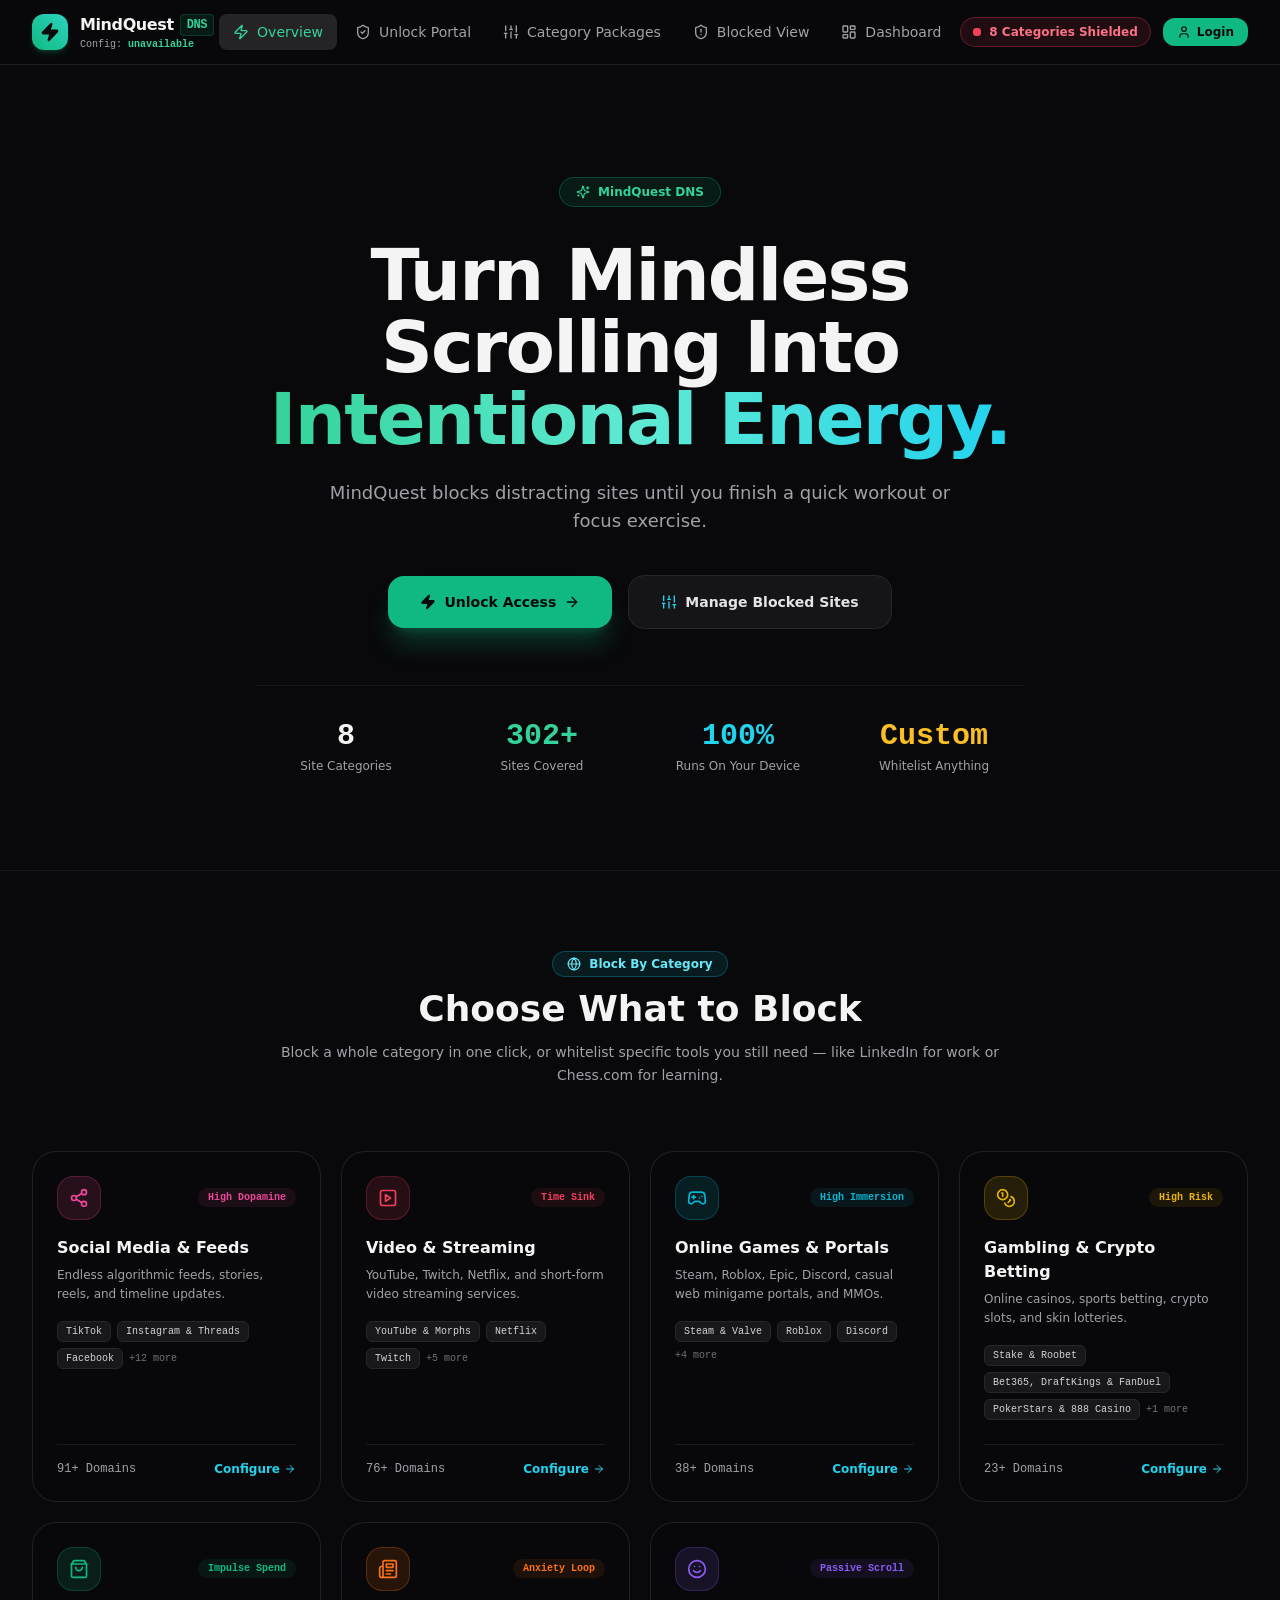
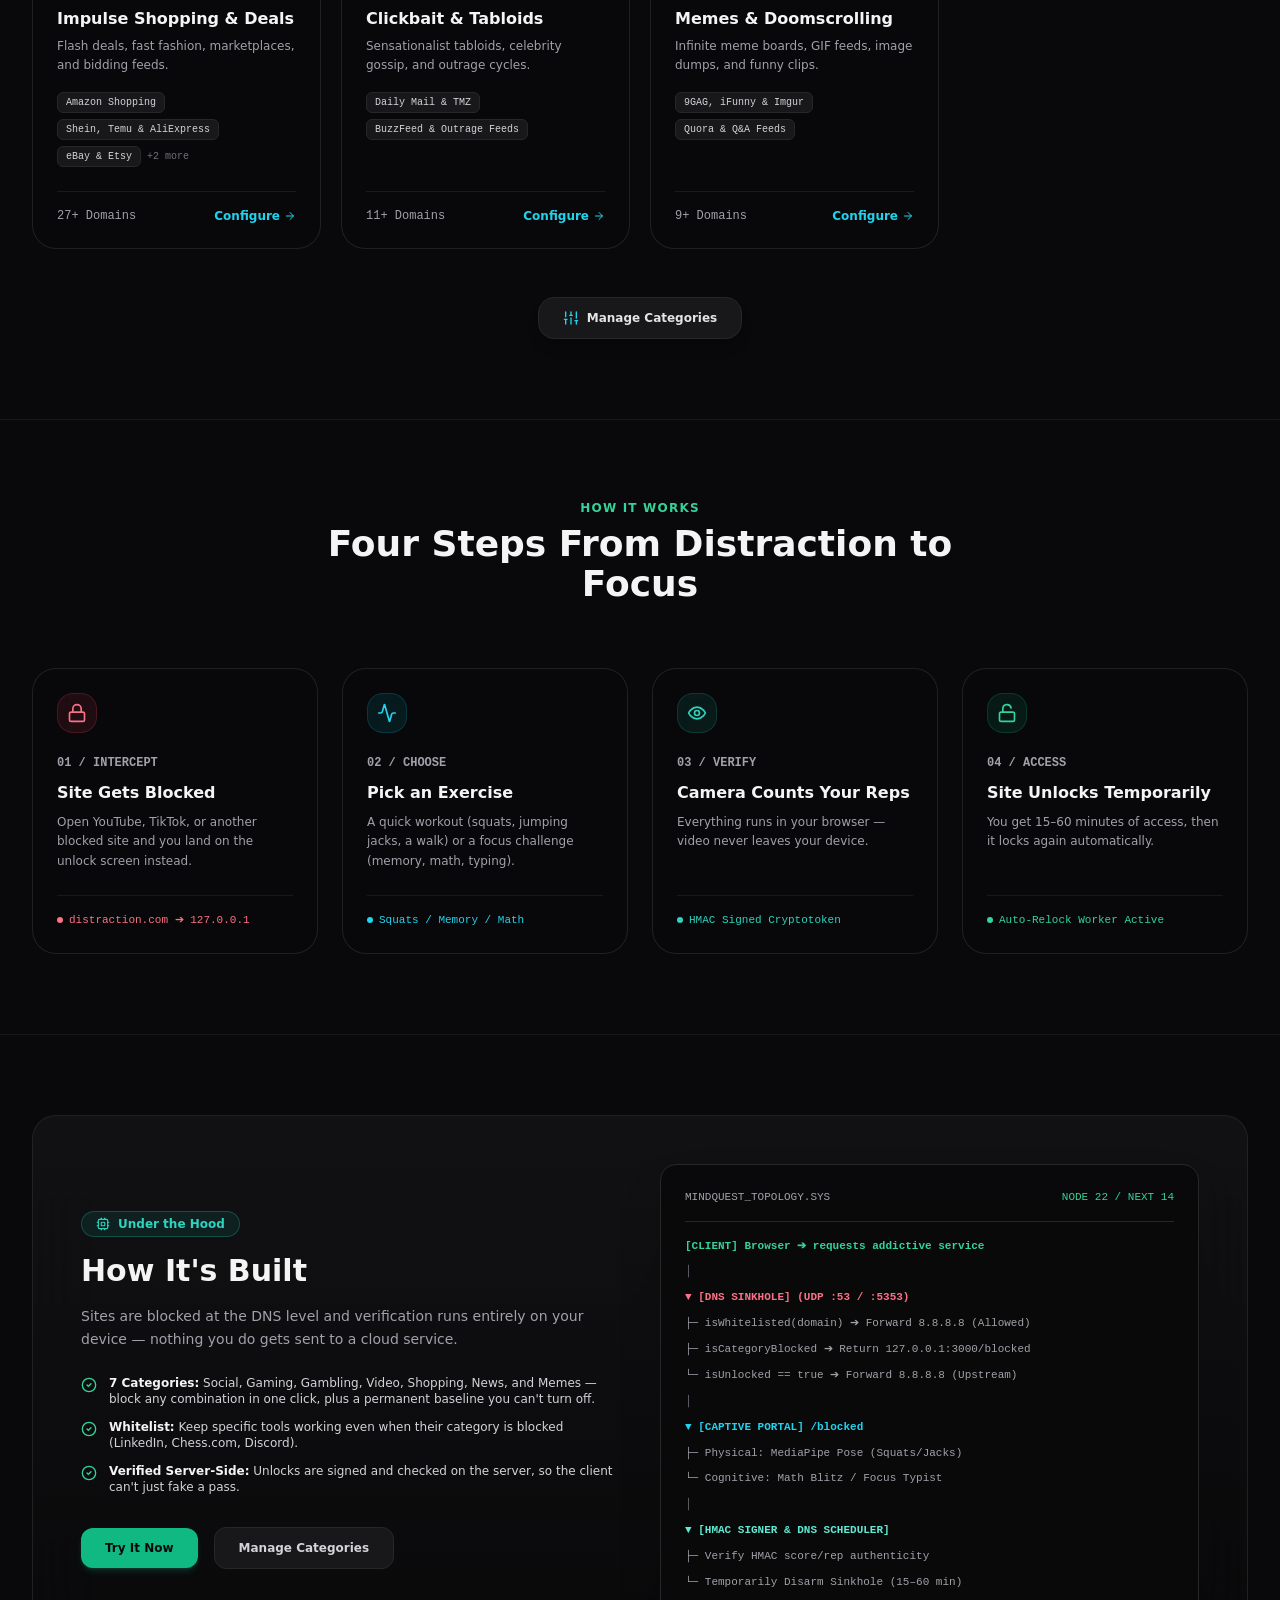
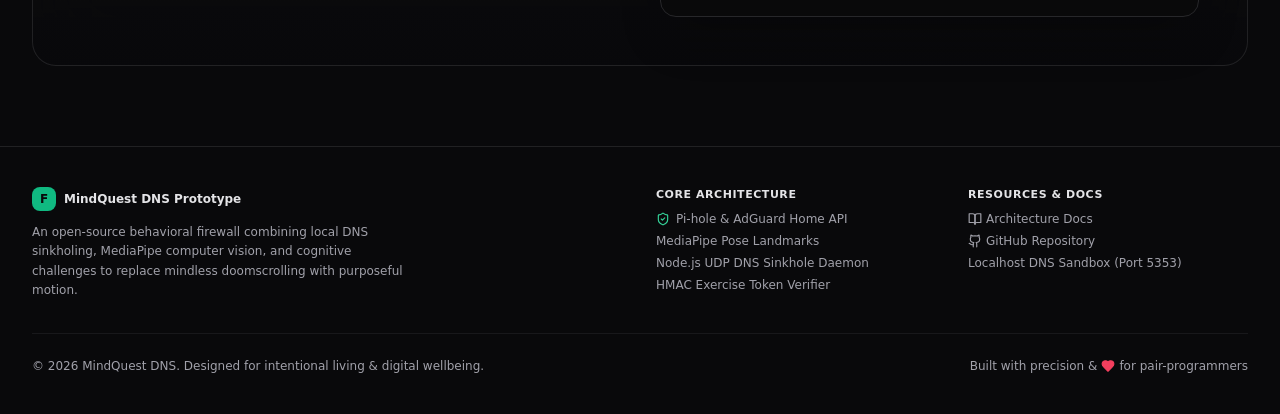
==== index.html @ 4e545f95 "deploy: MindQuest static build 2026-09-01 19:16:57" ====
<!DOCTYPE html><html lang="en" class="dark scroll-smooth"><head><meta charSet="utf-8"/><meta name="viewport" content="width=device-width, initial-scale=1"/><link rel="stylesheet" href="/_next/static/css/47c12d9a41e1b372.css" data-precedence="next"/><link rel="preload" as="script" fetchPriority="low" href="/_next/static/chunks/webpack-e56f75a3149cd61b.js"/><script src="/_next/static/chunks/1dd3208c-6155b745386f0eca.js" async=""></script><script src="/_next/static/chunks/528-435fb001559acd07.js" async=""></script><script src="/_next/static/chunks/main-app-38f334839ee4ba2e.js" async=""></script><script src="/_next/static/chunks/294-2b0c8789b35fbd41.js" async=""></script><script src="/_next/static/chunks/146-bb058f2ce81885c7.js" async=""></script><script src="/_next/static/chunks/552-168cd251e0784d29.js" async=""></script><script src="/_next/static/chunks/app/page-12e5142dc9171369.js" async=""></script><script src="/_next/static/chunks/75504863-639f7f88a91be5a2.js" async=""></script><script src="/_next/static/chunks/114-dd0805846a198a66.js" async=""></script><script src="/_next/static/chunks/38-eacfa67fd9234953.js" async=""></script><script src="/_next/static/chunks/app/layout-2e1004d3fe70b2e8.js" async=""></script><title>MindQuest DNS — NextDNS-Style Exercise-Gated Distraction Control</title><meta name="description" content="Eliminate compulsive social media habits with NextDNS-style cloud app blocking and real-time exercise verification."/><meta name="keywords" content="dns filtering,nextdns,mediapipe,habit change,digital wellbeing,youtube blocker,app blocking"/><script src="/_next/static/chunks/polyfills-42372ed130431b0a.js" noModule=""></script></head><body class="min-h-screen bg-zinc-950 text-zinc-100 flex flex-col justify-between selection:bg-emerald-500/30 selection:text-emerald-300"><header class="sticky top-0 z-50 w-full border-b border-zinc-800/80 bg-zinc-950/80 backdrop-blur-xl"><div class="container mx-auto flex h-16 max-w-7xl items-center justify-between px-4 sm:px-6 lg:px-8"><a class="flex items-center gap-3 group" href="/"><div class="flex h-9 w-9 items-center justify-center rounded-xl bg-gradient-to-tr from-emerald-500 to-teal-400 text-zinc-950 shadow-md shadow-emerald-500/20 group-hover:scale-105 transition-transform"><svg xmlns="http://www.w3.org/2000/svg" width="24" height="24" viewBox="0 0 24 24" fill="none" stroke="currentColor" stroke-width="2" stroke-linecap="round" stroke-linejoin="round" class="lucide lucide-zap h-5 w-5 fill-current"><path d="M4 14a1 1 0 0 1-.78-1.63l9.9-10.2a.5.5 0 0 1 .86.46l-1.92 6.02A1 1 0 0 0 13 10h7a1 1 0 0 1 .78 1.63l-9.9 10.2a.5.5 0 0 1-.86-.46l1.92-6.02A1 1 0 0 0 11 14z"></path></svg></div><div class="flex flex-col"><span class="text-base font-bold tracking-tight text-zinc-100 flex items-center gap-1.5">MindQuest <span class="text-xs px-1.5 py-0.5 rounded bg-emerald-500/10 text-emerald-400 border border-emerald-500/20 font-mono">DNS</span></span><span class="text-[10px] text-zinc-400 font-mono">Config: <strong class="text-emerald-400 font-bold">unavailable</strong></span></div></a><nav class="hidden md:flex items-center gap-1"><a class="flex items-center gap-2 rounded-lg px-3.5 py-2 text-sm font-medium transition-colors bg-zinc-800/90 text-emerald-400 shadow-sm" href="/"><svg xmlns="http://www.w3.org/2000/svg" width="24" height="24" viewBox="0 0 24 24" fill="none" stroke="currentColor" stroke-width="2" stroke-linecap="round" stroke-linejoin="round" class="lucide lucide-zap h-4 w-4"><path d="M4 14a1 1 0 0 1-.78-1.63l9.9-10.2a.5.5 0 0 1 .86.46l-1.92 6.02A1 1 0 0 0 13 10h7a1 1 0 0 1 .78 1.63l-9.9 10.2a.5.5 0 0 1-.86-.46l1.92-6.02A1 1 0 0 0 11 14z"></path></svg>Overview</a><a class="flex items-center gap-2 rounded-lg px-3.5 py-2 text-sm font-medium transition-colors text-zinc-400 hover:bg-zinc-900 hover:text-zinc-100" href="/unlock/"><svg xmlns="http://www.w3.org/2000/svg" width="24" height="24" viewBox="0 0 24 24" fill="none" stroke="currentColor" stroke-width="2" stroke-linecap="round" stroke-linejoin="round" class="lucide lucide-shield-check h-4 w-4"><path d="M20 13c0 5-3.5 7.5-7.66 8.95a1 1 0 0 1-.67-.01C7.5 20.5 4 18 4 13V6a1 1 0 0 1 1-1c2 0 4.5-1.2 6.24-2.72a1.17 1.17 0 0 1 1.52 0C14.51 3.81 17 5 19 5a1 1 0 0 1 1 1z"></path><path d="m9 12 2 2 4-4"></path></svg>Unlock Portal</a><a class="flex items-center gap-2 rounded-lg px-3.5 py-2 text-sm font-medium transition-colors text-zinc-400 hover:bg-zinc-900 hover:text-zinc-100" href="/settings/"><svg xmlns="http://www.w3.org/2000/svg" width="24" height="24" viewBox="0 0 24 24" fill="none" stroke="currentColor" stroke-width="2" stroke-linecap="round" stroke-linejoin="round" class="lucide lucide-sliders-vertical h-4 w-4"><line x1="4" x2="4" y1="21" y2="14"></line><line x1="4" x2="4" y1="10" y2="3"></line><line x1="12" x2="12" y1="21" y2="12"></line><line x1="12" x2="12" y1="8" y2="3"></line><line x1="20" x2="20" y1="21" y2="16"></line><line x1="20" x2="20" y1="12" y2="3"></line><line x1="2" x2="6" y1="14" y2="14"></line><line x1="10" x2="14" y1="8" y2="8"></line><line x1="18" x2="22" y1="16" y2="16"></line></svg>Category Packages</a><a class="flex items-center gap-2 rounded-lg px-3.5 py-2 text-sm font-medium transition-colors text-zinc-400 hover:bg-zinc-900 hover:text-zinc-100" href="/blocked/"><svg xmlns="http://www.w3.org/2000/svg" width="24" height="24" viewBox="0 0 24 24" fill="none" stroke="currentColor" stroke-width="2" stroke-linecap="round" stroke-linejoin="round" class="lucide lucide-shield-alert h-4 w-4"><path d="M20 13c0 5-3.5 7.5-7.66 8.95a1 1 0 0 1-.67-.01C7.5 20.5 4 18 4 13V6a1 1 0 0 1 1-1c2 0 4.5-1.2 6.24-2.72a1.17 1.17 0 0 1 1.52 0C14.51 3.81 17 5 19 5a1 1 0 0 1 1 1z"></path><path d="M12 8v4"></path><path d="M12 16h.01"></path></svg>Blocked View</a><a class="flex items-center gap-2 rounded-lg px-3.5 py-2 text-sm font-medium transition-colors text-zinc-400 hover:bg-zinc-900 hover:text-zinc-100" href="/dashboard/"><svg xmlns="http://www.w3.org/2000/svg" width="24" height="24" viewBox="0 0 24 24" fill="none" stroke="currentColor" stroke-width="2" stroke-linecap="round" stroke-linejoin="round" class="lucide lucide-layout-dashboard h-4 w-4"><rect width="7" height="9" x="3" y="3" rx="1"></rect><rect width="7" height="5" x="14" y="3" rx="1"></rect><rect width="7" height="9" x="14" y="12" rx="1"></rect><rect width="7" height="5" x="3" y="16" rx="1"></rect></svg>Dashboard</a></nav><div class="flex items-center gap-3"><div class="flex items-center gap-2 rounded-full border border-rose-500/30 bg-rose-500/10 px-3 py-1.5 text-xs font-semibold text-rose-400 shadow-sm"><span class="relative flex h-2 w-2"><span class="animate-ping absolute inline-flex h-full w-full rounded-full bg-rose-400 opacity-75"></span><span class="relative inline-flex rounded-full h-2 w-2 bg-rose-500"></span></span><span class="hidden sm:inline">8 Categories Shielded</span></div><div class="relative"><a class="flex items-center gap-1.5 rounded-xl bg-emerald-500 text-zinc-950 px-3.5 py-1.5 text-xs font-bold hover:bg-emerald-400 transition-colors" href="/login/"><svg xmlns="http://www.w3.org/2000/svg" width="24" height="24" viewBox="0 0 24 24" fill="none" stroke="currentColor" stroke-width="2" stroke-linecap="round" stroke-linejoin="round" class="lucide lucide-user h-3.5 w-3.5"><path d="M19 21v-2a4 4 0 0 0-4-4H9a4 4 0 0 0-4 4v2"></path><circle cx="12" cy="7" r="4"></circle></svg><span>Login</span></a></div></div></div></header><main class="flex-1"><div class="relative overflow-hidden bg-zinc-950"><div class="pointer-events-none absolute -top-40 left-1/2 -z-10 h-[600px] w-[900px] -translate-x-1/2 rounded-full bg-gradient-to-tr from-emerald-500/15 via-teal-500/10 to-transparent blur-[140px]"></div><div class="pointer-events-none absolute top-[600px] right-0 -z-10 h-[500px] w-[500px] rounded-full bg-cyan-500/10 blur-[130px]"></div><section class="relative px-4 pt-20 pb-16 sm:px-6 sm:pt-28 sm:pb-24 lg:px-8 max-w-7xl mx-auto"><div class="text-center max-w-3xl mx-auto"><div class="inline-flex items-center gap-2 rounded-full border border-emerald-500/30 bg-emerald-500/10 px-4 py-1.5 text-xs font-semibold text-emerald-400 backdrop-blur-md mb-8"><svg xmlns="http://www.w3.org/2000/svg" width="24" height="24" viewBox="0 0 24 24" fill="none" stroke="currentColor" stroke-width="2" stroke-linecap="round" stroke-linejoin="round" class="lucide lucide-sparkles h-3.5 w-3.5"><path d="M9.937 15.5A2 2 0 0 0 8.5 14.063l-6.135-1.582a.5.5 0 0 1 0-.962L8.5 9.936A2 2 0 0 0 9.937 8.5l1.582-6.135a.5.5 0 0 1 .963 0L14.063 8.5A2 2 0 0 0 15.5 9.937l6.135 1.581a.5.5 0 0 1 0 .964L15.5 14.063a2 2 0 0 0-1.437 1.437l-1.582 6.135a.5.5 0 0 1-.963 0z"></path><path d="M20 3v4"></path><path d="M22 5h-4"></path><path d="M4 17v2"></path><path d="M5 18H3"></path></svg><span>MindQuest DNS</span></div><h1 class="text-4xl sm:text-6xl lg:text-7xl font-extrabold tracking-tight text-zinc-100 leading-[1.1]">Turn Mindless Scrolling Into<!-- --> <span class="bg-gradient-to-r from-emerald-400 via-teal-300 to-cyan-400 bg-clip-text text-transparent">Intentional Energy.</span></h1><p class="mt-6 text-base sm:text-lg text-zinc-400 leading-relaxed max-w-2xl mx-auto">MindQuest blocks distracting sites until you finish a quick workout or focus exercise.</p><div class="mt-10 flex flex-col sm:flex-row items-center justify-center gap-4"><a class="w-full sm:w-auto inline-flex items-center justify-center gap-2 rounded-2xl bg-emerald-500 px-8 py-4 text-sm font-bold text-zinc-950 shadow-xl shadow-emerald-500/25 hover:bg-emerald-400 hover:scale-[1.02] active:scale-[0.98] transition-all" href="/unlock/"><svg xmlns="http://www.w3.org/2000/svg" width="24" height="24" viewBox="0 0 24 24" fill="none" stroke="currentColor" stroke-width="2" stroke-linecap="round" stroke-linejoin="round" class="lucide lucide-zap h-4 w-4 fill-current"><path d="M4 14a1 1 0 0 1-.78-1.63l9.9-10.2a.5.5 0 0 1 .86.46l-1.92 6.02A1 1 0 0 0 13 10h7a1 1 0 0 1 .78 1.63l-9.9 10.2a.5.5 0 0 1-.86-.46l1.92-6.02A1 1 0 0 0 11 14z"></path></svg><span>Unlock Access</span><svg xmlns="http://www.w3.org/2000/svg" width="24" height="24" viewBox="0 0 24 24" fill="none" stroke="currentColor" stroke-width="2" stroke-linecap="round" stroke-linejoin="round" class="lucide lucide-arrow-right h-4 w-4"><path d="M5 12h14"></path><path d="m12 5 7 7-7 7"></path></svg></a><a class="w-full sm:w-auto inline-flex items-center justify-center gap-2 rounded-2xl border border-zinc-800 bg-zinc-900/80 px-8 py-4 text-sm font-semibold text-zinc-200 hover:bg-zinc-800 hover:border-zinc-700 transition-all" href="/settings/"><svg xmlns="http://www.w3.org/2000/svg" width="24" height="24" viewBox="0 0 24 24" fill="none" stroke="currentColor" stroke-width="2" stroke-linecap="round" stroke-linejoin="round" class="lucide lucide-sliders-vertical h-4 w-4 text-cyan-400"><line x1="4" x2="4" y1="21" y2="14"></line><line x1="4" x2="4" y1="10" y2="3"></line><line x1="12" x2="12" y1="21" y2="12"></line><line x1="12" x2="12" y1="8" y2="3"></line><line x1="20" x2="20" y1="21" y2="16"></line><line x1="20" x2="20" y1="12" y2="3"></line><line x1="2" x2="6" y1="14" y2="14"></line><line x1="10" x2="14" y1="8" y2="8"></line><line x1="18" x2="22" y1="16" y2="16"></line></svg><span>Manage Blocked Sites</span></a></div><div class="mt-14 pt-8 border-t border-zinc-900 grid grid-cols-2 sm:grid-cols-4 gap-4 text-center"><div><p class="text-2xl sm:text-3xl font-black text-zinc-100 font-mono">8</p><p class="text-xs text-zinc-400 mt-1">Site Categories</p></div><div><p class="text-2xl sm:text-3xl font-black text-emerald-400 font-mono">302<!-- -->+</p><p class="text-xs text-zinc-400 mt-1">Sites Covered</p></div><div><p class="text-2xl sm:text-3xl font-black text-cyan-400 font-mono">100%</p><p class="text-xs text-zinc-400 mt-1">Runs On Your Device</p></div><div><p class="text-2xl sm:text-3xl font-black text-amber-400 font-mono">Custom</p><p class="text-xs text-zinc-400 mt-1">Whitelist Anything</p></div></div></div></section><section class="py-20 px-4 sm:px-6 lg:px-8 max-w-7xl mx-auto border-t border-zinc-900"><div class="text-center max-w-3xl mx-auto mb-16"><div class="inline-flex items-center gap-2 rounded-full border border-cyan-500/30 bg-cyan-500/10 px-3.5 py-1 text-xs font-semibold text-cyan-300 mb-3"><svg xmlns="http://www.w3.org/2000/svg" width="24" height="24" viewBox="0 0 24 24" fill="none" stroke="currentColor" stroke-width="2" stroke-linecap="round" stroke-linejoin="round" class="lucide lucide-globe h-3.5 w-3.5"><circle cx="12" cy="12" r="10"></circle><path d="M12 2a14.5 14.5 0 0 0 0 20 14.5 14.5 0 0 0 0-20"></path><path d="M2 12h20"></path></svg><span>Block By Category</span></div><h2 class="text-3xl sm:text-4xl font-extrabold text-zinc-100">Choose What to Block</h2><p class="mt-3 text-sm text-zinc-400 leading-relaxed">Block a whole category in one click, or whitelist specific tools you still need — like LinkedIn for work or Chess.com for learning.</p></div><div class="grid grid-cols-1 sm:grid-cols-2 lg:grid-cols-4 gap-5"><div class="rounded-3xl border border-zinc-800/80 bg-zinc-950/70 backdrop-blur-xl p-6 flex flex-col justify-between hover:border-zinc-700 transition-all group"><div><div class="flex items-center justify-between mb-4"><div class="flex h-11 w-11 items-center justify-center rounded-2xl border transition-transform group-hover:scale-105" style="background-color:#ec489920;color:#ec4899;border-color:#ec489940"><svg xmlns="http://www.w3.org/2000/svg" width="24" height="24" viewBox="0 0 24 24" fill="none" stroke="currentColor" stroke-width="2" stroke-linecap="round" stroke-linejoin="round" class="lucide lucide-share2 h-5 w-5"><circle cx="18" cy="5" r="3"></circle><circle cx="6" cy="12" r="3"></circle><circle cx="18" cy="19" r="3"></circle><line x1="8.59" x2="15.42" y1="13.51" y2="17.49"></line><line x1="15.41" x2="8.59" y1="6.51" y2="10.49"></line></svg></div><span class="text-[10px] px-2.5 py-0.5 rounded-full font-mono font-bold" style="background-color:#ec489915;color:#ec4899">High Dopamine</span></div><h3 class="font-bold text-base text-zinc-100">Social Media &amp; Feeds</h3><p class="text-xs text-zinc-400 mt-1.5 leading-relaxed line-clamp-2">Endless algorithmic feeds, stories, reels, and timeline updates.</p><div class="mt-4 flex flex-wrap gap-1.5"><span class="text-[10px] font-mono px-2 py-0.5 rounded-md bg-zinc-900 text-zinc-300 border border-zinc-800">TikTok</span><span class="text-[10px] font-mono px-2 py-0.5 rounded-md bg-zinc-900 text-zinc-300 border border-zinc-800">Instagram &amp; Threads</span><span class="text-[10px] font-mono px-2 py-0.5 rounded-md bg-zinc-900 text-zinc-300 border border-zinc-800">Facebook</span><span class="text-[10px] font-mono text-zinc-500 self-center">+<!-- -->12<!-- --> more</span></div></div><div class="mt-6 pt-4 border-t border-zinc-800/60 flex items-center justify-between text-xs text-zinc-400 font-mono"><span>91<!-- -->+ Domains</span><a class="text-cyan-400 hover:text-cyan-300 font-bold flex items-center gap-1 font-sans" href="/settings/"><span>Configure</span><svg xmlns="http://www.w3.org/2000/svg" width="24" height="24" viewBox="0 0 24 24" fill="none" stroke="currentColor" stroke-width="2" stroke-linecap="round" stroke-linejoin="round" class="lucide lucide-arrow-right h-3 w-3"><path d="M5 12h14"></path><path d="m12 5 7 7-7 7"></path></svg></a></div></div><div class="rounded-3xl border border-zinc-800/80 bg-zinc-950/70 backdrop-blur-xl p-6 flex flex-col justify-between hover:border-zinc-700 transition-all group"><div><div class="flex items-center justify-between mb-4"><div class="flex h-11 w-11 items-center justify-center rounded-2xl border transition-transform group-hover:scale-105" style="background-color:#f43f5e20;color:#f43f5e;border-color:#f43f5e40"><svg xmlns="http://www.w3.org/2000/svg" width="24" height="24" viewBox="0 0 24 24" fill="none" stroke="currentColor" stroke-width="2" stroke-linecap="round" stroke-linejoin="round" class="lucide lucide-square-play h-5 w-5"><rect width="18" height="18" x="3" y="3" rx="2"></rect><path d="m9 8 6 4-6 4Z"></path></svg></div><span class="text-[10px] px-2.5 py-0.5 rounded-full font-mono font-bold" style="background-color:#f43f5e15;color:#f43f5e">Time Sink</span></div><h3 class="font-bold text-base text-zinc-100">Video &amp; Streaming</h3><p class="text-xs text-zinc-400 mt-1.5 leading-relaxed line-clamp-2">YouTube, Twitch, Netflix, and short-form video streaming services.</p><div class="mt-4 flex flex-wrap gap-1.5"><span class="text-[10px] font-mono px-2 py-0.5 rounded-md bg-zinc-900 text-zinc-300 border border-zinc-800">YouTube &amp; Morphs</span><span class="text-[10px] font-mono px-2 py-0.5 rounded-md bg-zinc-900 text-zinc-300 border border-zinc-800">Netflix</span><span class="text-[10px] font-mono px-2 py-0.5 rounded-md bg-zinc-900 text-zinc-300 border border-zinc-800">Twitch</span><span class="text-[10px] font-mono text-zinc-500 self-center">+<!-- -->5<!-- --> more</span></div></div><div class="mt-6 pt-4 border-t border-zinc-800/60 flex items-center justify-between text-xs text-zinc-400 font-mono"><span>76<!-- -->+ Domains</span><a class="text-cyan-400 hover:text-cyan-300 font-bold flex items-center gap-1 font-sans" href="/settings/"><span>Configure</span><svg xmlns="http://www.w3.org/2000/svg" width="24" height="24" viewBox="0 0 24 24" fill="none" stroke="currentColor" stroke-width="2" stroke-linecap="round" stroke-linejoin="round" class="lucide lucide-arrow-right h-3 w-3"><path d="M5 12h14"></path><path d="m12 5 7 7-7 7"></path></svg></a></div></div><div class="rounded-3xl border border-zinc-800/80 bg-zinc-950/70 backdrop-blur-xl p-6 flex flex-col justify-between hover:border-zinc-700 transition-all group"><div><div class="flex items-center justify-between mb-4"><div class="flex h-11 w-11 items-center justify-center rounded-2xl border transition-transform group-hover:scale-105" style="background-color:#06b6d420;color:#06b6d4;border-color:#06b6d440"><svg xmlns="http://www.w3.org/2000/svg" width="24" height="24" viewBox="0 0 24 24" fill="none" stroke="currentColor" stroke-width="2" stroke-linecap="round" stroke-linejoin="round" class="lucide lucide-gamepad2 h-5 w-5"><line x1="6" x2="10" y1="11" y2="11"></line><line x1="8" x2="8" y1="9" y2="13"></line><line x1="15" x2="15.01" y1="12" y2="12"></line><line x1="18" x2="18.01" y1="10" y2="10"></line><path d="M17.32 5H6.68a4 4 0 0 0-3.978 3.59c-.006.052-.01.101-.017.152C2.604 9.416 2 14.456 2 16a3 3 0 0 0 3 3c1 0 1.5-.5 2-1l1.414-1.414A2 2 0 0 1 9.828 16h4.344a2 2 0 0 1 1.414.586L17 18c.5.5 1 1 2 1a3 3 0 0 0 3-3c0-1.545-.604-6.584-.685-7.258-.007-.05-.011-.1-.017-.151A4 4 0 0 0 17.32 5z"></path></svg></div><span class="text-[10px] px-2.5 py-0.5 rounded-full font-mono font-bold" style="background-color:#06b6d415;color:#06b6d4">High Immersion</span></div><h3 class="font-bold text-base text-zinc-100">Online Games &amp; Portals</h3><p class="text-xs text-zinc-400 mt-1.5 leading-relaxed line-clamp-2">Steam, Roblox, Epic, Discord, casual web minigame portals, and MMOs.</p><div class="mt-4 flex flex-wrap gap-1.5"><span class="text-[10px] font-mono px-2 py-0.5 rounded-md bg-zinc-900 text-zinc-300 border border-zinc-800">Steam &amp; Valve</span><span class="text-[10px] font-mono px-2 py-0.5 rounded-md bg-zinc-900 text-zinc-300 border border-zinc-800">Roblox</span><span class="text-[10px] font-mono px-2 py-0.5 rounded-md bg-zinc-900 text-zinc-300 border border-zinc-800">Discord</span><span class="text-[10px] font-mono text-zinc-500 self-center">+<!-- -->4<!-- --> more</span></div></div><div class="mt-6 pt-4 border-t border-zinc-800/60 flex items-center justify-between text-xs text-zinc-400 font-mono"><span>38<!-- -->+ Domains</span><a class="text-cyan-400 hover:text-cyan-300 font-bold flex items-center gap-1 font-sans" href="/settings/"><span>Configure</span><svg xmlns="http://www.w3.org/2000/svg" width="24" height="24" viewBox="0 0 24 24" fill="none" stroke="currentColor" stroke-width="2" stroke-linecap="round" stroke-linejoin="round" class="lucide lucide-arrow-right h-3 w-3"><path d="M5 12h14"></path><path d="m12 5 7 7-7 7"></path></svg></a></div></div><div class="rounded-3xl border border-zinc-800/80 bg-zinc-950/70 backdrop-blur-xl p-6 flex flex-col justify-between hover:border-zinc-700 transition-all group"><div><div class="flex items-center justify-between mb-4"><div class="flex h-11 w-11 items-center justify-center rounded-2xl border transition-transform group-hover:scale-105" style="background-color:#eab30820;color:#eab308;border-color:#eab30840"><svg xmlns="http://www.w3.org/2000/svg" width="24" height="24" viewBox="0 0 24 24" fill="none" stroke="currentColor" stroke-width="2" stroke-linecap="round" stroke-linejoin="round" class="lucide lucide-coins h-5 w-5"><circle cx="8" cy="8" r="6"></circle><path d="M18.09 10.37A6 6 0 1 1 10.34 18"></path><path d="M7 6h1v4"></path><path d="m16.71 13.88.7.71-2.82 2.82"></path></svg></div><span class="text-[10px] px-2.5 py-0.5 rounded-full font-mono font-bold" style="background-color:#eab30815;color:#eab308">High Risk</span></div><h3 class="font-bold text-base text-zinc-100">Gambling &amp; Crypto Betting</h3><p class="text-xs text-zinc-400 mt-1.5 leading-relaxed line-clamp-2">Online casinos, sports betting, crypto slots, and skin lotteries.</p><div class="mt-4 flex flex-wrap gap-1.5"><span class="text-[10px] font-mono px-2 py-0.5 rounded-md bg-zinc-900 text-zinc-300 border border-zinc-800">Stake &amp; Roobet</span><span class="text-[10px] font-mono px-2 py-0.5 rounded-md bg-zinc-900 text-zinc-300 border border-zinc-800">Bet365, DraftKings &amp; FanDuel</span><span class="text-[10px] font-mono px-2 py-0.5 rounded-md bg-zinc-900 text-zinc-300 border border-zinc-800">PokerStars &amp; 888 Casino</span><span class="text-[10px] font-mono text-zinc-500 self-center">+<!-- -->1<!-- --> more</span></div></div><div class="mt-6 pt-4 border-t border-zinc-800/60 flex items-center justify-between text-xs text-zinc-400 font-mono"><span>23<!-- -->+ Domains</span><a class="text-cyan-400 hover:text-cyan-300 font-bold flex items-center gap-1 font-sans" href="/settings/"><span>Configure</span><svg xmlns="http://www.w3.org/2000/svg" width="24" height="24" viewBox="0 0 24 24" fill="none" stroke="currentColor" stroke-width="2" stroke-linecap="round" stroke-linejoin="round" class="lucide lucide-arrow-right h-3 w-3"><path d="M5 12h14"></path><path d="m12 5 7 7-7 7"></path></svg></a></div></div><div class="rounded-3xl border border-zinc-800/80 bg-zinc-950/70 backdrop-blur-xl p-6 flex flex-col justify-between hover:border-zinc-700 transition-all group"><div><div class="flex items-center justify-between mb-4"><div class="flex h-11 w-11 items-center justify-center rounded-2xl border transition-transform group-hover:scale-105" style="background-color:#10b98120;color:#10b981;border-color:#10b98140"><svg xmlns="http://www.w3.org/2000/svg" width="24" height="24" viewBox="0 0 24 24" fill="none" stroke="currentColor" stroke-width="2" stroke-linecap="round" stroke-linejoin="round" class="lucide lucide-shopping-bag h-5 w-5"><path d="M6 2 3 6v14a2 2 0 0 0 2 2h14a2 2 0 0 0 2-2V6l-3-4Z"></path><path d="M3 6h18"></path><path d="M16 10a4 4 0 0 1-8 0"></path></svg></div><span class="text-[10px] px-2.5 py-0.5 rounded-full font-mono font-bold" style="background-color:#10b98115;color:#10b981">Impulse Spend</span></div><h3 class="font-bold text-base text-zinc-100">Impulse Shopping &amp; Deals</h3><p class="text-xs text-zinc-400 mt-1.5 leading-relaxed line-clamp-2">Flash deals, fast fashion, marketplaces, and bidding feeds.</p><div class="mt-4 flex flex-wrap gap-1.5"><span class="text-[10px] font-mono px-2 py-0.5 rounded-md bg-zinc-900 text-zinc-300 border border-zinc-800">Amazon Shopping</span><span class="text-[10px] font-mono px-2 py-0.5 rounded-md bg-zinc-900 text-zinc-300 border border-zinc-800">Shein, Temu &amp; AliExpress</span><span class="text-[10px] font-mono px-2 py-0.5 rounded-md bg-zinc-900 text-zinc-300 border border-zinc-800">eBay &amp; Etsy</span><span class="text-[10px] font-mono text-zinc-500 self-center">+<!-- -->2<!-- --> more</span></div></div><div class="mt-6 pt-4 border-t border-zinc-800/60 flex items-center justify-between text-xs text-zinc-400 font-mono"><span>27<!-- -->+ Domains</span><a class="text-cyan-400 hover:text-cyan-300 font-bold flex items-center gap-1 font-sans" href="/settings/"><span>Configure</span><svg xmlns="http://www.w3.org/2000/svg" width="24" height="24" viewBox="0 0 24 24" fill="none" stroke="currentColor" stroke-width="2" stroke-linecap="round" stroke-linejoin="round" class="lucide lucide-arrow-right h-3 w-3"><path d="M5 12h14"></path><path d="m12 5 7 7-7 7"></path></svg></a></div></div><div class="rounded-3xl border border-zinc-800/80 bg-zinc-950/70 backdrop-blur-xl p-6 flex flex-col justify-between hover:border-zinc-700 transition-all group"><div><div class="flex items-center justify-between mb-4"><div class="flex h-11 w-11 items-center justify-center rounded-2xl border transition-transform group-hover:scale-105" style="background-color:#f9731620;color:#f97316;border-color:#f9731640"><svg xmlns="http://www.w3.org/2000/svg" width="24" height="24" viewBox="0 0 24 24" fill="none" stroke="currentColor" stroke-width="2" stroke-linecap="round" stroke-linejoin="round" class="lucide lucide-newspaper h-5 w-5"><path d="M4 22h16a2 2 0 0 0 2-2V4a2 2 0 0 0-2-2H8a2 2 0 0 0-2 2v16a2 2 0 0 1-2 2Zm0 0a2 2 0 0 1-2-2v-9c0-1.1.9-2 2-2h2"></path><path d="M18 14h-8"></path><path d="M15 18h-5"></path><path d="M10 6h8v4h-8V6Z"></path></svg></div><span class="text-[10px] px-2.5 py-0.5 rounded-full font-mono font-bold" style="background-color:#f9731615;color:#f97316">Anxiety Loop</span></div><h3 class="font-bold text-base text-zinc-100">Clickbait &amp; Tabloids</h3><p class="text-xs text-zinc-400 mt-1.5 leading-relaxed line-clamp-2">Sensationalist tabloids, celebrity gossip, and outrage cycles.</p><div class="mt-4 flex flex-wrap gap-1.5"><span class="text-[10px] font-mono px-2 py-0.5 rounded-md bg-zinc-900 text-zinc-300 border border-zinc-800">Daily Mail &amp; TMZ</span><span class="text-[10px] font-mono px-2 py-0.5 rounded-md bg-zinc-900 text-zinc-300 border border-zinc-800">BuzzFeed &amp; Outrage Feeds</span></div></div><div class="mt-6 pt-4 border-t border-zinc-800/60 flex items-center justify-between text-xs text-zinc-400 font-mono"><span>11<!-- -->+ Domains</span><a class="text-cyan-400 hover:text-cyan-300 font-bold flex items-center gap-1 font-sans" href="/settings/"><span>Configure</span><svg xmlns="http://www.w3.org/2000/svg" width="24" height="24" viewBox="0 0 24 24" fill="none" stroke="currentColor" stroke-width="2" stroke-linecap="round" stroke-linejoin="round" class="lucide lucide-arrow-right h-3 w-3"><path d="M5 12h14"></path><path d="m12 5 7 7-7 7"></path></svg></a></div></div><div class="rounded-3xl border border-zinc-800/80 bg-zinc-950/70 backdrop-blur-xl p-6 flex flex-col justify-between hover:border-zinc-700 transition-all group"><div><div class="flex items-center justify-between mb-4"><div class="flex h-11 w-11 items-center justify-center rounded-2xl border transition-transform group-hover:scale-105" style="background-color:#8b5cf620;color:#8b5cf6;border-color:#8b5cf640"><svg xmlns="http://www.w3.org/2000/svg" width="24" height="24" viewBox="0 0 24 24" fill="none" stroke="currentColor" stroke-width="2" stroke-linecap="round" stroke-linejoin="round" class="lucide lucide-smile h-5 w-5"><circle cx="12" cy="12" r="10"></circle><path d="M8 14s1.5 2 4 2 4-2 4-2"></path><line x1="9" x2="9.01" y1="9" y2="9"></line><line x1="15" x2="15.01" y1="9" y2="9"></line></svg></div><span class="text-[10px] px-2.5 py-0.5 rounded-full font-mono font-bold" style="background-color:#8b5cf615;color:#8b5cf6">Passive Scroll</span></div><h3 class="font-bold text-base text-zinc-100">Memes &amp; Doomscrolling</h3><p class="text-xs text-zinc-400 mt-1.5 leading-relaxed line-clamp-2">Infinite meme boards, GIF feeds, image dumps, and funny clips.</p><div class="mt-4 flex flex-wrap gap-1.5"><span class="text-[10px] font-mono px-2 py-0.5 rounded-md bg-zinc-900 text-zinc-300 border border-zinc-800">9GAG, iFunny &amp; Imgur</span><span class="text-[10px] font-mono px-2 py-0.5 rounded-md bg-zinc-900 text-zinc-300 border border-zinc-800">Quora &amp; Q&amp;A Feeds</span></div></div><div class="mt-6 pt-4 border-t border-zinc-800/60 flex items-center justify-between text-xs text-zinc-400 font-mono"><span>9<!-- -->+ Domains</span><a class="text-cyan-400 hover:text-cyan-300 font-bold flex items-center gap-1 font-sans" href="/settings/"><span>Configure</span><svg xmlns="http://www.w3.org/2000/svg" width="24" height="24" viewBox="0 0 24 24" fill="none" stroke="currentColor" stroke-width="2" stroke-linecap="round" stroke-linejoin="round" class="lucide lucide-arrow-right h-3 w-3"><path d="M5 12h14"></path><path d="m12 5 7 7-7 7"></path></svg></a></div></div></div><div class="mt-12 text-center"><a class="inline-flex items-center gap-2 px-6 py-3 rounded-2xl bg-zinc-900 hover:bg-zinc-800 border border-zinc-800 text-xs font-bold text-zinc-200 transition-colors shadow-lg" href="/settings/"><svg xmlns="http://www.w3.org/2000/svg" width="24" height="24" viewBox="0 0 24 24" fill="none" stroke="currentColor" stroke-width="2" stroke-linecap="round" stroke-linejoin="round" class="lucide lucide-sliders-vertical h-4 w-4 text-cyan-400"><line x1="4" x2="4" y1="21" y2="14"></line><line x1="4" x2="4" y1="10" y2="3"></line><line x1="12" x2="12" y1="21" y2="12"></line><line x1="12" x2="12" y1="8" y2="3"></line><line x1="20" x2="20" y1="21" y2="16"></line><line x1="20" x2="20" y1="12" y2="3"></line><line x1="2" x2="6" y1="14" y2="14"></line><line x1="10" x2="14" y1="8" y2="8"></line><line x1="18" x2="22" y1="16" y2="16"></line></svg><span>Manage Categories</span></a></div></section><section class="py-20 px-4 sm:px-6 lg:px-8 max-w-7xl mx-auto border-t border-zinc-900"><div class="text-center max-w-2xl mx-auto mb-16"><h2 class="text-xs font-bold uppercase tracking-widest text-emerald-400">How It Works</h2><p class="mt-2 text-3xl sm:text-4xl font-extrabold text-zinc-100">Four Steps From Distraction to Focus</p></div><div class="grid grid-cols-1 md:grid-cols-4 gap-6"><div class="rounded-3xl border border-zinc-800/80 bg-zinc-950/60 p-6 backdrop-blur-xl relative flex flex-col justify-between"><div><div class="h-10 w-10 rounded-2xl bg-rose-500/10 text-rose-400 border border-rose-500/20 flex items-center justify-center mb-4"><svg xmlns="http://www.w3.org/2000/svg" width="24" height="24" viewBox="0 0 24 24" fill="none" stroke="currentColor" stroke-width="2" stroke-linecap="round" stroke-linejoin="round" class="lucide lucide-lock h-5 w-5"><rect width="18" height="11" x="3" y="11" rx="2" ry="2"></rect><path d="M7 11V7a5 5 0 0 1 10 0v4"></path></svg></div><span class="text-xs font-mono text-zinc-400 font-semibold">01 / INTERCEPT</span><h3 class="mt-2 text-base font-bold text-zinc-100">Site Gets Blocked</h3><p class="mt-2 text-xs text-zinc-400 leading-relaxed">Open YouTube, TikTok, or another blocked site and you land on the unlock screen instead.</p></div><div class="mt-6 pt-4 border-t border-zinc-900 flex items-center gap-1.5 text-[11px] text-rose-400 font-mono"><span class="h-1.5 w-1.5 rounded-full bg-rose-400"></span><span>distraction.com ➔ 127.0.0.1</span></div></div><div class="rounded-3xl border border-zinc-800/80 bg-zinc-950/60 p-6 backdrop-blur-xl relative flex flex-col justify-between"><div><div class="h-10 w-10 rounded-2xl bg-cyan-500/10 text-cyan-400 border border-cyan-500/20 flex items-center justify-center mb-4"><svg xmlns="http://www.w3.org/2000/svg" width="24" height="24" viewBox="0 0 24 24" fill="none" stroke="currentColor" stroke-width="2" stroke-linecap="round" stroke-linejoin="round" class="lucide lucide-activity h-5 w-5"><path d="M22 12h-2.48a2 2 0 0 0-1.93 1.46l-2.35 8.36a.25.25 0 0 1-.48 0L9.24 2.18a.25.25 0 0 0-.48 0l-2.35 8.36A2 2 0 0 1 4.49 12H2"></path></svg></div><span class="text-xs font-mono text-zinc-400 font-semibold">02 / CHOOSE</span><h3 class="mt-2 text-base font-bold text-zinc-100">Pick an Exercise</h3><p class="mt-2 text-xs text-zinc-400 leading-relaxed">A quick workout (squats, jumping jacks, a walk) or a focus challenge (memory, math, typing).</p></div><div class="mt-6 pt-4 border-t border-zinc-900 flex items-center gap-1.5 text-[11px] text-cyan-400 font-mono"><span class="h-1.5 w-1.5 rounded-full bg-cyan-400"></span><span>Squats / Memory / Math</span></div></div><div class="rounded-3xl border border-zinc-800/80 bg-zinc-950/60 p-6 backdrop-blur-xl relative flex flex-col justify-between"><div><div class="h-10 w-10 rounded-2xl bg-teal-500/10 text-teal-400 border border-teal-500/20 flex items-center justify-center mb-4"><svg xmlns="http://www.w3.org/2000/svg" width="24" height="24" viewBox="0 0 24 24" fill="none" stroke="currentColor" stroke-width="2" stroke-linecap="round" stroke-linejoin="round" class="lucide lucide-eye h-5 w-5"><path d="M2 12s3-7 10-7 10 7 10 7-3 7-10 7-10-7-10-7Z"></path><circle cx="12" cy="12" r="3"></circle></svg></div><span class="text-xs font-mono text-zinc-400 font-semibold">03 / VERIFY</span><h3 class="mt-2 text-base font-bold text-zinc-100">Camera Counts Your Reps</h3><p class="mt-2 text-xs text-zinc-400 leading-relaxed">Everything runs in your browser — video never leaves your device.</p></div><div class="mt-6 pt-4 border-t border-zinc-900 flex items-center gap-1.5 text-[11px] text-teal-400 font-mono"><span class="h-1.5 w-1.5 rounded-full bg-teal-400"></span><span>HMAC Signed Cryptotoken</span></div></div><div class="rounded-3xl border border-zinc-800/80 bg-zinc-950/60 p-6 backdrop-blur-xl relative flex flex-col justify-between"><div><div class="h-10 w-10 rounded-2xl bg-emerald-500/10 text-emerald-400 border border-emerald-500/20 flex items-center justify-center mb-4"><svg xmlns="http://www.w3.org/2000/svg" width="24" height="24" viewBox="0 0 24 24" fill="none" stroke="currentColor" stroke-width="2" stroke-linecap="round" stroke-linejoin="round" class="lucide lucide-lock-open h-5 w-5"><rect width="18" height="11" x="3" y="11" rx="2" ry="2"></rect><path d="M7 11V7a5 5 0 0 1 9.9-1"></path></svg></div><span class="text-xs font-mono text-zinc-400 font-semibold">04 / ACCESS</span><h3 class="mt-2 text-base font-bold text-zinc-100">Site Unlocks Temporarily</h3><p class="mt-2 text-xs text-zinc-400 leading-relaxed">You get 15–60 minutes of access, then it locks again automatically.</p></div><div class="mt-6 pt-4 border-t border-zinc-900 flex items-center gap-1.5 text-[11px] text-emerald-400 font-mono"><span class="h-1.5 w-1.5 rounded-full bg-emerald-400"></span><span>Auto-Relock Worker Active</span></div></div></div></section><section id="architecture" class="py-20 px-4 sm:px-6 lg:px-8 max-w-7xl mx-auto border-t border-zinc-900"><div class="rounded-3xl border border-zinc-800/80 bg-gradient-to-b from-zinc-900/60 to-zinc-950/80 p-8 sm:p-12 backdrop-blur-2xl"><div class="grid grid-cols-1 lg:grid-cols-2 gap-10 items-center"><div><div class="inline-flex items-center gap-2 rounded-full border border-teal-500/30 bg-teal-500/10 px-3.5 py-1 text-xs font-semibold text-teal-400 mb-4"><svg xmlns="http://www.w3.org/2000/svg" width="24" height="24" viewBox="0 0 24 24" fill="none" stroke="currentColor" stroke-width="2" stroke-linecap="round" stroke-linejoin="round" class="lucide lucide-cpu h-3.5 w-3.5"><rect width="16" height="16" x="4" y="4" rx="2"></rect><rect width="6" height="6" x="9" y="9" rx="1"></rect><path d="M15 2v2"></path><path d="M15 20v2"></path><path d="M2 15h2"></path><path d="M2 9h2"></path><path d="M20 15h2"></path><path d="M20 9h2"></path><path d="M9 2v2"></path><path d="M9 20v2"></path></svg><span>Under the Hood</span></div><h2 class="text-2xl sm:text-3xl font-bold text-zinc-100">How It&#x27;s Built</h2><p class="mt-4 text-sm text-zinc-400 leading-relaxed">Sites are blocked at the DNS level and verification runs entirely on your device — nothing you do gets sent to a cloud service.</p><div class="mt-6 space-y-3"><div class="flex items-start gap-3"><svg xmlns="http://www.w3.org/2000/svg" width="24" height="24" viewBox="0 0 24 24" fill="none" stroke="currentColor" stroke-width="2" stroke-linecap="round" stroke-linejoin="round" class="lucide lucide-circle-check h-4 w-4 text-emerald-400 mt-0.5 shrink-0"><circle cx="12" cy="12" r="10"></circle><path d="m9 12 2 2 4-4"></path></svg><p class="text-xs text-zinc-300"><strong class="text-zinc-100">7 Categories:</strong> Social, Gaming, Gambling, Video, Shopping, News, and Memes — block any combination in one click, plus a permanent baseline you can&#x27;t turn off.</p></div><div class="flex items-start gap-3"><svg xmlns="http://www.w3.org/2000/svg" width="24" height="24" viewBox="0 0 24 24" fill="none" stroke="currentColor" stroke-width="2" stroke-linecap="round" stroke-linejoin="round" class="lucide lucide-circle-check h-4 w-4 text-emerald-400 mt-0.5 shrink-0"><circle cx="12" cy="12" r="10"></circle><path d="m9 12 2 2 4-4"></path></svg><p class="text-xs text-zinc-300"><strong class="text-zinc-100">Whitelist:</strong> Keep specific tools working even when their category is blocked (LinkedIn, Chess.com, Discord).</p></div><div class="flex items-start gap-3"><svg xmlns="http://www.w3.org/2000/svg" width="24" height="24" viewBox="0 0 24 24" fill="none" stroke="currentColor" stroke-width="2" stroke-linecap="round" stroke-linejoin="round" class="lucide lucide-circle-check h-4 w-4 text-emerald-400 mt-0.5 shrink-0"><circle cx="12" cy="12" r="10"></circle><path d="m9 12 2 2 4-4"></path></svg><p class="text-xs text-zinc-300"><strong class="text-zinc-100">Verified Server-Side:</strong> Unlocks are signed and checked on the server, so the client can&#x27;t just fake a pass.</p></div></div><div class="mt-8 flex items-center gap-4"><a class="rounded-xl bg-emerald-500 px-6 py-3 text-xs font-bold text-zinc-950 hover:bg-emerald-400 transition-all shadow-md shadow-emerald-500/20" href="/unlock/">Try It Now</a><a class="rounded-xl border border-zinc-800 bg-zinc-900 px-6 py-3 text-xs font-semibold text-zinc-300 hover:bg-zinc-800 transition-all" href="/settings/">Manage Categories</a></div></div><div class="rounded-2xl border border-zinc-800 bg-zinc-950/90 p-6 font-mono text-xs text-zinc-300 shadow-2xl"><div class="flex items-center justify-between pb-4 border-b border-zinc-800 text-[11px] text-zinc-400"><span>MINDQUEST_TOPOLOGY.SYS</span><span class="text-emerald-400">NODE 22 / NEXT 14</span></div><div class="mt-4 space-y-2 text-[11px] leading-relaxed text-zinc-400"><p class="text-emerald-400 font-bold">[CLIENT] Browser ➔ requests addictive service</p><p class="text-zinc-500"> │</p><p class="text-rose-400 font-bold"> ▼ [DNS SINKHOLE] (UDP :53 / :5353)</p><p class="text-zinc-400">   ├─ isWhitelisted(domain) ➔ Forward 8.8.8.8 (Allowed)</p><p class="text-zinc-400">   ├─ isCategoryBlocked     ➔ Return 127.0.0.1:3000/blocked</p><p class="text-zinc-400">   └─ isUnlocked == true    ➔ Forward 8.8.8.8 (Upstream)</p><p class="text-zinc-500"> │</p><p class="text-cyan-400 font-bold"> ▼ [CAPTIVE PORTAL] /blocked</p><p class="text-zinc-400">   ├─ Physical: MediaPipe Pose (Squats/Jacks)</p><p class="text-zinc-400">   └─ Cognitive: Math Blitz / Focus Typist</p><p class="text-zinc-500"> │</p><p class="text-teal-300 font-bold"> ▼ [HMAC SIGNER &amp; DNS SCHEDULER]</p><p class="text-zinc-400">   ├─ Verify HMAC score/rep authenticity</p><p class="text-zinc-400">   └─ Temporarily Disarm Sinkhole (15–60 min)</p></div></div></div></div></section></div></main><footer class="border-t border-zinc-800/80 bg-zinc-950 py-10 text-xs text-zinc-400"><div class="container mx-auto max-w-7xl px-4 sm:px-6 lg:px-8"><div class="grid grid-cols-1 md:grid-cols-4 gap-8 pb-8 border-b border-zinc-900"><div class="space-y-3 md:col-span-2"><div class="flex items-center gap-2"><div class="h-6 w-6 rounded-lg bg-emerald-500 flex items-center justify-center text-zinc-950 font-black text-xs">F</div><span class="font-semibold text-zinc-200">MindQuest DNS Prototype</span></div><p class="text-zinc-400 leading-relaxed max-w-sm">An open-source behavioral firewall combining local DNS sinkholing, MediaPipe computer vision, and cognitive challenges to replace mindless doomscrolling with purposeful motion.</p></div><div class="space-y-2"><h4 class="font-semibold text-zinc-200 uppercase tracking-wider text-[11px]">Core Architecture</h4><ul class="space-y-1.5 text-zinc-400"><li class="flex items-center gap-1.5"><svg xmlns="http://www.w3.org/2000/svg" width="24" height="24" viewBox="0 0 24 24" fill="none" stroke="currentColor" stroke-width="2" stroke-linecap="round" stroke-linejoin="round" class="lucide lucide-shield-check h-3.5 w-3.5 text-emerald-400"><path d="M20 13c0 5-3.5 7.5-7.66 8.95a1 1 0 0 1-.67-.01C7.5 20.5 4 18 4 13V6a1 1 0 0 1 1-1c2 0 4.5-1.2 6.24-2.72a1.17 1.17 0 0 1 1.52 0C14.51 3.81 17 5 19 5a1 1 0 0 1 1 1z"></path><path d="m9 12 2 2 4-4"></path></svg><span>Pi-hole &amp; AdGuard Home API</span></li><li>MediaPipe Pose Landmarks</li><li>Node.js UDP DNS Sinkhole Daemon</li><li>HMAC Exercise Token Verifier</li></ul></div><div class="space-y-2"><h4 class="font-semibold text-zinc-200 uppercase tracking-wider text-[11px]">Resources &amp; Docs</h4><ul class="space-y-1.5 text-zinc-400"><li><a href="#architecture" class="hover:text-zinc-200 transition-colors flex items-center gap-1"><svg xmlns="http://www.w3.org/2000/svg" width="24" height="24" viewBox="0 0 24 24" fill="none" stroke="currentColor" stroke-width="2" stroke-linecap="round" stroke-linejoin="round" class="lucide lucide-book-open h-3.5 w-3.5"><path d="M2 3h6a4 4 0 0 1 4 4v14a3 3 0 0 0-3-3H2z"></path><path d="M22 3h-6a4 4 0 0 0-4 4v14a3 3 0 0 1 3-3h7z"></path></svg><span>Architecture Docs</span></a></li><li><a href="https://github.com" target="_blank" rel="noreferrer" class="hover:text-zinc-200 transition-colors flex items-center gap-1"><svg xmlns="http://www.w3.org/2000/svg" width="24" height="24" viewBox="0 0 24 24" fill="none" stroke="currentColor" stroke-width="2" stroke-linecap="round" stroke-linejoin="round" class="lucide lucide-github h-3.5 w-3.5"><path d="M15 22v-4a4.8 4.8 0 0 0-1-3.5c3 0 6-2 6-5.5.08-1.25-.27-2.48-1-3.5.28-1.15.28-2.35 0-3.5 0 0-1 0-3 1.5-2.64-.5-5.36-.5-8 0C6 2 5 2 5 2c-.3 1.15-.3 2.35 0 3.5A5.403 5.403 0 0 0 4 9c0 3.5 3 5.5 6 5.5-.39.49-.68 1.05-.85 1.65-.17.6-.22 1.23-.15 1.85v4"></path><path d="M9 18c-4.51 2-5-2-7-2"></path></svg><span>GitHub Repository</span></a></li><li>Localhost DNS Sandbox (Port 5353)</li></ul></div></div><div class="pt-6 flex flex-col sm:flex-row items-center justify-between gap-4"><p>© <!-- -->2026<!-- --> MindQuest DNS. Designed for intentional living &amp; digital wellbeing.</p><div class="flex items-center gap-1 text-zinc-400"><span>Built with precision &amp;</span><svg xmlns="http://www.w3.org/2000/svg" width="24" height="24" viewBox="0 0 24 24" fill="none" stroke="currentColor" stroke-width="2" stroke-linecap="round" stroke-linejoin="round" class="lucide lucide-heart h-3.5 w-3.5 text-rose-500 fill-rose-500"><path d="M19 14c1.49-1.46 3-3.21 3-5.5A5.5 5.5 0 0 0 16.5 3c-1.76 0-3 .5-4.5 2-1.5-1.5-2.74-2-4.5-2A5.5 5.5 0 0 0 2 8.5c0 2.3 1.5 4.05 3 5.5l7 7Z"></path></svg><span>for pair-programmers</span></div></div></div></footer><script src="/_next/static/chunks/webpack-e56f75a3149cd61b.js" async=""></script><script>(self.__next_f=self.__next_f||[]).push([0]);self.__next_f.push([2,null])</script><script>self.__next_f.push([1,"1:HL[\"/_next/static/css/47c12d9a41e1b372.css\",\"style\"]\n"])</script><script>self.__next_f.push([1,"2:I[1815,[],\"\"]\n4:I[5428,[],\"ClientPageRoot\"]\n5:I[9408,[\"294\",\"static/chunks/294-2b0c8789b35fbd41.js\",\"146\",\"static/chunks/146-bb058f2ce81885c7.js\",\"552\",\"static/chunks/552-168cd251e0784d29.js\",\"931\",\"static/chunks/app/page-12e5142dc9171369.js\"],\"default\",1]\n6:I[2038,[\"93\",\"static/chunks/75504863-639f7f88a91be5a2.js\",\"114\",\"static/chunks/114-dd0805846a198a66.js\",\"294\",\"static/chunks/294-2b0c8789b35fbd41.js\",\"146\",\"static/chunks/146-bb058f2ce81885c7.js\",\"552\",\"static/chunks/552-168cd251e0784d29.js\",\"38\",\"static/chunks/38-eacfa67fd9234953.js\",\"185\",\"static/chunks/app/layout-2e1004d3fe70b2e8.js\"],\"AuthProvider\"]\n7:I[1019,[\"93\",\"static/chunks/75504863-639f7f88a91be5a2.js\",\"114\",\"static/chunks/114-dd0805846a198a66.js\",\"294\",\"static/chunks/294-2b0c8789b35fbd41.js\",\"146\",\"static/chunks/146-bb058f2ce81885c7.js\",\"552\",\"static/chunks/552-168cd251e0784d29.js\",\"38\",\"static/chunks/38-eacfa67fd9234953.js\",\"185\",\"static/chunks/app/layout-2e1004d3fe70b2e8.js\"],\"Navbar\"]\n8:I[7740,[\"93\",\"static/chunks/75504863-639f7f88a91be5a2.js\",\"114\",\"static/chunks/114-dd0805846a198a66.js\",\"294\",\"static/chunks/294-2b0c8789b35fbd41.js\",\"146\",\"static/chunks/146-bb058f2ce81885c7.js\",\"552\",\"static/chunks/552-168cd251e0784d29.js\",\"38\",\"static/chunks/38-eacfa67fd9234953.js\",\"185\",\"static/chunks/app/layout-2e1004d3fe70b2e8.js\"],\"ApiOverrideBanner\"]\n9:I[7005,[\"93\",\"static/chunks/75504863-639f7f88a91be5a2.js\",\"114\",\"static/chunks/114-dd0805846a198a66.js\",\"294\",\"static/chunks/294-2b0c8789b35fbd41.js\",\"146\",\"static/chunks/146-bb058f2ce81885c7.js\",\"552\",\"static/chunks/552-168cd251e0784d29.js\",\"38\",\"static/chunks/38-eacfa67fd9234953.js\",\"185\",\"static/chunks/app/layout-2e1004d3fe70b2e8.js\"],\"ImportBanner\"]\na:I[5092,[],\"\"]\nb:I[2023,[],\"\"]\nd:I[1584,[],\"\"]\ne:[]\n"])</script><script>self.__next_f.push([1,"0:[\"$\",\"$L2\",null,{\"buildId\":\"HluomWg8x8C5Fciwukox6\",\"assetPrefix\":\"\",\"urlParts\":[\"\",\"\"],\"initialTree\":[\"\",{\"children\":[\"__PAGE__\",{}]},\"$undefined\",\"$undefined\",true],\"initialSeedData\":[\"\",{\"children\":[\"__PAGE__\",{},[[\"$L3\",[\"$\",\"$L4\",null,{\"props\":{\"params\":{},\"searchParams\":{}},\"Component\":\"$5\"}],null],null],null]},[[[[\"$\",\"link\",\"0\",{\"rel\":\"stylesheet\",\"href\":\"/_next/static/css/47c12d9a41e1b372.css\",\"precedence\":\"next\",\"crossOrigin\":\"$undefined\"}]],[\"$\",\"html\",null,{\"lang\":\"en\",\"className\":\"dark scroll-smooth\",\"children\":[\"$\",\"body\",null,{\"className\":\"min-h-screen bg-zinc-950 text-zinc-100 flex flex-col justify-between selection:bg-emerald-500/30 selection:text-emerald-300\",\"children\":[\"$\",\"$L6\",null,{\"children\":[[\"$\",\"$L7\",null,{}],[\"$\",\"$L8\",null,{}],[\"$\",\"$L9\",null,{}],[\"$\",\"main\",null,{\"className\":\"flex-1\",\"children\":[\"$\",\"$La\",null,{\"parallelRouterKey\":\"children\",\"segmentPath\":[\"children\"],\"error\":\"$undefined\",\"errorStyles\":\"$undefined\",\"errorScripts\":\"$undefined\",\"template\":[\"$\",\"$Lb\",null,{}],\"templateStyles\":\"$undefined\",\"templateScripts\":\"$undefined\",\"notFound\":[[\"$\",\"title\",null,{\"children\":\"404: This page could not be found.\"}],[\"$\",\"div\",null,{\"style\":{\"fontFamily\":\"system-ui,\\\"Segoe UI\\\",Roboto,Helvetica,Arial,sans-serif,\\\"Apple Color Emoji\\\",\\\"Segoe UI Emoji\\\"\",\"height\":\"100vh\",\"textAlign\":\"center\",\"display\":\"flex\",\"flexDirection\":\"column\",\"alignItems\":\"center\",\"justifyContent\":\"center\"},\"children\":[\"$\",\"div\",null,{\"children\":[[\"$\",\"style\",null,{\"dangerouslySetInnerHTML\":{\"__html\":\"body{color:#000;background:#fff;margin:0}.next-error-h1{border-right:1px solid rgba(0,0,0,.3)}@media (prefers-color-scheme:dark){body{color:#fff;background:#000}.next-error-h1{border-right:1px solid rgba(255,255,255,.3)}}\"}}],[\"$\",\"h1\",null,{\"className\":\"next-error-h1\",\"style\":{\"display\":\"inline-block\",\"margin\":\"0 20px 0 0\",\"padding\":\"0 23px 0 0\",\"fontSize\":24,\"fontWeight\":500,\"verticalAlign\":\"top\",\"lineHeight\":\"49px\"},\"children\":\"404\"}],[\"$\",\"div\",null,{\"style\":{\"display\":\"inline-block\"},\"children\":[\"$\",\"h2\",null,{\"style\":{\"fontSize\":14,\"fontWeight\":400,\"lineHeight\":\"49px\",\"margin\":0},\"children\":\"This page could not be found.\"}]}]]}]}]],\"notFoundStyles\":[]}]}],[\"$\",\"footer\",null,{\"className\":\"border-t border-zinc-800/80 bg-zinc-950 py-10 text-xs text-zinc-400\",\"children\":[\"$\",\"div\",null,{\"className\":\"container mx-auto max-w-7xl px-4 sm:px-6 lg:px-8\",\"children\":[[\"$\",\"div\",null,{\"className\":\"grid grid-cols-1 md:grid-cols-4 gap-8 pb-8 border-b border-zinc-900\",\"children\":[[\"$\",\"div\",null,{\"className\":\"space-y-3 md:col-span-2\",\"children\":[[\"$\",\"div\",null,{\"className\":\"flex items-center gap-2\",\"children\":[[\"$\",\"div\",null,{\"className\":\"h-6 w-6 rounded-lg bg-emerald-500 flex items-center justify-center text-zinc-950 font-black text-xs\",\"children\":\"F\"}],[\"$\",\"span\",null,{\"className\":\"font-semibold text-zinc-200\",\"children\":\"MindQuest DNS Prototype\"}]]}],[\"$\",\"p\",null,{\"className\":\"text-zinc-400 leading-relaxed max-w-sm\",\"children\":\"An open-source behavioral firewall combining local DNS sinkholing, MediaPipe computer vision, and cognitive challenges to replace mindless doomscrolling with purposeful motion.\"}]]}],[\"$\",\"div\",null,{\"className\":\"space-y-2\",\"children\":[[\"$\",\"h4\",null,{\"className\":\"font-semibold text-zinc-200 uppercase tracking-wider text-[11px]\",\"children\":\"Core Architecture\"}],[\"$\",\"ul\",null,{\"className\":\"space-y-1.5 text-zinc-400\",\"children\":[[\"$\",\"li\",null,{\"className\":\"flex items-center gap-1.5\",\"children\":[[\"$\",\"svg\",null,{\"xmlns\":\"http://www.w3.org/2000/svg\",\"width\":24,\"height\":24,\"viewBox\":\"0 0 24 24\",\"fill\":\"none\",\"stroke\":\"currentColor\",\"strokeWidth\":2,\"strokeLinecap\":\"round\",\"strokeLinejoin\":\"round\",\"className\":\"lucide lucide-shield-check h-3.5 w-3.5 text-emerald-400\",\"children\":[[\"$\",\"path\",\"oel41y\",{\"d\":\"M20 13c0 5-3.5 7.5-7.66 8.95a1 1 0 0 1-.67-.01C7.5 20.5 4 18 4 13V6a1 1 0 0 1 1-1c2 0 4.5-1.2 6.24-2.72a1.17 1.17 0 0 1 1.52 0C14.51 3.81 17 5 19 5a1 1 0 0 1 1 1z\"}],[\"$\",\"path\",\"dzmm74\",{\"d\":\"m9 12 2 2 4-4\"}],\"$undefined\"]}],[\"$\",\"span\",null,{\"children\":\"Pi-hole \u0026 AdGuard Home API\"}]]}],[\"$\",\"li\",null,{\"children\":\"MediaPipe Pose Landmarks\"}],[\"$\",\"li\",null,{\"children\":\"Node.js UDP DNS Sinkhole Daemon\"}],[\"$\",\"li\",null,{\"children\":\"HMAC Exercise Token Verifier\"}]]}]]}],[\"$\",\"div\",null,{\"className\":\"space-y-2\",\"children\":[[\"$\",\"h4\",null,{\"className\":\"font-semibold text-zinc-200 uppercase tracking-wider text-[11px]\",\"children\":\"Resources \u0026 Docs\"}],[\"$\",\"ul\",null,{\"className\":\"space-y-1.5 text-zinc-400\",\"children\":[[\"$\",\"li\",null,{\"children\":[\"$\",\"a\",null,{\"href\":\"#architecture\",\"className\":\"hover:text-zinc-200 transition-colors flex items-center gap-1\",\"children\":[[\"$\",\"svg\",null,{\"xmlns\":\"http://www.w3.org/2000/svg\",\"width\":24,\"height\":24,\"viewBox\":\"0 0 24 24\",\"fill\":\"none\",\"stroke\":\"currentColor\",\"strokeWidth\":2,\"strokeLinecap\":\"round\",\"strokeLinejoin\":\"round\",\"className\":\"lucide lucide-book-open h-3.5 w-3.5\",\"children\":[[\"$\",\"path\",\"vv98re\",{\"d\":\"M2 3h6a4 4 0 0 1 4 4v14a3 3 0 0 0-3-3H2z\"}],[\"$\",\"path\",\"1cyq3y\",{\"d\":\"M22 3h-6a4 4 0 0 0-4 4v14a3 3 0 0 1 3-3h7z\"}],\"$undefined\"]}],[\"$\",\"span\",null,{\"children\":\"Architecture Docs\"}]]}]}],[\"$\",\"li\",null,{\"children\":[\"$\",\"a\",null,{\"href\":\"https://github.com\",\"target\":\"_blank\",\"rel\":\"noreferrer\",\"className\":\"hover:text-zinc-200 transition-colors flex items-center gap-1\",\"children\":[[\"$\",\"svg\",null,{\"xmlns\":\"http://www.w3.org/2000/svg\",\"width\":24,\"height\":24,\"viewBox\":\"0 0 24 24\",\"fill\":\"none\",\"stroke\":\"currentColor\",\"strokeWidth\":2,\"strokeLinecap\":\"round\",\"strokeLinejoin\":\"round\",\"className\":\"lucide lucide-github h-3.5 w-3.5\",\"children\":[[\"$\",\"path\",\"tonef\",{\"d\":\"M15 22v-4a4.8 4.8 0 0 0-1-3.5c3 0 6-2 6-5.5.08-1.25-.27-2.48-1-3.5.28-1.15.28-2.35 0-3.5 0 0-1 0-3 1.5-2.64-.5-5.36-.5-8 0C6 2 5 2 5 2c-.3 1.15-.3 2.35 0 3.5A5.403 5.403 0 0 0 4 9c0 3.5 3 5.5 6 5.5-.39.49-.68 1.05-.85 1.65-.17.6-.22 1.23-.15 1.85v4\"}],[\"$\",\"path\",\"9comsn\",{\"d\":\"M9 18c-4.51 2-5-2-7-2\"}],\"$undefined\"]}],[\"$\",\"span\",null,{\"children\":\"GitHub Repository\"}]]}]}],[\"$\",\"li\",null,{\"children\":\"Localhost DNS Sandbox (Port 5353)\"}]]}]]}]]}],[\"$\",\"div\",null,{\"className\":\"pt-6 flex flex-col sm:flex-row items-center justify-between gap-4\",\"children\":[[\"$\",\"p\",null,{\"children\":[\"© \",2026,\" MindQuest DNS. Designed for intentional living \u0026 digital wellbeing.\"]}],[\"$\",\"div\",null,{\"className\":\"flex items-center gap-1 text-zinc-400\",\"children\":[[\"$\",\"span\",null,{\"children\":\"Built with precision \u0026\"}],[\"$\",\"svg\",null,{\"xmlns\":\"http://www.w3.org/2000/svg\",\"width\":24,\"height\":24,\"viewBox\":\"0 0 24 24\",\"fill\":\"none\",\"stroke\":\"currentColor\",\"strokeWidth\":2,\"strokeLinecap\":\"round\",\"strokeLinejoin\":\"round\",\"className\":\"lucide lucide-heart h-3.5 w-3.5 text-rose-500 fill-rose-500\",\"children\":[[\"$\",\"path\",\"c3ymky\",{\"d\":\"M19 14c1.49-1.46 3-3.21 3-5.5A5.5 5.5 0 0 0 16.5 3c-1.76 0-3 .5-4.5 2-1.5-1.5-2.74-2-4.5-2A5.5 5.5 0 0 0 2 8.5c0 2.3 1.5 4.05 3 5.5l7 7Z\"}],\"$undefined\"]}],[\"$\",\"span\",null,{\"children\":\"for pair-programmers\"}]]}]]}]]}]}]]}]}]}]],null],null],\"couldBeIntercepted\":false,\"initialHead\":[null,\"$Lc\"],\"globalErrorComponent\":\"$d\",\"missingSlots\":\"$We\"}]\n"])</script><script>self.__next_f.push([1,"c:[[\"$\",\"meta\",\"0\",{\"name\":\"viewport\",\"content\":\"width=device-width, initial-scale=1\"}],[\"$\",\"meta\",\"1\",{\"charSet\":\"utf-8\"}],[\"$\",\"title\",\"2\",{\"children\":\"MindQuest DNS — NextDNS-Style Exercise-Gated Distraction Control\"}],[\"$\",\"meta\",\"3\",{\"name\":\"description\",\"content\":\"Eliminate compulsive social media habits with NextDNS-style cloud app blocking and real-time exercise verification.\"}],[\"$\",\"meta\",\"4\",{\"name\":\"keywords\",\"content\":\"dns filtering,nextdns,mediapipe,habit change,digital wellbeing,youtube blocker,app blocking\"}]]\n3:null\n"])</script></body></html>
---- _next/static/css/47c12d9a41e1b372.css ----
*,:after,:before{--tw-border-spacing-x:0;--tw-border-spacing-y:0;--tw-translate-x:0;--tw-translate-y:0;--tw-rotate:0;--tw-skew-x:0;--tw-skew-y:0;--tw-scale-x:1;--tw-scale-y:1;--tw-pan-x: ;--tw-pan-y: ;--tw-pinch-zoom: ;--tw-scroll-snap-strictness:proximity;--tw-gradient-from-position: ;--tw-gradient-via-position: ;--tw-gradient-to-position: ;--tw-ordinal: ;--tw-slashed-zero: ;--tw-numeric-figure: ;--tw-numeric-spacing: ;--tw-numeric-fraction: ;--tw-ring-inset: ;--tw-ring-offset-width:0px;--tw-ring-offset-color:#fff;--tw-ring-color:rgba(59,130,246,.5);--tw-ring-offset-shadow:0 0 #0000;--tw-ring-shadow:0 0 #0000;--tw-shadow:0 0 #0000;--tw-shadow-colored:0 0 #0000;--tw-blur: ;--tw-brightness: ;--tw-contrast: ;--tw-grayscale: ;--tw-hue-rotate: ;--tw-invert: ;--tw-saturate: ;--tw-sepia: ;--tw-drop-shadow: ;--tw-backdrop-blur: ;--tw-backdrop-brightness: ;--tw-backdrop-contrast: ;--tw-backdrop-grayscale: ;--tw-backdrop-hue-rotate: ;--tw-backdrop-invert: ;--tw-backdrop-opacity: ;--tw-backdrop-saturate: ;--tw-backdrop-sepia: ;--tw-contain-size: ;--tw-contain-layout: ;--tw-contain-paint: ;--tw-contain-style: }::backdrop{--tw-border-spacing-x:0;--tw-border-spacing-y:0;--tw-translate-x:0;--tw-translate-y:0;--tw-rotate:0;--tw-skew-x:0;--tw-skew-y:0;--tw-scale-x:1;--tw-scale-y:1;--tw-pan-x: ;--tw-pan-y: ;--tw-pinch-zoom: ;--tw-scroll-snap-strictness:proximity;--tw-gradient-from-position: ;--tw-gradient-via-position: ;--tw-gradient-to-position: ;--tw-ordinal: ;--tw-slashed-zero: ;--tw-numeric-figure: ;--tw-numeric-spacing: ;--tw-numeric-fraction: ;--tw-ring-inset: ;--tw-ring-offset-width:0px;--tw-ring-offset-color:#fff;--tw-ring-color:rgba(59,130,246,.5);--tw-ring-offset-shadow:0 0 #0000;--tw-ring-shadow:0 0 #0000;--tw-shadow:0 0 #0000;--tw-shadow-colored:0 0 #0000;--tw-blur: ;--tw-brightness: ;--tw-contrast: ;--tw-grayscale: ;--tw-hue-rotate: ;--tw-invert: ;--tw-saturate: ;--tw-sepia: ;--tw-drop-shadow: ;--tw-backdrop-blur: ;--tw-backdrop-brightness: ;--tw-backdrop-contrast: ;--tw-backdrop-grayscale: ;--tw-backdrop-hue-rotate: ;--tw-backdrop-invert: ;--tw-backdrop-opacity: ;--tw-backdrop-saturate: ;--tw-backdrop-sepia: ;--tw-contain-size: ;--tw-contain-layout: ;--tw-contain-paint: ;--tw-contain-style: }/*
! tailwindcss v3.4.19 | MIT License | https://tailwindcss.com
*/*,:after,:before{box-sizing:border-box;border:0 solid #e5e7eb}:after,:before{--tw-content:""}:host,html{line-height:1.5;-webkit-text-size-adjust:100%;-moz-tab-size:4;-o-tab-size:4;tab-size:4;font-family:Inter,system-ui,-apple-system,sans-serif;font-feature-settings:normal;font-variation-settings:normal;-webkit-tap-highlight-color:transparent}body{margin:0;line-height:inherit}hr{height:0;color:inherit;border-top-width:1px}abbr:where([title]){-webkit-text-decoration:underline dotted;text-decoration:underline dotted}h1,h2,h3,h4,h5,h6{font-size:inherit;font-weight:inherit}a{color:inherit;text-decoration:inherit}b,strong{font-weight:bolder}code,kbd,pre,samp{font-family:JetBrains Mono,Fira Code,monospace;font-feature-settings:normal;font-variation-settings:normal;font-size:1em}small{font-size:80%}sub,sup{font-size:75%;line-height:0;position:relative;vertical-align:baseline}sub{bottom:-.25em}sup{top:-.5em}table{text-indent:0;border-color:inherit;border-collapse:collapse}button,input,optgroup,select,textarea{font-family:inherit;font-feature-settings:inherit;font-variation-settings:inherit;font-size:100%;font-weight:inherit;line-height:inherit;letter-spacing:inherit;color:inherit;margin:0;padding:0}button,select{text-transform:none}button,input:where([type=button]),input:where([type=reset]),input:where([type=submit]){-webkit-appearance:button;background-color:transparent;background-image:none}:-moz-focusring{outline:auto}:-moz-ui-invalid{box-shadow:none}progress{vertical-align:baseline}::-webkit-inner-spin-button,::-webkit-outer-spin-button{height:auto}[type=search]{-webkit-appearance:textfield;outline-offset:-2px}::-webkit-search-decoration{-webkit-appearance:none}::-webkit-file-upload-button{-webkit-appearance:button;font:inherit}summary{display:list-item}blockquote,dd,dl,figure,h1,h2,h3,h4,h5,h6,hr,p,pre{margin:0}fieldset{margin:0}fieldset,legend{padding:0}menu,ol,ul{list-style:none;margin:0;padding:0}dialog{padding:0}textarea{resize:vertical}input::-moz-placeholder,textarea::-moz-placeholder{opacity:1;color:#9ca3af}input::placeholder,textarea::placeholder{opacity:1;color:#9ca3af}[role=button],button{cursor:pointer}:disabled{cursor:default}audio,canvas,embed,iframe,img,object,svg,video{display:block;vertical-align:middle}img,video{max-width:100%;height:auto}[hidden]:where(:not([hidden=until-found])){display:none}:root{--background:240 10% 3.9%;--foreground:0 0% 98%}body{--tw-bg-opacity:1;background-color:rgb(9 9 11/var(--tw-bg-opacity,1));--tw-text-opacity:1;color:rgb(244 244 245/var(--tw-text-opacity,1));-webkit-font-smoothing:antialiased;-moz-osx-font-smoothing:grayscale}body ::-moz-selection{background-color:rgba(16,185,129,.3);--tw-text-opacity:1;color:rgb(167 243 208/var(--tw-text-opacity,1))}body ::selection{background-color:rgba(16,185,129,.3);--tw-text-opacity:1;color:rgb(167 243 208/var(--tw-text-opacity,1))}body::-moz-selection{background-color:rgba(16,185,129,.3);--tw-text-opacity:1;color:rgb(167 243 208/var(--tw-text-opacity,1))}body::selection{background-color:rgba(16,185,129,.3);--tw-text-opacity:1;color:rgb(167 243 208/var(--tw-text-opacity,1))}body{font-feature-settings:"cv02","cv03","cv04","cv11"}.container{width:100%}@media (min-width:640px){.container{max-width:640px}}@media (min-width:768px){.container{max-width:768px}}@media (min-width:1024px){.container{max-width:1024px}}@media (min-width:1280px){.container{max-width:1280px}}@media (min-width:1536px){.container{max-width:1536px}}.pointer-events-none{pointer-events:none}.visible{visibility:visible}.invisible{visibility:hidden}.static{position:static}.fixed{position:fixed}.absolute{position:absolute}.relative{position:relative}.sticky{position:sticky}.inset-0{inset:0}.-top-16{top:-4rem}.-top-40{top:-10rem}.bottom-4{bottom:1rem}.bottom-6{bottom:1.5rem}.left-1\/2{left:50%}.left-3\.5{left:.875rem}.left-4{left:1rem}.right-0{right:0}.right-4{right:1rem}.right-6{right:1.5rem}.top-0{top:0}.top-1\/2{top:50%}.top-16{top:4rem}.top-3{top:.75rem}.top-4{top:1rem}.top-\[600px\]{top:600px}.-z-10{z-index:-10}.z-50{z-index:50}.mx-3{margin-left:.75rem;margin-right:.75rem}.mx-4{margin-left:1rem;margin-right:1rem}.mx-auto{margin-left:auto;margin-right:auto}.my-2{margin-top:.5rem;margin-bottom:.5rem}.mb-1{margin-bottom:.25rem}.mb-1\.5{margin-bottom:.375rem}.mb-10{margin-bottom:2.5rem}.mb-16{margin-bottom:4rem}.mb-2{margin-bottom:.5rem}.mb-3{margin-bottom:.75rem}.mb-4{margin-bottom:1rem}.mb-6{margin-bottom:1.5rem}.mb-8{margin-bottom:2rem}.ml-1{margin-left:.25rem}.mr-1{margin-right:.25rem}.mt-0\.5{margin-top:.125rem}.mt-1{margin-top:.25rem}.mt-1\.5{margin-top:.375rem}.mt-10{margin-top:2.5rem}.mt-12{margin-top:3rem}.mt-14{margin-top:3.5rem}.mt-2{margin-top:.5rem}.mt-3{margin-top:.75rem}.mt-4{margin-top:1rem}.mt-5{margin-top:1.25rem}.mt-6{margin-top:1.5rem}.mt-8{margin-top:2rem}.line-clamp-1{-webkit-line-clamp:1}.line-clamp-1,.line-clamp-2{overflow:hidden;display:-webkit-box;-webkit-box-orient:vertical}.line-clamp-2{-webkit-line-clamp:2}.block{display:block}.inline{display:inline}.flex{display:flex}.inline-flex{display:inline-flex}.table{display:table}.grid{display:grid}.hidden{display:none}.aspect-video{aspect-ratio:16/9}.h-1\.5{height:.375rem}.h-10{height:2.5rem}.h-11{height:2.75rem}.h-12{height:3rem}.h-14{height:3.5rem}.h-16{height:4rem}.h-2{height:.5rem}.h-2\.5{height:.625rem}.h-20{height:5rem}.h-3{height:.75rem}.h-3\.5{height:.875rem}.h-36{height:9rem}.h-4{height:1rem}.h-40{height:10rem}.h-48{height:12rem}.h-5{height:1.25rem}.h-6{height:1.5rem}.h-64{height:16rem}.h-7{height:1.75rem}.h-8{height:2rem}.h-9{height:2.25rem}.h-\[500px\]{height:500px}.h-\[600px\]{height:600px}.h-full{height:100%}.max-h-\[85vh\]{max-height:85vh}.min-h-\[3rem\]{min-height:3rem}.min-h-\[calc\(100vh-4rem\)\]{min-height:calc(100vh - 4rem)}.min-h-screen{min-height:100vh}.w-1\.5{width:.375rem}.w-10{width:2.5rem}.w-11{width:2.75rem}.w-12{width:3rem}.w-14{width:3.5rem}.w-16{width:4rem}.w-2{width:.5rem}.w-2\.5{width:.625rem}.w-20{width:5rem}.w-3{width:.75rem}.w-3\.5{width:.875rem}.w-4{width:1rem}.w-40{width:10rem}.w-48{width:12rem}.w-5{width:1.25rem}.w-6{width:1.5rem}.w-64{width:16rem}.w-7{width:1.75rem}.w-8{width:2rem}.w-9{width:2.25rem}.w-\[500px\]{width:500px}.w-\[900px\]{width:900px}.w-full{width:100%}.min-w-0{min-width:0}.max-w-2xl{max-width:42rem}.max-w-3xl{max-width:48rem}.max-w-4xl{max-width:56rem}.max-w-5xl{max-width:64rem}.max-w-6xl{max-width:72rem}.max-w-7xl{max-width:80rem}.max-w-\[14px\]{max-width:14px}.max-w-\[220px\]{max-width:220px}.max-w-lg{max-width:32rem}.max-w-md{max-width:28rem}.max-w-sm{max-width:24rem}.max-w-xl{max-width:36rem}.max-w-xs{max-width:20rem}.flex-1{flex:1 1 0%}.flex-shrink{flex-shrink:1}.shrink-0{flex-shrink:0}.flex-grow{flex-grow:1}.-translate-x-1\/2{--tw-translate-x:-50%}.-translate-x-1\/2,.-translate-y-1\/2{transform:translate(var(--tw-translate-x),var(--tw-translate-y)) rotate(var(--tw-rotate)) skewX(var(--tw-skew-x)) skewY(var(--tw-skew-y)) scaleX(var(--tw-scale-x)) scaleY(var(--tw-scale-y))}.-translate-y-1\/2{--tw-translate-y:-50%}.-rotate-90{--tw-rotate:-90deg}.-rotate-90,.scale-95{transform:translate(var(--tw-translate-x),var(--tw-translate-y)) rotate(var(--tw-rotate)) skewX(var(--tw-skew-x)) skewY(var(--tw-skew-y)) scaleX(var(--tw-scale-x)) scaleY(var(--tw-scale-y))}.scale-95{--tw-scale-x:.95;--tw-scale-y:.95}.-scale-x-100{--tw-scale-x:-1}.-scale-x-100,.transform{transform:translate(var(--tw-translate-x),var(--tw-translate-y)) rotate(var(--tw-rotate)) skewX(var(--tw-skew-x)) skewY(var(--tw-skew-y)) scaleX(var(--tw-scale-x)) scaleY(var(--tw-scale-y))}@keyframes bounce{0%,to{transform:translateY(-25%);animation-timing-function:cubic-bezier(.8,0,1,1)}50%{transform:none;animation-timing-function:cubic-bezier(0,0,.2,1)}}.animate-bounce{animation:bounce 1s infinite}@keyframes ping{75%,to{transform:scale(2);opacity:0}}.animate-ping{animation:ping 1s cubic-bezier(0,0,.2,1) infinite}@keyframes pulse{50%{opacity:.5}}.animate-pulse{animation:pulse 2s cubic-bezier(.4,0,.6,1) infinite}@keyframes spin{to{transform:rotate(1turn)}}.animate-spin{animation:spin 1s linear infinite}.cursor-pointer{cursor:pointer}.select-none{-webkit-user-select:none;-moz-user-select:none;user-select:none}.list-inside{list-style-position:inside}.list-decimal{list-style-type:decimal}.list-disc{list-style-type:disc}.grid-cols-1{grid-template-columns:repeat(1,minmax(0,1fr))}.grid-cols-2{grid-template-columns:repeat(2,minmax(0,1fr))}.grid-cols-3{grid-template-columns:repeat(3,minmax(0,1fr))}.grid-cols-4{grid-template-columns:repeat(4,minmax(0,1fr))}.grid-cols-7{grid-template-columns:repeat(7,minmax(0,1fr))}.flex-col{flex-direction:column}.flex-wrap{flex-wrap:wrap}.items-start{align-items:flex-start}.items-end{align-items:flex-end}.items-center{align-items:center}.items-baseline{align-items:baseline}.justify-end{justify-content:flex-end}.justify-center{justify-content:center}.justify-between{justify-content:space-between}.gap-1{gap:.25rem}.gap-1\.5{gap:.375rem}.gap-10{gap:2.5rem}.gap-2{gap:.5rem}.gap-2\.5{gap:.625rem}.gap-3{gap:.75rem}.gap-3\.5{gap:.875rem}.gap-4{gap:1rem}.gap-5{gap:1.25rem}.gap-6{gap:1.5rem}.gap-8{gap:2rem}.gap-px{gap:1px}.gap-x-8{-moz-column-gap:2rem;column-gap:2rem}.gap-y-4{row-gap:1rem}.space-y-1>:not([hidden])~:not([hidden]){--tw-space-y-reverse:0;margin-top:calc(.25rem * calc(1 - var(--tw-space-y-reverse)));margin-bottom:calc(.25rem * var(--tw-space-y-reverse))}.space-y-1\.5>:not([hidden])~:not([hidden]){--tw-space-y-reverse:0;margin-top:calc(.375rem * calc(1 - var(--tw-space-y-reverse)));margin-bottom:calc(.375rem * var(--tw-space-y-reverse))}.space-y-2>:not([hidden])~:not([hidden]){--tw-space-y-reverse:0;margin-top:calc(.5rem * calc(1 - var(--tw-space-y-reverse)));margin-bottom:calc(.5rem * var(--tw-space-y-reverse))}.space-y-2\.5>:not([hidden])~:not([hidden]){--tw-space-y-reverse:0;margin-top:calc(.625rem * calc(1 - var(--tw-space-y-reverse)));margin-bottom:calc(.625rem * var(--tw-space-y-reverse))}.space-y-3>:not([hidden])~:not([hidden]){--tw-space-y-reverse:0;margin-top:calc(.75rem * calc(1 - var(--tw-space-y-reverse)));margin-bottom:calc(.75rem * var(--tw-space-y-reverse))}.space-y-4>:not([hidden])~:not([hidden]){--tw-space-y-reverse:0;margin-top:calc(1rem * calc(1 - var(--tw-space-y-reverse)));margin-bottom:calc(1rem * var(--tw-space-y-reverse))}.space-y-5>:not([hidden])~:not([hidden]){--tw-space-y-reverse:0;margin-top:calc(1.25rem * calc(1 - var(--tw-space-y-reverse)));margin-bottom:calc(1.25rem * var(--tw-space-y-reverse))}.space-y-6>:not([hidden])~:not([hidden]){--tw-space-y-reverse:0;margin-top:calc(1.5rem * calc(1 - var(--tw-space-y-reverse)));margin-bottom:calc(1.5rem * var(--tw-space-y-reverse))}.space-y-8>:not([hidden])~:not([hidden]){--tw-space-y-reverse:0;margin-top:calc(2rem * calc(1 - var(--tw-space-y-reverse)));margin-bottom:calc(2rem * var(--tw-space-y-reverse))}.divide-y>:not([hidden])~:not([hidden]){--tw-divide-y-reverse:0;border-top-width:calc(1px * calc(1 - var(--tw-divide-y-reverse)));border-bottom-width:calc(1px * var(--tw-divide-y-reverse))}.divide-zinc-900>:not([hidden])~:not([hidden]){--tw-divide-opacity:1;border-color:rgb(24 24 27/var(--tw-divide-opacity,1))}.self-end{align-self:flex-end}.self-center{align-self:center}.self-stretch{align-self:stretch}.overflow-hidden{overflow:hidden}.overflow-x-auto{overflow-x:auto}.overflow-y-auto{overflow-y:auto}.scroll-smooth{scroll-behavior:smooth}.truncate{overflow:hidden;text-overflow:ellipsis}.truncate,.whitespace-nowrap{white-space:nowrap}.rounded{border-radius:.25rem}.rounded-2xl{border-radius:1rem}.rounded-3xl{border-radius:1.5rem}.rounded-full{border-radius:9999px}.rounded-lg{border-radius:.5rem}.rounded-md{border-radius:.375rem}.rounded-xl{border-radius:.75rem}.rounded-t-md{border-top-left-radius:.375rem;border-top-right-radius:.375rem}.border{border-width:1px}.border-2{border-width:2px}.border-b{border-bottom-width:1px}.border-b-2{border-bottom-width:2px}.border-t{border-top-width:1px}.border-dashed{border-style:dashed}.border-amber-400{--tw-border-opacity:1;border-color:rgb(251 191 36/var(--tw-border-opacity,1))}.border-amber-500\/20{border-color:rgba(245,158,11,.2)}.border-amber-500\/30{border-color:rgba(245,158,11,.3)}.border-amber-500\/40{border-color:rgba(245,158,11,.4)}.border-blue-500\/20{border-color:rgba(59,130,246,.2)}.border-cyan-300{--tw-border-opacity:1;border-color:rgb(103 232 249/var(--tw-border-opacity,1))}.border-cyan-500\/20{border-color:rgba(6,182,212,.2)}.border-cyan-500\/30{border-color:rgba(6,182,212,.3)}.border-cyan-500\/40{border-color:rgba(6,182,212,.4)}.border-emerald-400\/80{border-color:rgba(52,211,153,.8)}.border-emerald-500{--tw-border-opacity:1;border-color:rgb(16 185 129/var(--tw-border-opacity,1))}.border-emerald-500\/20{border-color:rgba(16,185,129,.2)}.border-emerald-500\/30{border-color:rgba(16,185,129,.3)}.border-emerald-500\/40{border-color:rgba(16,185,129,.4)}.border-emerald-500\/50{border-color:rgba(16,185,129,.5)}.border-emerald-500\/60{border-color:rgba(16,185,129,.6)}.border-emerald-500\/80{border-color:rgba(16,185,129,.8)}.border-rose-500\/20{border-color:rgba(244,63,94,.2)}.border-rose-500\/30{border-color:rgba(244,63,94,.3)}.border-rose-500\/40{border-color:rgba(244,63,94,.4)}.border-rose-500\/60{border-color:rgba(244,63,94,.6)}.border-teal-400{--tw-border-opacity:1;border-color:rgb(45 212 191/var(--tw-border-opacity,1))}.border-teal-500\/20{border-color:rgba(20,184,166,.2)}.border-teal-500\/30{border-color:rgba(20,184,166,.3)}.border-teal-500\/40{border-color:rgba(20,184,166,.4)}.border-zinc-700{--tw-border-opacity:1;border-color:rgb(63 63 70/var(--tw-border-opacity,1))}.border-zinc-700\/60{border-color:rgba(63,63,70,.6)}.border-zinc-700\/80{border-color:rgba(63,63,70,.8)}.border-zinc-800{--tw-border-opacity:1;border-color:rgb(39 39 42/var(--tw-border-opacity,1))}.border-zinc-800\/60{border-color:rgba(39,39,42,.6)}.border-zinc-800\/70{border-color:rgba(39,39,42,.7)}.border-zinc-800\/80{border-color:rgba(39,39,42,.8)}.border-zinc-800\/90{border-color:rgba(39,39,42,.9)}.border-zinc-900{--tw-border-opacity:1;border-color:rgb(24 24 27/var(--tw-border-opacity,1))}.bg-amber-400{--tw-bg-opacity:1;background-color:rgb(251 191 36/var(--tw-bg-opacity,1))}.bg-amber-500{--tw-bg-opacity:1;background-color:rgb(245 158 11/var(--tw-bg-opacity,1))}.bg-amber-500\/10{background-color:rgba(245,158,11,.1)}.bg-amber-500\/20{background-color:rgba(245,158,11,.2)}.bg-amber-950\/15{background-color:rgba(69,26,3,.15)}.bg-amber-950\/20{background-color:rgba(69,26,3,.2)}.bg-blue-500{--tw-bg-opacity:1;background-color:rgb(59 130 246/var(--tw-bg-opacity,1))}.bg-blue-500\/10{background-color:rgba(59,130,246,.1)}.bg-cyan-400{--tw-bg-opacity:1;background-color:rgb(34 211 238/var(--tw-bg-opacity,1))}.bg-cyan-500{--tw-bg-opacity:1;background-color:rgb(6 182 212/var(--tw-bg-opacity,1))}.bg-cyan-500\/10{background-color:rgba(6,182,212,.1)}.bg-cyan-500\/15{background-color:rgba(6,182,212,.15)}.bg-cyan-500\/20{background-color:rgba(6,182,212,.2)}.bg-emerald-400{--tw-bg-opacity:1;background-color:rgb(52 211 153/var(--tw-bg-opacity,1))}.bg-emerald-500{--tw-bg-opacity:1;background-color:rgb(16 185 129/var(--tw-bg-opacity,1))}.bg-emerald-500\/10{background-color:rgba(16,185,129,.1)}.bg-emerald-500\/20{background-color:rgba(16,185,129,.2)}.bg-emerald-500\/30{background-color:rgba(16,185,129,.3)}.bg-emerald-500\/5{background-color:rgba(16,185,129,.05)}.bg-emerald-500\/50{background-color:rgba(16,185,129,.5)}.bg-rose-400{--tw-bg-opacity:1;background-color:rgb(251 113 133/var(--tw-bg-opacity,1))}.bg-rose-500{--tw-bg-opacity:1;background-color:rgb(244 63 94/var(--tw-bg-opacity,1))}.bg-rose-500\/10{background-color:rgba(244,63,94,.1)}.bg-rose-500\/20{background-color:rgba(244,63,94,.2)}.bg-rose-500\/40{background-color:rgba(244,63,94,.4)}.bg-rose-500\/80{background-color:rgba(244,63,94,.8)}.bg-rose-950\/10{background-color:rgba(76,5,25,.1)}.bg-rose-950\/15{background-color:rgba(76,5,25,.15)}.bg-teal-400{--tw-bg-opacity:1;background-color:rgb(45 212 191/var(--tw-bg-opacity,1))}.bg-teal-500{--tw-bg-opacity:1;background-color:rgb(20 184 166/var(--tw-bg-opacity,1))}.bg-teal-500\/10{background-color:rgba(20,184,166,.1)}.bg-teal-500\/20{background-color:rgba(20,184,166,.2)}.bg-zinc-100{--tw-bg-opacity:1;background-color:rgb(244 244 245/var(--tw-bg-opacity,1))}.bg-zinc-800{--tw-bg-opacity:1;background-color:rgb(39 39 42/var(--tw-bg-opacity,1))}.bg-zinc-800\/60{background-color:rgba(39,39,42,.6)}.bg-zinc-800\/80{background-color:rgba(39,39,42,.8)}.bg-zinc-800\/90{background-color:rgba(39,39,42,.9)}.bg-zinc-900{--tw-bg-opacity:1;background-color:rgb(24 24 27/var(--tw-bg-opacity,1))}.bg-zinc-900\/30{background-color:rgba(24,24,27,.3)}.bg-zinc-900\/40{background-color:rgba(24,24,27,.4)}.bg-zinc-900\/50{background-color:rgba(24,24,27,.5)}.bg-zinc-900\/60{background-color:rgba(24,24,27,.6)}.bg-zinc-900\/70{background-color:rgba(24,24,27,.7)}.bg-zinc-900\/80{background-color:rgba(24,24,27,.8)}.bg-zinc-900\/90{background-color:rgba(24,24,27,.9)}.bg-zinc-950{--tw-bg-opacity:1;background-color:rgb(9 9 11/var(--tw-bg-opacity,1))}.bg-zinc-950\/60{background-color:rgba(9,9,11,.6)}.bg-zinc-950\/70{background-color:rgba(9,9,11,.7)}.bg-zinc-950\/80{background-color:rgba(9,9,11,.8)}.bg-zinc-950\/85{background-color:rgba(9,9,11,.85)}.bg-zinc-950\/90{background-color:rgba(9,9,11,.9)}.bg-zinc-950\/95{background-color:rgba(9,9,11,.95)}.bg-gradient-to-b{background-image:linear-gradient(to bottom,var(--tw-gradient-stops))}.bg-gradient-to-r{background-image:linear-gradient(to right,var(--tw-gradient-stops))}.bg-gradient-to-tr{background-image:linear-gradient(to top right,var(--tw-gradient-stops))}.from-amber-500{--tw-gradient-from:#f59e0b var(--tw-gradient-from-position);--tw-gradient-to:rgba(245,158,11,0) var(--tw-gradient-to-position);--tw-gradient-stops:var(--tw-gradient-from),var(--tw-gradient-to)}.from-cyan-500{--tw-gradient-from:#06b6d4 var(--tw-gradient-from-position);--tw-gradient-to:rgba(6,182,212,0) var(--tw-gradient-to-position);--tw-gradient-stops:var(--tw-gradient-from),var(--tw-gradient-to)}.from-cyan-950\/20{--tw-gradient-from:rgba(8,51,68,.2) var(--tw-gradient-from-position);--tw-gradient-to:rgba(8,51,68,0) var(--tw-gradient-to-position);--tw-gradient-stops:var(--tw-gradient-from),var(--tw-gradient-to)}.from-emerald-400{--tw-gradient-from:#34d399 var(--tw-gradient-from-position);--tw-gradient-to:rgba(52,211,153,0) var(--tw-gradient-to-position);--tw-gradient-stops:var(--tw-gradient-from),var(--tw-gradient-to)}.from-emerald-500{--tw-gradient-from:#10b981 var(--tw-gradient-from-position);--tw-gradient-to:rgba(16,185,129,0) var(--tw-gradient-to-position);--tw-gradient-stops:var(--tw-gradient-from),var(--tw-gradient-to)}.from-emerald-500\/15{--tw-gradient-from:rgba(16,185,129,.15) var(--tw-gradient-from-position);--tw-gradient-to:rgba(16,185,129,0) var(--tw-gradient-to-position);--tw-gradient-stops:var(--tw-gradient-from),var(--tw-gradient-to)}.from-emerald-950\/40{--tw-gradient-from:rgba(2,44,34,.4) var(--tw-gradient-from-position);--tw-gradient-to:rgba(2,44,34,0) var(--tw-gradient-to-position);--tw-gradient-stops:var(--tw-gradient-from),var(--tw-gradient-to)}.from-rose-950\/20{--tw-gradient-from:rgba(76,5,25,.2) var(--tw-gradient-from-position);--tw-gradient-to:rgba(76,5,25,0) var(--tw-gradient-to-position);--tw-gradient-stops:var(--tw-gradient-from),var(--tw-gradient-to)}.from-rose-950\/40{--tw-gradient-from:rgba(76,5,25,.4) var(--tw-gradient-from-position);--tw-gradient-to:rgba(76,5,25,0) var(--tw-gradient-to-position);--tw-gradient-stops:var(--tw-gradient-from),var(--tw-gradient-to)}.from-rose-950\/60{--tw-gradient-from:rgba(76,5,25,.6) var(--tw-gradient-from-position);--tw-gradient-to:rgba(76,5,25,0) var(--tw-gradient-to-position);--tw-gradient-stops:var(--tw-gradient-from),var(--tw-gradient-to)}.from-teal-500{--tw-gradient-from:#14b8a6 var(--tw-gradient-from-position);--tw-gradient-to:rgba(20,184,166,0) var(--tw-gradient-to-position);--tw-gradient-stops:var(--tw-gradient-from),var(--tw-gradient-to)}.from-zinc-900\/60{--tw-gradient-from:rgba(24,24,27,.6) var(--tw-gradient-from-position);--tw-gradient-to:rgba(24,24,27,0) var(--tw-gradient-to-position);--tw-gradient-stops:var(--tw-gradient-from),var(--tw-gradient-to)}.from-zinc-900\/80{--tw-gradient-from:rgba(24,24,27,.8) var(--tw-gradient-from-position);--tw-gradient-to:rgba(24,24,27,0) var(--tw-gradient-to-position);--tw-gradient-stops:var(--tw-gradient-from),var(--tw-gradient-to)}.via-teal-300{--tw-gradient-to:rgba(94,234,212,0) var(--tw-gradient-to-position);--tw-gradient-stops:var(--tw-gradient-from),#5eead4 var(--tw-gradient-via-position),var(--tw-gradient-to)}.via-teal-400{--tw-gradient-to:rgba(45,212,191,0) var(--tw-gradient-to-position);--tw-gradient-stops:var(--tw-gradient-from),#2dd4bf var(--tw-gradient-via-position),var(--tw-gradient-to)}.via-teal-500\/10{--tw-gradient-to:rgba(20,184,166,0) var(--tw-gradient-to-position);--tw-gradient-stops:var(--tw-gradient-from),rgba(20,184,166,.1) var(--tw-gradient-via-position),var(--tw-gradient-to)}.via-zinc-950\/80{--tw-gradient-to:rgba(9,9,11,0) var(--tw-gradient-to-position);--tw-gradient-stops:var(--tw-gradient-from),rgba(9,9,11,.8) var(--tw-gradient-via-position),var(--tw-gradient-to)}.via-zinc-950\/90{--tw-gradient-to:rgba(9,9,11,0) var(--tw-gradient-to-position);--tw-gradient-stops:var(--tw-gradient-from),rgba(9,9,11,.9) var(--tw-gradient-via-position),var(--tw-gradient-to)}.to-cyan-400{--tw-gradient-to:#22d3ee var(--tw-gradient-to-position)}.to-cyan-500{--tw-gradient-to:#06b6d4 var(--tw-gradient-to-position)}.to-emerald-400{--tw-gradient-to:#34d399 var(--tw-gradient-to-position)}.to-teal-400{--tw-gradient-to:#2dd4bf var(--tw-gradient-to-position)}.to-transparent{--tw-gradient-to:transparent var(--tw-gradient-to-position)}.to-zinc-950{--tw-gradient-to:#09090b var(--tw-gradient-to-position)}.to-zinc-950\/80{--tw-gradient-to:rgba(9,9,11,.8) var(--tw-gradient-to-position)}.bg-clip-text{-webkit-background-clip:text;background-clip:text}.fill-amber-400{fill:#fbbf24}.fill-current{fill:currentColor}.fill-rose-500{fill:#f43f5e}.stroke-\[3\]{stroke-width:3}.object-cover{-o-object-fit:cover;object-fit:cover}.p-0{padding:0}.p-1{padding:.25rem}.p-1\.5{padding:.375rem}.p-10{padding:2.5rem}.p-2{padding:.5rem}.p-2\.5{padding:.625rem}.p-3{padding:.75rem}.p-3\.5{padding:.875rem}.p-4{padding:1rem}.p-5{padding:1.25rem}.p-6{padding:1.5rem}.p-8{padding:2rem}.px-1\.5{padding-left:.375rem;padding-right:.375rem}.px-2{padding-left:.5rem;padding-right:.5rem}.px-2\.5{padding-left:.625rem;padding-right:.625rem}.px-3{padding-left:.75rem;padding-right:.75rem}.px-3\.5{padding-left:.875rem;padding-right:.875rem}.px-4{padding-left:1rem;padding-right:1rem}.px-5{padding-left:1.25rem;padding-right:1.25rem}.px-6{padding-left:1.5rem;padding-right:1.5rem}.px-8{padding-left:2rem;padding-right:2rem}.py-0\.5{padding-top:.125rem;padding-bottom:.125rem}.py-1{padding-top:.25rem;padding-bottom:.25rem}.py-1\.5{padding-top:.375rem;padding-bottom:.375rem}.py-10{padding-top:2.5rem;padding-bottom:2.5rem}.py-12{padding-top:3rem;padding-bottom:3rem}.py-16{padding-top:4rem;padding-bottom:4rem}.py-2{padding-top:.5rem;padding-bottom:.5rem}.py-2\.5{padding-top:.625rem;padding-bottom:.625rem}.py-20{padding-top:5rem;padding-bottom:5rem}.py-3{padding-top:.75rem;padding-bottom:.75rem}.py-3\.5{padding-top:.875rem;padding-bottom:.875rem}.py-4{padding-top:1rem;padding-bottom:1rem}.py-5{padding-top:1.25rem;padding-bottom:1.25rem}.py-8{padding-top:2rem;padding-bottom:2rem}.pb-16{padding-bottom:4rem}.pb-3{padding-bottom:.75rem}.pb-4{padding-bottom:1rem}.pb-5{padding-bottom:1.25rem}.pb-8{padding-bottom:2rem}.pl-10{padding-left:2.5rem}.pl-9{padding-left:2.25rem}.pr-4{padding-right:1rem}.pt-0{padding-top:0}.pt-1{padding-top:.25rem}.pt-2{padding-top:.5rem}.pt-20{padding-top:5rem}.pt-3{padding-top:.75rem}.pt-4{padding-top:1rem}.pt-6{padding-top:1.5rem}.pt-8{padding-top:2rem}.text-left{text-align:left}.text-center{text-align:center}.text-right{text-align:right}.font-mono{font-family:JetBrains Mono,Fira Code,monospace}.font-sans{font-family:Inter,system-ui,-apple-system,sans-serif}.text-2xl{font-size:1.5rem;line-height:2rem}.text-3xl{font-size:1.875rem;line-height:2.25rem}.text-4xl{font-size:2.25rem;line-height:2.5rem}.text-5xl{font-size:3rem;line-height:1}.text-\[10px\]{font-size:10px}.text-\[11px\]{font-size:11px}.text-\[12px\]{font-size:12px}.text-\[13px\]{font-size:13px}.text-base{font-size:1rem;line-height:1.5rem}.text-lg{font-size:1.125rem;line-height:1.75rem}.text-sm{font-size:.875rem;line-height:1.25rem}.text-xl{font-size:1.25rem;line-height:1.75rem}.text-xs{font-size:.75rem;line-height:1rem}.font-black{font-weight:900}.font-bold{font-weight:700}.font-extrabold{font-weight:800}.font-medium{font-weight:500}.font-normal{font-weight:400}.font-semibold{font-weight:600}.uppercase{text-transform:uppercase}.capitalize{text-transform:capitalize}.leading-\[1\.1\]{line-height:1.1}.leading-none{line-height:1}.leading-relaxed{line-height:1.625}.tracking-tight{letter-spacing:-.025em}.tracking-wide{letter-spacing:.025em}.tracking-wider{letter-spacing:.05em}.tracking-widest{letter-spacing:.1em}.text-amber-200{--tw-text-opacity:1;color:rgb(253 230 138/var(--tw-text-opacity,1))}.text-amber-300{--tw-text-opacity:1;color:rgb(252 211 77/var(--tw-text-opacity,1))}.text-amber-400{--tw-text-opacity:1;color:rgb(251 191 36/var(--tw-text-opacity,1))}.text-amber-400\/80{color:rgba(251,191,36,.8)}.text-blue-400{--tw-text-opacity:1;color:rgb(96 165 250/var(--tw-text-opacity,1))}.text-cyan-300{--tw-text-opacity:1;color:rgb(103 232 249/var(--tw-text-opacity,1))}.text-cyan-400{--tw-text-opacity:1;color:rgb(34 211 238/var(--tw-text-opacity,1))}.text-emerald-200{--tw-text-opacity:1;color:rgb(167 243 208/var(--tw-text-opacity,1))}.text-emerald-300{--tw-text-opacity:1;color:rgb(110 231 183/var(--tw-text-opacity,1))}.text-emerald-400{--tw-text-opacity:1;color:rgb(52 211 153/var(--tw-text-opacity,1))}.text-emerald-400\/90{color:rgba(52,211,153,.9)}.text-rose-200{--tw-text-opacity:1;color:rgb(254 205 211/var(--tw-text-opacity,1))}.text-rose-300{--tw-text-opacity:1;color:rgb(253 164 175/var(--tw-text-opacity,1))}.text-rose-300\/80{color:rgba(253,164,175,.8)}.text-rose-400{--tw-text-opacity:1;color:rgb(251 113 133/var(--tw-text-opacity,1))}.text-rose-500{--tw-text-opacity:1;color:rgb(244 63 94/var(--tw-text-opacity,1))}.text-teal-300{--tw-text-opacity:1;color:rgb(94 234 212/var(--tw-text-opacity,1))}.text-teal-400{--tw-text-opacity:1;color:rgb(45 212 191/var(--tw-text-opacity,1))}.text-transparent{color:transparent}.text-white{--tw-text-opacity:1;color:rgb(255 255 255/var(--tw-text-opacity,1))}.text-zinc-100{--tw-text-opacity:1;color:rgb(244 244 245/var(--tw-text-opacity,1))}.text-zinc-200{--tw-text-opacity:1;color:rgb(228 228 231/var(--tw-text-opacity,1))}.text-zinc-300{--tw-text-opacity:1;color:rgb(212 212 216/var(--tw-text-opacity,1))}.text-zinc-400{--tw-text-opacity:1;color:rgb(161 161 170/var(--tw-text-opacity,1))}.text-zinc-500{--tw-text-opacity:1;color:rgb(113 113 122/var(--tw-text-opacity,1))}.text-zinc-600{--tw-text-opacity:1;color:rgb(82 82 91/var(--tw-text-opacity,1))}.text-zinc-700{--tw-text-opacity:1;color:rgb(63 63 70/var(--tw-text-opacity,1))}.text-zinc-950{--tw-text-opacity:1;color:rgb(9 9 11/var(--tw-text-opacity,1))}.underline{text-decoration-line:underline}.placeholder-zinc-500::-moz-placeholder{--tw-placeholder-opacity:1;color:rgb(113 113 122/var(--tw-placeholder-opacity,1))}.placeholder-zinc-500::placeholder{--tw-placeholder-opacity:1;color:rgb(113 113 122/var(--tw-placeholder-opacity,1))}.opacity-75{opacity:.75}.opacity-80{opacity:.8}.shadow-2xl{--tw-shadow:0 25px 50px -12px rgba(0,0,0,.25);--tw-shadow-colored:0 25px 50px -12px var(--tw-shadow-color);box-shadow:var(--tw-ring-offset-shadow,0 0 #0000),var(--tw-ring-shadow,0 0 #0000),var(--tw-shadow)}.shadow-\[0_0_10px_rgba\(20\2c 184\2c 166\2c 0\.5\)\]{--tw-shadow:0 0 10px rgba(20,184,166,.5);--tw-shadow-colored:0 0 10px var(--tw-shadow-color);box-shadow:var(--tw-ring-offset-shadow,0 0 #0000),var(--tw-ring-shadow,0 0 #0000),var(--tw-shadow)}.shadow-\[0_0_10px_rgba\(245\2c 158\2c 11\2c 0\.5\)\]{--tw-shadow:0 0 10px rgba(245,158,11,.5);--tw-shadow-colored:0 0 10px var(--tw-shadow-color);box-shadow:var(--tw-ring-offset-shadow,0 0 #0000),var(--tw-ring-shadow,0 0 #0000),var(--tw-shadow)}.shadow-\[0_0_10px_rgba\(6\2c 182\2c 212\2c 0\.5\)\]{--tw-shadow:0 0 10px rgba(6,182,212,.5);--tw-shadow-colored:0 0 10px var(--tw-shadow-color);box-shadow:var(--tw-ring-offset-shadow,0 0 #0000),var(--tw-ring-shadow,0 0 #0000),var(--tw-shadow)}.shadow-\[0_0_12px_rgba\(16\2c 185\2c 129\2c 0\.5\)\]{--tw-shadow:0 0 12px rgba(16,185,129,.5);--tw-shadow-colored:0 0 12px var(--tw-shadow-color);box-shadow:var(--tw-ring-offset-shadow,0 0 #0000),var(--tw-ring-shadow,0 0 #0000),var(--tw-shadow)}.shadow-\[0_0_12px_rgba\(245\2c 158\2c 11\2c 0\.5\)\]{--tw-shadow:0 0 12px rgba(245,158,11,.5);--tw-shadow-colored:0 0 12px var(--tw-shadow-color);box-shadow:var(--tw-ring-offset-shadow,0 0 #0000),var(--tw-ring-shadow,0 0 #0000),var(--tw-shadow)}.shadow-\[0_0_12px_rgba\(6\2c 182\2c 212\2c 0\.5\)\]{--tw-shadow:0 0 12px rgba(6,182,212,.5);--tw-shadow-colored:0 0 12px var(--tw-shadow-color);box-shadow:var(--tw-ring-offset-shadow,0 0 #0000),var(--tw-ring-shadow,0 0 #0000),var(--tw-shadow)}.shadow-\[0_0_15px_rgba\(16\2c 185\2c 129\2c 0\.4\)\]{--tw-shadow:0 0 15px rgba(16,185,129,.4);--tw-shadow-colored:0 0 15px var(--tw-shadow-color);box-shadow:var(--tw-ring-offset-shadow,0 0 #0000),var(--tw-ring-shadow,0 0 #0000),var(--tw-shadow)}.shadow-\[0_0_15px_rgba\(16\2c 185\2c 129\2c 0\.5\)\]{--tw-shadow:0 0 15px rgba(16,185,129,.5);--tw-shadow-colored:0 0 15px var(--tw-shadow-color);box-shadow:var(--tw-ring-offset-shadow,0 0 #0000),var(--tw-ring-shadow,0 0 #0000),var(--tw-shadow)}.shadow-\[0_0_20px_rgba\(244\2c 63\2c 94\2c 0\.25\)\]{--tw-shadow:0 0 20px rgba(244,63,94,.25);--tw-shadow-colored:0 0 20px var(--tw-shadow-color);box-shadow:var(--tw-ring-offset-shadow,0 0 #0000),var(--tw-ring-shadow,0 0 #0000),var(--tw-shadow)}.shadow-\[0_0_20px_rgba\(245\2c 158\2c 11\2c 0\.5\)\]{--tw-shadow:0 0 20px rgba(245,158,11,.5);--tw-shadow-colored:0 0 20px var(--tw-shadow-color);box-shadow:var(--tw-ring-offset-shadow,0 0 #0000),var(--tw-ring-shadow,0 0 #0000),var(--tw-shadow)}.shadow-\[0_0_25px_rgba\(16\2c 185\2c 129\2c 0\.2\)\]{--tw-shadow:0 0 25px rgba(16,185,129,.2);--tw-shadow-colored:0 0 25px var(--tw-shadow-color);box-shadow:var(--tw-ring-offset-shadow,0 0 #0000),var(--tw-ring-shadow,0 0 #0000),var(--tw-shadow)}.shadow-\[0_0_25px_rgba\(16\2c 185\2c 129\2c 0\.35\)\]{--tw-shadow:0 0 25px rgba(16,185,129,.35);--tw-shadow-colored:0 0 25px var(--tw-shadow-color);box-shadow:var(--tw-ring-offset-shadow,0 0 #0000),var(--tw-ring-shadow,0 0 #0000),var(--tw-shadow)}.shadow-\[0_0_25px_rgba\(6\2c 182\2c 212\2c 0\.8\)\]{--tw-shadow:0 0 25px rgba(6,182,212,.8);--tw-shadow-colored:0 0 25px var(--tw-shadow-color);box-shadow:var(--tw-ring-offset-shadow,0 0 #0000),var(--tw-ring-shadow,0 0 #0000),var(--tw-shadow)}.shadow-\[0_0_30px_rgba\(16\2c 185\2c 129\2c 0\.25\)\]{--tw-shadow:0 0 30px rgba(16,185,129,.25);--tw-shadow-colored:0 0 30px var(--tw-shadow-color)}.shadow-\[0_0_30px_rgba\(16\2c 185\2c 129\2c 0\.25\)\],.shadow-lg{box-shadow:var(--tw-ring-offset-shadow,0 0 #0000),var(--tw-ring-shadow,0 0 #0000),var(--tw-shadow)}.shadow-lg{--tw-shadow:0 10px 15px -3px rgba(0,0,0,.1),0 4px 6px -4px rgba(0,0,0,.1);--tw-shadow-colored:0 10px 15px -3px var(--tw-shadow-color),0 4px 6px -4px var(--tw-shadow-color)}.shadow-md{--tw-shadow:0 4px 6px -1px rgba(0,0,0,.1),0 2px 4px -2px rgba(0,0,0,.1);--tw-shadow-colored:0 4px 6px -1px var(--tw-shadow-color),0 2px 4px -2px var(--tw-shadow-color)}.shadow-md,.shadow-sm{box-shadow:var(--tw-ring-offset-shadow,0 0 #0000),var(--tw-ring-shadow,0 0 #0000),var(--tw-shadow)}.shadow-sm{--tw-shadow:0 1px 2px 0 rgba(0,0,0,.05);--tw-shadow-colored:0 1px 2px 0 var(--tw-shadow-color)}.shadow-xl{--tw-shadow:0 20px 25px -5px rgba(0,0,0,.1),0 8px 10px -6px rgba(0,0,0,.1);--tw-shadow-colored:0 20px 25px -5px var(--tw-shadow-color),0 8px 10px -6px var(--tw-shadow-color);box-shadow:var(--tw-ring-offset-shadow,0 0 #0000),var(--tw-ring-shadow,0 0 #0000),var(--tw-shadow)}.shadow-amber-500\/20{--tw-shadow-color:rgba(245,158,11,.2);--tw-shadow:var(--tw-shadow-colored)}.shadow-cyan-500\/20{--tw-shadow-color:rgba(6,182,212,.2);--tw-shadow:var(--tw-shadow-colored)}.shadow-emerald-500\/10{--tw-shadow-color:rgba(16,185,129,.1);--tw-shadow:var(--tw-shadow-colored)}.shadow-emerald-500\/20{--tw-shadow-color:rgba(16,185,129,.2);--tw-shadow:var(--tw-shadow-colored)}.shadow-emerald-500\/25{--tw-shadow-color:rgba(16,185,129,.25);--tw-shadow:var(--tw-shadow-colored)}.shadow-rose-500\/20{--tw-shadow-color:rgba(244,63,94,.2);--tw-shadow:var(--tw-shadow-colored)}.shadow-teal-500\/20{--tw-shadow-color:rgba(20,184,166,.2);--tw-shadow:var(--tw-shadow-colored)}.outline-none{outline:2px solid transparent;outline-offset:2px}.outline{outline-style:solid}.blur-3xl{--tw-blur:blur(64px)}.blur-3xl,.blur-\[130px\]{filter:var(--tw-blur) var(--tw-brightness) var(--tw-contrast) var(--tw-grayscale) var(--tw-hue-rotate) var(--tw-invert) var(--tw-saturate) var(--tw-sepia) var(--tw-drop-shadow)}.blur-\[130px\]{--tw-blur:blur(130px)}.blur-\[140px\]{--tw-blur:blur(140px)}.blur-\[140px\],.drop-shadow{filter:var(--tw-blur) var(--tw-brightness) var(--tw-contrast) var(--tw-grayscale) var(--tw-hue-rotate) var(--tw-invert) var(--tw-saturate) var(--tw-sepia) var(--tw-drop-shadow)}.drop-shadow{--tw-drop-shadow:drop-shadow(0 1px 2px rgba(0,0,0,.1)) drop-shadow(0 1px 1px rgba(0,0,0,.06))}.filter{filter:var(--tw-blur) var(--tw-brightness) var(--tw-contrast) var(--tw-grayscale) var(--tw-hue-rotate) var(--tw-invert) var(--tw-saturate) var(--tw-sepia) var(--tw-drop-shadow)}.backdrop-blur-2xl{--tw-backdrop-blur:blur(40px)}.backdrop-blur-2xl,.backdrop-blur-md{backdrop-filter:var(--tw-backdrop-blur) var(--tw-backdrop-brightness) var(--tw-backdrop-contrast) var(--tw-backdrop-grayscale) var(--tw-backdrop-hue-rotate) var(--tw-backdrop-invert) var(--tw-backdrop-opacity) var(--tw-backdrop-saturate) var(--tw-backdrop-sepia)}.backdrop-blur-md{--tw-backdrop-blur:blur(12px)}.backdrop-blur-sm{--tw-backdrop-blur:blur(4px)}.backdrop-blur-sm,.backdrop-blur-xl{backdrop-filter:var(--tw-backdrop-blur) var(--tw-backdrop-brightness) var(--tw-backdrop-contrast) var(--tw-backdrop-grayscale) var(--tw-backdrop-hue-rotate) var(--tw-backdrop-invert) var(--tw-backdrop-opacity) var(--tw-backdrop-saturate) var(--tw-backdrop-sepia)}.backdrop-blur-xl{--tw-backdrop-blur:blur(24px)}.transition-all{transition-property:all;transition-timing-function:cubic-bezier(.4,0,.2,1);transition-duration:.15s}.transition-colors{transition-property:color,background-color,border-color,text-decoration-color,fill,stroke;transition-timing-function:cubic-bezier(.4,0,.2,1);transition-duration:.15s}.transition-transform{transition-property:transform;transition-timing-function:cubic-bezier(.4,0,.2,1);transition-duration:.15s}.duration-1000{transition-duration:1s}.duration-200{transition-duration:.2s}.duration-300{transition-duration:.3s}.ease-linear{transition-timing-function:linear}.ease-out{transition-timing-function:cubic-bezier(0,0,.2,1)}.glass-panel{background:rgba(18,18,23,.7);backdrop-filter:blur(16px);-webkit-backdrop-filter:blur(16px);border:1px solid hsla(0,0%,100%,.08)}.glass-card{background:rgba(24,24,27,.6);backdrop-filter:blur(12px);-webkit-backdrop-filter:blur(12px);border:1px solid hsla(0,0%,100%,.06)}.glow-emerald{box-shadow:0 0 25px rgba(16,185,129,.25)}.glow-cyan{box-shadow:0 0 25px rgba(6,182,212,.25)}.glow-rose{box-shadow:0 0 25px rgba(244,63,94,.25)}.bg-grid-pattern{background-size:40px 40px;background-image:linear-gradient(90deg,hsla(0,0%,100%,.03) 1px,transparent 0),linear-gradient(180deg,hsla(0,0%,100%,.03) 1px,transparent 0)}::-webkit-scrollbar{width:8px;height:8px}::-webkit-scrollbar-track{background:#09090b}::-webkit-scrollbar-thumb{background:#27272a;border-radius:4px}::-webkit-scrollbar-thumb:hover{background:#3f3f46}.marker\:text-zinc-600 ::marker{color:#52525b}.marker\:text-zinc-600::marker{color:#52525b}.selection\:bg-emerald-500\/30 ::-moz-selection{background-color:rgba(16,185,129,.3)}.selection\:bg-emerald-500\/30 ::selection{background-color:rgba(16,185,129,.3)}.selection\:text-emerald-300 ::-moz-selection{--tw-text-opacity:1;color:rgb(110 231 183/var(--tw-text-opacity,1))}.selection\:text-emerald-300 ::selection{--tw-text-opacity:1;color:rgb(110 231 183/var(--tw-text-opacity,1))}.selection\:bg-emerald-500\/30::-moz-selection{background-color:rgba(16,185,129,.3)}.selection\:bg-emerald-500\/30::selection{background-color:rgba(16,185,129,.3)}.selection\:text-emerald-300::-moz-selection{--tw-text-opacity:1;color:rgb(110 231 183/var(--tw-text-opacity,1))}.selection\:text-emerald-300::selection{--tw-text-opacity:1;color:rgb(110 231 183/var(--tw-text-opacity,1))}.placeholder\:text-zinc-600::-moz-placeholder{--tw-text-opacity:1;color:rgb(82 82 91/var(--tw-text-opacity,1))}.placeholder\:text-zinc-600::placeholder{--tw-text-opacity:1;color:rgb(82 82 91/var(--tw-text-opacity,1))}.hover\:scale-\[1\.02\]:hover{--tw-scale-x:1.02;--tw-scale-y:1.02;transform:translate(var(--tw-translate-x),var(--tw-translate-y)) rotate(var(--tw-rotate)) skewX(var(--tw-skew-x)) skewY(var(--tw-skew-y)) scaleX(var(--tw-scale-x)) scaleY(var(--tw-scale-y))}.hover\:border-cyan-500\/50:hover{border-color:rgba(6,182,212,.5)}.hover\:border-emerald-500\/50:hover{border-color:rgba(16,185,129,.5)}.hover\:border-zinc-700:hover{--tw-border-opacity:1;border-color:rgb(63 63 70/var(--tw-border-opacity,1))}.hover\:border-zinc-700\/80:hover{border-color:rgba(63,63,70,.8)}.hover\:bg-amber-400:hover{--tw-bg-opacity:1;background-color:rgb(251 191 36/var(--tw-bg-opacity,1))}.hover\:bg-amber-500\/20:hover{background-color:rgba(245,158,11,.2)}.hover\:bg-blue-400:hover{--tw-bg-opacity:1;background-color:rgb(96 165 250/var(--tw-bg-opacity,1))}.hover\:bg-cyan-400:hover{--tw-bg-opacity:1;background-color:rgb(34 211 238/var(--tw-bg-opacity,1))}.hover\:bg-cyan-500\/25:hover{background-color:rgba(6,182,212,.25)}.hover\:bg-cyan-500\/30:hover{background-color:rgba(6,182,212,.3)}.hover\:bg-cyan-950\/10:hover{background-color:rgba(8,51,68,.1)}.hover\:bg-emerald-400:hover{--tw-bg-opacity:1;background-color:rgb(52 211 153/var(--tw-bg-opacity,1))}.hover\:bg-emerald-500\/30:hover{background-color:rgba(16,185,129,.3)}.hover\:bg-emerald-500\/40:hover{background-color:rgba(16,185,129,.4)}.hover\:bg-emerald-950\/10:hover{background-color:rgba(2,44,34,.1)}.hover\:bg-rose-400:hover{--tw-bg-opacity:1;background-color:rgb(251 113 133/var(--tw-bg-opacity,1))}.hover\:bg-rose-500\/30:hover{background-color:rgba(244,63,94,.3)}.hover\:bg-rose-950\/20:hover{background-color:rgba(76,5,25,.2)}.hover\:bg-teal-500\/30:hover{background-color:rgba(20,184,166,.3)}.hover\:bg-white:hover{--tw-bg-opacity:1;background-color:rgb(255 255 255/var(--tw-bg-opacity,1))}.hover\:bg-zinc-700:hover{--tw-bg-opacity:1;background-color:rgb(63 63 70/var(--tw-bg-opacity,1))}.hover\:bg-zinc-800:hover{--tw-bg-opacity:1;background-color:rgb(39 39 42/var(--tw-bg-opacity,1))}.hover\:bg-zinc-800\/50:hover{background-color:rgba(39,39,42,.5)}.hover\:bg-zinc-800\/60:hover{background-color:rgba(39,39,42,.6)}.hover\:bg-zinc-800\/80:hover{background-color:rgba(39,39,42,.8)}.hover\:bg-zinc-900:hover{--tw-bg-opacity:1;background-color:rgb(24 24 27/var(--tw-bg-opacity,1))}.hover\:bg-zinc-900\/60:hover{background-color:rgba(24,24,27,.6)}.hover\:bg-zinc-900\/70:hover{background-color:rgba(24,24,27,.7)}.hover\:text-amber-200:hover{--tw-text-opacity:1;color:rgb(253 230 138/var(--tw-text-opacity,1))}.hover\:text-cyan-300:hover{--tw-text-opacity:1;color:rgb(103 232 249/var(--tw-text-opacity,1))}.hover\:text-emerald-300:hover{--tw-text-opacity:1;color:rgb(110 231 183/var(--tw-text-opacity,1))}.hover\:text-emerald-400:hover{--tw-text-opacity:1;color:rgb(52 211 153/var(--tw-text-opacity,1))}.hover\:text-rose-400:hover{--tw-text-opacity:1;color:rgb(251 113 133/var(--tw-text-opacity,1))}.hover\:text-zinc-100:hover{--tw-text-opacity:1;color:rgb(244 244 245/var(--tw-text-opacity,1))}.hover\:text-zinc-200:hover{--tw-text-opacity:1;color:rgb(228 228 231/var(--tw-text-opacity,1))}.hover\:text-zinc-300:hover{--tw-text-opacity:1;color:rgb(212 212 216/var(--tw-text-opacity,1))}.hover\:shadow-\[0_0_35px_rgba\(16\2c 185\2c 129\2c 0\.5\)\]:hover{--tw-shadow:0 0 35px rgba(16,185,129,.5);--tw-shadow-colored:0 0 35px var(--tw-shadow-color);box-shadow:var(--tw-ring-offset-shadow,0 0 #0000),var(--tw-ring-shadow,0 0 #0000),var(--tw-shadow)}.hover\:brightness-105:hover{--tw-brightness:brightness(1.05);filter:var(--tw-blur) var(--tw-brightness) var(--tw-contrast) var(--tw-grayscale) var(--tw-hue-rotate) var(--tw-invert) var(--tw-saturate) var(--tw-sepia) var(--tw-drop-shadow)}.focus\:border-amber-500\/50:focus{border-color:rgba(245,158,11,.5)}.focus\:border-cyan-500\/50:focus{border-color:rgba(6,182,212,.5)}.focus\:border-emerald-500:focus{--tw-border-opacity:1;border-color:rgb(16 185 129/var(--tw-border-opacity,1))}.focus\:border-rose-500\/50:focus{border-color:rgba(244,63,94,.5)}.focus\:border-teal-500\/60:focus{border-color:rgba(20,184,166,.6)}.focus\:outline-none:focus{outline:2px solid transparent;outline-offset:2px}.focus\:ring-2:focus{--tw-ring-offset-shadow:var(--tw-ring-inset) 0 0 0 var(--tw-ring-offset-width) var(--tw-ring-offset-color);--tw-ring-shadow:var(--tw-ring-inset) 0 0 0 calc(2px + var(--tw-ring-offset-width)) var(--tw-ring-color);box-shadow:var(--tw-ring-offset-shadow),var(--tw-ring-shadow),var(--tw-shadow,0 0 #0000)}.focus\:ring-teal-500\/20:focus{--tw-ring-color:rgba(20,184,166,.2)}.focus-visible\:outline-none:focus-visible{outline:2px solid transparent;outline-offset:2px}.focus-visible\:ring-2:focus-visible{--tw-ring-offset-shadow:var(--tw-ring-inset) 0 0 0 var(--tw-ring-offset-width) var(--tw-ring-offset-color);--tw-ring-shadow:var(--tw-ring-inset) 0 0 0 calc(2px + var(--tw-ring-offset-width)) var(--tw-ring-color);box-shadow:var(--tw-ring-offset-shadow),var(--tw-ring-shadow),var(--tw-shadow,0 0 #0000)}.focus-visible\:ring-emerald-500\/50:focus-visible{--tw-ring-color:rgba(16,185,129,.5)}.active\:scale-95:active{--tw-scale-x:.95;--tw-scale-y:.95}.active\:scale-95:active,.active\:scale-\[0\.98\]:active{transform:translate(var(--tw-translate-x),var(--tw-translate-y)) rotate(var(--tw-rotate)) skewX(var(--tw-skew-x)) skewY(var(--tw-skew-y)) scaleX(var(--tw-scale-x)) scaleY(var(--tw-scale-y))}.active\:scale-\[0\.98\]:active{--tw-scale-x:0.98;--tw-scale-y:0.98}.disabled\:pointer-events-none:disabled{pointer-events:none}.disabled\:cursor-not-allowed:disabled{cursor:not-allowed}.disabled\:opacity-50:disabled{opacity:.5}.group:hover .group-hover\:translate-x-1{--tw-translate-x:0.25rem}.group:hover .group-hover\:scale-105,.group:hover .group-hover\:translate-x-1{transform:translate(var(--tw-translate-x),var(--tw-translate-y)) rotate(var(--tw-rotate)) skewX(var(--tw-skew-x)) skewY(var(--tw-skew-y)) scaleX(var(--tw-scale-x)) scaleY(var(--tw-scale-y))}.group:hover .group-hover\:scale-105{--tw-scale-x:1.05;--tw-scale-y:1.05}.group:hover .group-hover\:bg-emerald-500{--tw-bg-opacity:1;background-color:rgb(16 185 129/var(--tw-bg-opacity,1))}.group:hover .group-hover\:bg-rose-500\/60{background-color:rgba(244,63,94,.6)}.group:hover .group-hover\:text-cyan-400{--tw-text-opacity:1;color:rgb(34 211 238/var(--tw-text-opacity,1))}.group:hover .group-hover\:text-emerald-400{--tw-text-opacity:1;color:rgb(52 211 153/var(--tw-text-opacity,1))}.group:hover .group-hover\:text-zinc-200{--tw-text-opacity:1;color:rgb(228 228 231/var(--tw-text-opacity,1))}.group:hover .group-hover\:text-zinc-300{--tw-text-opacity:1;color:rgb(212 212 216/var(--tw-text-opacity,1))}@media (min-width:640px){.sm\:col-span-2{grid-column:span 2/span 2}.sm\:col-span-3{grid-column:span 3/span 3}.sm\:col-span-6{grid-column:span 6/span 6}.sm\:inline{display:inline}.sm\:table-cell{display:table-cell}.sm\:h-24{height:6rem}.sm\:w-24{width:6rem}.sm\:w-72{width:18rem}.sm\:w-auto{width:auto}.sm\:grid-cols-12{grid-template-columns:repeat(12,minmax(0,1fr))}.sm\:grid-cols-2{grid-template-columns:repeat(2,minmax(0,1fr))}.sm\:grid-cols-3{grid-template-columns:repeat(3,minmax(0,1fr))}.sm\:grid-cols-4{grid-template-columns:repeat(4,minmax(0,1fr))}.sm\:flex-row{flex-direction:row}.sm\:items-start{align-items:flex-start}.sm\:items-center{align-items:center}.sm\:justify-between{justify-content:space-between}.sm\:gap-4{gap:1rem}.sm\:self-auto{align-self:auto}.sm\:self-center{align-self:center}.sm\:p-10{padding:2.5rem}.sm\:p-12{padding:3rem}.sm\:p-5{padding:1.25rem}.sm\:p-6{padding:1.5rem}.sm\:p-8{padding:2rem}.sm\:px-6{padding-left:1.5rem;padding-right:1.5rem}.sm\:px-8{padding-left:2rem;padding-right:2rem}.sm\:py-6{padding-top:1.5rem;padding-bottom:1.5rem}.sm\:pb-24{padding-bottom:6rem}.sm\:pt-28{padding-top:7rem}.sm\:text-2xl{font-size:1.5rem;line-height:2rem}.sm\:text-3xl{font-size:1.875rem;line-height:2.25rem}.sm\:text-4xl{font-size:2.25rem;line-height:2.5rem}.sm\:text-5xl{font-size:3rem;line-height:1}.sm\:text-6xl{font-size:3.75rem;line-height:1}.sm\:text-lg{font-size:1.125rem;line-height:1.75rem}.sm\:text-sm{font-size:.875rem;line-height:1.25rem}}@media (min-width:768px){.md\:col-span-2{grid-column:span 2/span 2}.md\:flex{display:flex}.md\:table-cell{display:table-cell}.md\:w-auto{width:auto}.md\:grid-cols-2{grid-template-columns:repeat(2,minmax(0,1fr))}.md\:grid-cols-3{grid-template-columns:repeat(3,minmax(0,1fr))}.md\:grid-cols-4{grid-template-columns:repeat(4,minmax(0,1fr))}.md\:flex-row{flex-direction:row}}@media (min-width:1024px){.lg\:col-span-2{grid-column:span 2/span 2}.lg\:grid-cols-2{grid-template-columns:repeat(2,minmax(0,1fr))}.lg\:grid-cols-3{grid-template-columns:repeat(3,minmax(0,1fr))}.lg\:grid-cols-4{grid-template-columns:repeat(4,minmax(0,1fr))}.lg\:px-8{padding-left:2rem;padding-right:2rem}.lg\:text-7xl{font-size:4.5rem;line-height:1}}
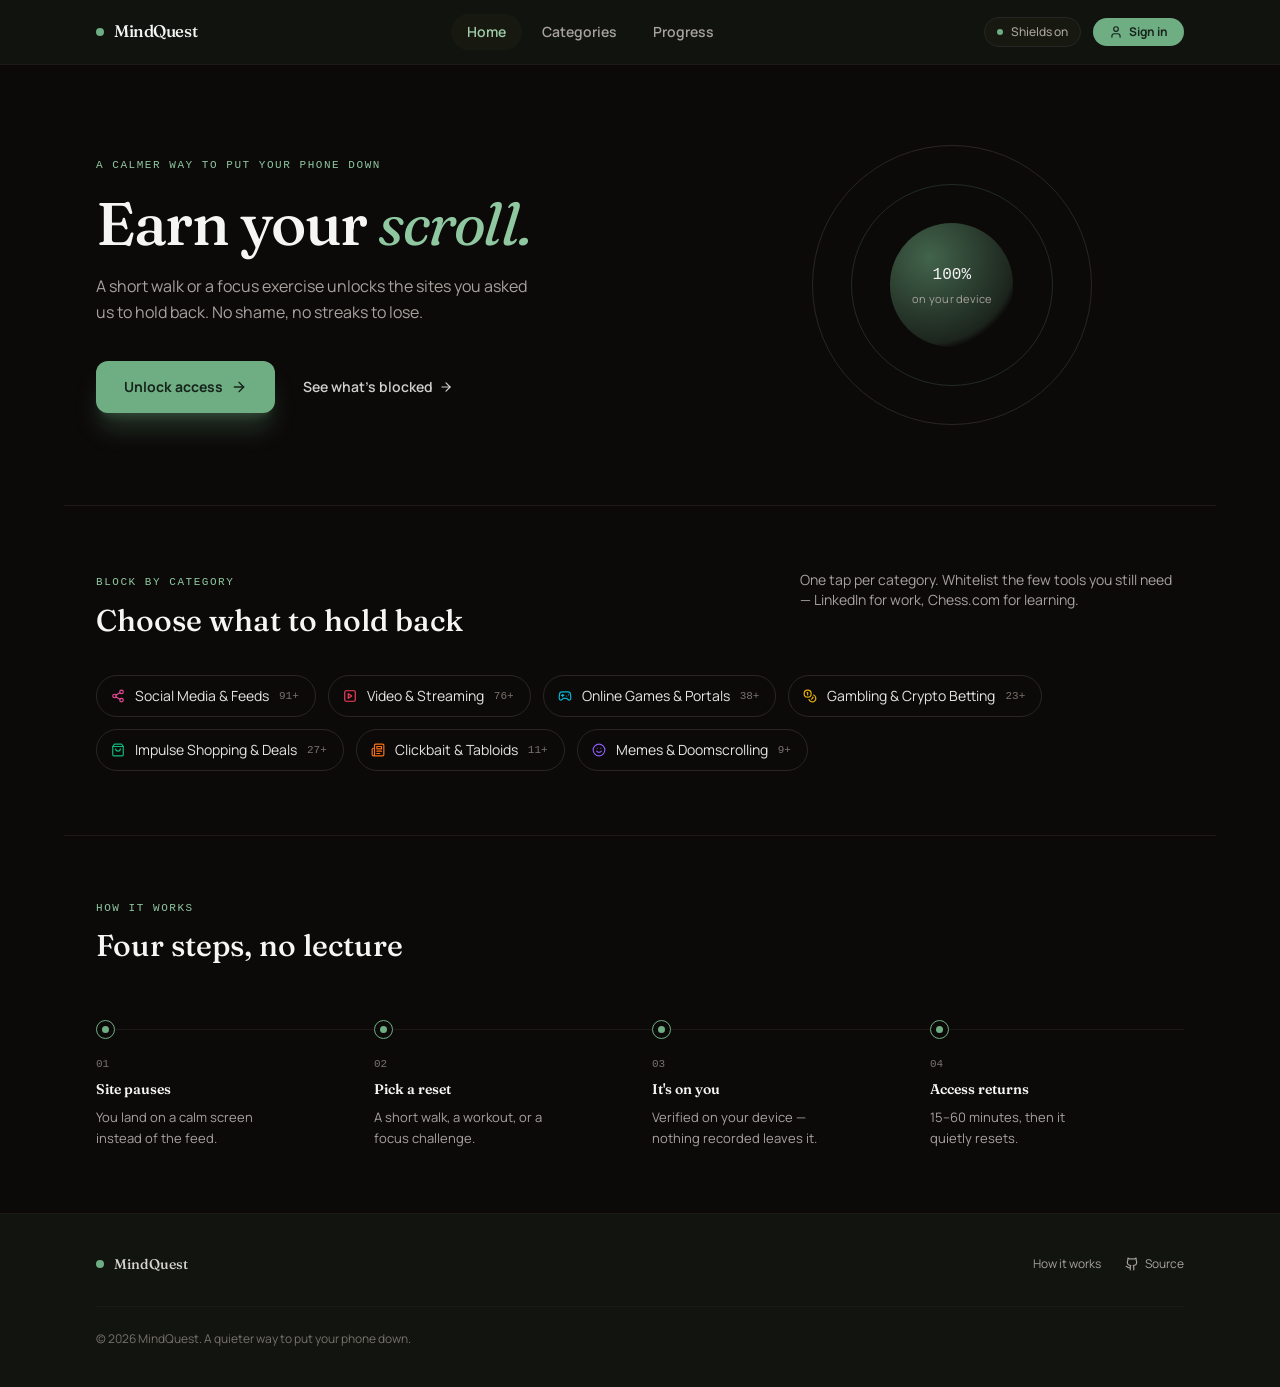
==== commit 6753ccc8: "deploy: MindQuest static build 2026-09-05 16:09:42" ====
--- a/index.html
+++ b/index.html
@@ -1 +1 @@
-<!DOCTYPE html><html lang="en" class="dark scroll-smooth"><head><meta charSet="utf-8"/><meta name="viewport" content="width=device-width, initial-scale=1"/><link rel="stylesheet" href="/_next/static/css/47c12d9a41e1b372.css" data-precedence="next"/><link rel="preload" as="script" fetchPriority="low" href="/_next/static/chunks/webpack-e56f75a3149cd61b.js"/><script src="/_next/static/chunks/1dd3208c-6155b745386f0eca.js" async=""></script><script src="/_next/static/chunks/528-435fb001559acd07.js" async=""></script><script src="/_next/static/chunks/main-app-38f334839ee4ba2e.js" async=""></script><script src="/_next/static/chunks/294-2b0c8789b35fbd41.js" async=""></script><script src="/_next/static/chunks/146-bb058f2ce81885c7.js" async=""></script><script src="/_next/static/chunks/552-168cd251e0784d29.js" async=""></script><script src="/_next/static/chunks/app/page-12e5142dc9171369.js" async=""></script><script src="/_next/static/chunks/75504863-639f7f88a91be5a2.js" async=""></script><script src="/_next/static/chunks/114-dd0805846a198a66.js" async=""></script><script src="/_next/static/chunks/38-eacfa67fd9234953.js" async=""></script><script src="/_next/static/chunks/app/layout-2e1004d3fe70b2e8.js" async=""></script><title>MindQuest DNS — NextDNS-Style Exercise-Gated Distraction Control</title><meta name="description" content="Eliminate compulsive social media habits with NextDNS-style cloud app blocking and real-time exercise verification."/><meta name="keywords" content="dns filtering,nextdns,mediapipe,habit change,digital wellbeing,youtube blocker,app blocking"/><script src="/_next/static/chunks/polyfills-42372ed130431b0a.js" noModule=""></script></head><body class="min-h-screen bg-zinc-950 text-zinc-100 flex flex-col justify-between selection:bg-emerald-500/30 selection:text-emerald-300"><header class="sticky top-0 z-50 w-full border-b border-zinc-800/80 bg-zinc-950/80 backdrop-blur-xl"><div class="container mx-auto flex h-16 max-w-7xl items-center justify-between px-4 sm:px-6 lg:px-8"><a class="flex items-center gap-3 group" href="/"><div class="flex h-9 w-9 items-center justify-center rounded-xl bg-gradient-to-tr from-emerald-500 to-teal-400 text-zinc-950 shadow-md shadow-emerald-500/20 group-hover:scale-105 transition-transform"><svg xmlns="http://www.w3.org/2000/svg" width="24" height="24" viewBox="0 0 24 24" fill="none" stroke="currentColor" stroke-width="2" stroke-linecap="round" stroke-linejoin="round" class="lucide lucide-zap h-5 w-5 fill-current"><path d="M4 14a1 1 0 0 1-.78-1.63l9.9-10.2a.5.5 0 0 1 .86.46l-1.92 6.02A1 1 0 0 0 13 10h7a1 1 0 0 1 .78 1.63l-9.9 10.2a.5.5 0 0 1-.86-.46l1.92-6.02A1 1 0 0 0 11 14z"></path></svg></div><div class="flex flex-col"><span class="text-base font-bold tracking-tight text-zinc-100 flex items-center gap-1.5">MindQuest <span class="text-xs px-1.5 py-0.5 rounded bg-emerald-500/10 text-emerald-400 border border-emerald-500/20 font-mono">DNS</span></span><span class="text-[10px] text-zinc-400 font-mono">Config: <strong class="text-emerald-400 font-bold">unavailable</strong></span></div></a><nav class="hidden md:flex items-center gap-1"><a class="flex items-center gap-2 rounded-lg px-3.5 py-2 text-sm font-medium transition-colors bg-zinc-800/90 text-emerald-400 shadow-sm" href="/"><svg xmlns="http://www.w3.org/2000/svg" width="24" height="24" viewBox="0 0 24 24" fill="none" stroke="currentColor" stroke-width="2" stroke-linecap="round" stroke-linejoin="round" class="lucide lucide-zap h-4 w-4"><path d="M4 14a1 1 0 0 1-.78-1.63l9.9-10.2a.5.5 0 0 1 .86.46l-1.92 6.02A1 1 0 0 0 13 10h7a1 1 0 0 1 .78 1.63l-9.9 10.2a.5.5 0 0 1-.86-.46l1.92-6.02A1 1 0 0 0 11 14z"></path></svg>Overview</a><a class="flex items-center gap-2 rounded-lg px-3.5 py-2 text-sm font-medium transition-colors text-zinc-400 hover:bg-zinc-900 hover:text-zinc-100" href="/unlock/"><svg xmlns="http://www.w3.org/2000/svg" width="24" height="24" viewBox="0 0 24 24" fill="none" stroke="currentColor" stroke-width="2" stroke-linecap="round" stroke-linejoin="round" class="lucide lucide-shield-check h-4 w-4"><path d="M20 13c0 5-3.5 7.5-7.66 8.95a1 1 0 0 1-.67-.01C7.5 20.5 4 18 4 13V6a1 1 0 0 1 1-1c2 0 4.5-1.2 6.24-2.72a1.17 1.17 0 0 1 1.52 0C14.51 3.81 17 5 19 5a1 1 0 0 1 1 1z"></path><path d="m9 12 2 2 4-4"></path></svg>Unlock Portal</a><a class="flex items-center gap-2 rounded-lg px-3.5 py-2 text-sm font-medium transition-colors text-zinc-400 hover:bg-zinc-900 hover:text-zinc-100" href="/settings/"><svg xmlns="http://www.w3.org/2000/svg" width="24" height="24" viewBox="0 0 24 24" fill="none" stroke="currentColor" stroke-width="2" stroke-linecap="round" stroke-linejoin="round" class="lucide lucide-sliders-vertical h-4 w-4"><line x1="4" x2="4" y1="21" y2="14"></line><line x1="4" x2="4" y1="10" y2="3"></line><line x1="12" x2="12" y1="21" y2="12"></line><line x1="12" x2="12" y1="8" y2="3"></line><line x1="20" x2="20" y1="21" y2="16"></line><line x1="20" x2="20" y1="12" y2="3"></line><line x1="2" x2="6" y1="14" y2="14"></line><line x1="10" x2="14" y1="8" y2="8"></line><line x1="18" x2="22" y1="16" y2="16"></line></svg>Category Packages</a><a class="flex items-center gap-2 rounded-lg px-3.5 py-2 text-sm font-medium transition-colors text-zinc-400 hover:bg-zinc-900 hover:text-zinc-100" href="/blocked/"><svg xmlns="http://www.w3.org/2000/svg" width="24" height="24" viewBox="0 0 24 24" fill="none" stroke="currentColor" stroke-width="2" stroke-linecap="round" stroke-linejoin="round" class="lucide lucide-shield-alert h-4 w-4"><path d="M20 13c0 5-3.5 7.5-7.66 8.95a1 1 0 0 1-.67-.01C7.5 20.5 4 18 4 13V6a1 1 0 0 1 1-1c2 0 4.5-1.2 6.24-2.72a1.17 1.17 0 0 1 1.52 0C14.51 3.81 17 5 19 5a1 1 0 0 1 1 1z"></path><path d="M12 8v4"></path><path d="M12 16h.01"></path></svg>Blocked View</a><a class="flex items-center gap-2 rounded-lg px-3.5 py-2 text-sm font-medium transition-colors text-zinc-400 hover:bg-zinc-900 hover:text-zinc-100" href="/dashboard/"><svg xmlns="http://www.w3.org/2000/svg" width="24" height="24" viewBox="0 0 24 24" fill="none" stroke="currentColor" stroke-width="2" stroke-linecap="round" stroke-linejoin="round" class="lucide lucide-layout-dashboard h-4 w-4"><rect width="7" height="9" x="3" y="3" rx="1"></rect><rect width="7" height="5" x="14" y="3" rx="1"></rect><rect width="7" height="9" x="14" y="12" rx="1"></rect><rect width="7" height="5" x="3" y="16" rx="1"></rect></svg>Dashboard</a></nav><div class="flex items-center gap-3"><div class="flex items-center gap-2 rounded-full border border-rose-500/30 bg-rose-500/10 px-3 py-1.5 text-xs font-semibold text-rose-400 shadow-sm"><span class="relative flex h-2 w-2"><span class="animate-ping absolute inline-flex h-full w-full rounded-full bg-rose-400 opacity-75"></span><span class="relative inline-flex rounded-full h-2 w-2 bg-rose-500"></span></span><span class="hidden sm:inline">8 Categories Shielded</span></div><div class="relative"><a class="flex items-center gap-1.5 rounded-xl bg-emerald-500 text-zinc-950 px-3.5 py-1.5 text-xs font-bold hover:bg-emerald-400 transition-colors" href="/login/"><svg xmlns="http://www.w3.org/2000/svg" width="24" height="24" viewBox="0 0 24 24" fill="none" stroke="currentColor" stroke-width="2" stroke-linecap="round" stroke-linejoin="round" class="lucide lucide-user h-3.5 w-3.5"><path d="M19 21v-2a4 4 0 0 0-4-4H9a4 4 0 0 0-4 4v2"></path><circle cx="12" cy="7" r="4"></circle></svg><span>Login</span></a></div></div></div></header><main class="flex-1"><div class="relative overflow-hidden bg-zinc-950"><div class="pointer-events-none absolute -top-40 left-1/2 -z-10 h-[600px] w-[900px] -translate-x-1/2 rounded-full bg-gradient-to-tr from-emerald-500/15 via-teal-500/10 to-transparent blur-[140px]"></div><div class="pointer-events-none absolute top-[600px] right-0 -z-10 h-[500px] w-[500px] rounded-full bg-cyan-500/10 blur-[130px]"></div><section class="relative px-4 pt-20 pb-16 sm:px-6 sm:pt-28 sm:pb-24 lg:px-8 max-w-7xl mx-auto"><div class="text-center max-w-3xl mx-auto"><div class="inline-flex items-center gap-2 rounded-full border border-emerald-500/30 bg-emerald-500/10 px-4 py-1.5 text-xs font-semibold text-emerald-400 backdrop-blur-md mb-8"><svg xmlns="http://www.w3.org/2000/svg" width="24" height="24" viewBox="0 0 24 24" fill="none" stroke="currentColor" stroke-width="2" stroke-linecap="round" stroke-linejoin="round" class="lucide lucide-sparkles h-3.5 w-3.5"><path d="M9.937 15.5A2 2 0 0 0 8.5 14.063l-6.135-1.582a.5.5 0 0 1 0-.962L8.5 9.936A2 2 0 0 0 9.937 8.5l1.582-6.135a.5.5 0 0 1 .963 0L14.063 8.5A2 2 0 0 0 15.5 9.937l6.135 1.581a.5.5 0 0 1 0 .964L15.5 14.063a2 2 0 0 0-1.437 1.437l-1.582 6.135a.5.5 0 0 1-.963 0z"></path><path d="M20 3v4"></path><path d="M22 5h-4"></path><path d="M4 17v2"></path><path d="M5 18H3"></path></svg><span>MindQuest DNS</span></div><h1 class="text-4xl sm:text-6xl lg:text-7xl font-extrabold tracking-tight text-zinc-100 leading-[1.1]">Turn Mindless Scrolling Into<!-- --> <span class="bg-gradient-to-r from-emerald-400 via-teal-300 to-cyan-400 bg-clip-text text-transparent">Intentional Energy.</span></h1><p class="mt-6 text-base sm:text-lg text-zinc-400 leading-relaxed max-w-2xl mx-auto">MindQuest blocks distracting sites until you finish a quick workout or focus exercise.</p><div class="mt-10 flex flex-col sm:flex-row items-center justify-center gap-4"><a class="w-full sm:w-auto inline-flex items-center justify-center gap-2 rounded-2xl bg-emerald-500 px-8 py-4 text-sm font-bold text-zinc-950 shadow-xl shadow-emerald-500/25 hover:bg-emerald-400 hover:scale-[1.02] active:scale-[0.98] transition-all" href="/unlock/"><svg xmlns="http://www.w3.org/2000/svg" width="24" height="24" viewBox="0 0 24 24" fill="none" stroke="currentColor" stroke-width="2" stroke-linecap="round" stroke-linejoin="round" class="lucide lucide-zap h-4 w-4 fill-current"><path d="M4 14a1 1 0 0 1-.78-1.63l9.9-10.2a.5.5 0 0 1 .86.46l-1.92 6.02A1 1 0 0 0 13 10h7a1 1 0 0 1 .78 1.63l-9.9 10.2a.5.5 0 0 1-.86-.46l1.92-6.02A1 1 0 0 0 11 14z"></path></svg><span>Unlock Access</span><svg xmlns="http://www.w3.org/2000/svg" width="24" height="24" viewBox="0 0 24 24" fill="none" stroke="currentColor" stroke-width="2" stroke-linecap="round" stroke-linejoin="round" class="lucide lucide-arrow-right h-4 w-4"><path d="M5 12h14"></path><path d="m12 5 7 7-7 7"></path></svg></a><a class="w-full sm:w-auto inline-flex items-center justify-center gap-2 rounded-2xl border border-zinc-800 bg-zinc-900/80 px-8 py-4 text-sm font-semibold text-zinc-200 hover:bg-zinc-800 hover:border-zinc-700 transition-all" href="/settings/"><svg xmlns="http://www.w3.org/2000/svg" width="24" height="24" viewBox="0 0 24 24" fill="none" stroke="currentColor" stroke-width="2" stroke-linecap="round" stroke-linejoin="round" class="lucide lucide-sliders-vertical h-4 w-4 text-cyan-400"><line x1="4" x2="4" y1="21" y2="14"></line><line x1="4" x2="4" y1="10" y2="3"></line><line x1="12" x2="12" y1="21" y2="12"></line><line x1="12" x2="12" y1="8" y2="3"></line><line x1="20" x2="20" y1="21" y2="16"></line><line x1="20" x2="20" y1="12" y2="3"></line><line x1="2" x2="6" y1="14" y2="14"></line><line x1="10" x2="14" y1="8" y2="8"></line><line x1="18" x2="22" y1="16" y2="16"></line></svg><span>Manage Blocked Sites</span></a></div><div class="mt-14 pt-8 border-t border-zinc-900 grid grid-cols-2 sm:grid-cols-4 gap-4 text-center"><div><p class="text-2xl sm:text-3xl font-black text-zinc-100 font-mono">8</p><p class="text-xs text-zinc-400 mt-1">Site Categories</p></div><div><p class="text-2xl sm:text-3xl font-black text-emerald-400 font-mono">302<!-- -->+</p><p class="text-xs text-zinc-400 mt-1">Sites Covered</p></div><div><p class="text-2xl sm:text-3xl font-black text-cyan-400 font-mono">100%</p><p class="text-xs text-zinc-400 mt-1">Runs On Your Device</p></div><div><p class="text-2xl sm:text-3xl font-black text-amber-400 font-mono">Custom</p><p class="text-xs text-zinc-400 mt-1">Whitelist Anything</p></div></div></div></section><section class="py-20 px-4 sm:px-6 lg:px-8 max-w-7xl mx-auto border-t border-zinc-900"><div class="text-center max-w-3xl mx-auto mb-16"><div class="inline-flex items-center gap-2 rounded-full border border-cyan-500/30 bg-cyan-500/10 px-3.5 py-1 text-xs font-semibold text-cyan-300 mb-3"><svg xmlns="http://www.w3.org/2000/svg" width="24" height="24" viewBox="0 0 24 24" fill="none" stroke="currentColor" stroke-width="2" stroke-linecap="round" stroke-linejoin="round" class="lucide lucide-globe h-3.5 w-3.5"><circle cx="12" cy="12" r="10"></circle><path d="M12 2a14.5 14.5 0 0 0 0 20 14.5 14.5 0 0 0 0-20"></path><path d="M2 12h20"></path></svg><span>Block By Category</span></div><h2 class="text-3xl sm:text-4xl font-extrabold text-zinc-100">Choose What to Block</h2><p class="mt-3 text-sm text-zinc-400 leading-relaxed">Block a whole category in one click, or whitelist specific tools you still need — like LinkedIn for work or Chess.com for learning.</p></div><div class="grid grid-cols-1 sm:grid-cols-2 lg:grid-cols-4 gap-5"><div class="rounded-3xl border border-zinc-800/80 bg-zinc-950/70 backdrop-blur-xl p-6 flex flex-col justify-between hover:border-zinc-700 transition-all group"><div><div class="flex items-center justify-between mb-4"><div class="flex h-11 w-11 items-center justify-center rounded-2xl border transition-transform group-hover:scale-105" style="background-color:#ec489920;color:#ec4899;border-color:#ec489940"><svg xmlns="http://www.w3.org/2000/svg" width="24" height="24" viewBox="0 0 24 24" fill="none" stroke="currentColor" stroke-width="2" stroke-linecap="round" stroke-linejoin="round" class="lucide lucide-share2 h-5 w-5"><circle cx="18" cy="5" r="3"></circle><circle cx="6" cy="12" r="3"></circle><circle cx="18" cy="19" r="3"></circle><line x1="8.59" x2="15.42" y1="13.51" y2="17.49"></line><line x1="15.41" x2="8.59" y1="6.51" y2="10.49"></line></svg></div><span class="text-[10px] px-2.5 py-0.5 rounded-full font-mono font-bold" style="background-color:#ec489915;color:#ec4899">High Dopamine</span></div><h3 class="font-bold text-base text-zinc-100">Social Media &amp; Feeds</h3><p class="text-xs text-zinc-400 mt-1.5 leading-relaxed line-clamp-2">Endless algorithmic feeds, stories, reels, and timeline updates.</p><div class="mt-4 flex flex-wrap gap-1.5"><span class="text-[10px] font-mono px-2 py-0.5 rounded-md bg-zinc-900 text-zinc-300 border border-zinc-800">TikTok</span><span class="text-[10px] font-mono px-2 py-0.5 rounded-md bg-zinc-900 text-zinc-300 border border-zinc-800">Instagram &amp; Threads</span><span class="text-[10px] font-mono px-2 py-0.5 rounded-md bg-zinc-900 text-zinc-300 border border-zinc-800">Facebook</span><span class="text-[10px] font-mono text-zinc-500 self-center">+<!-- -->12<!-- --> more</span></div></div><div class="mt-6 pt-4 border-t border-zinc-800/60 flex items-center justify-between text-xs text-zinc-400 font-mono"><span>91<!-- -->+ Domains</span><a class="text-cyan-400 hover:text-cyan-300 font-bold flex items-center gap-1 font-sans" href="/settings/"><span>Configure</span><svg xmlns="http://www.w3.org/2000/svg" width="24" height="24" viewBox="0 0 24 24" fill="none" stroke="currentColor" stroke-width="2" stroke-linecap="round" stroke-linejoin="round" class="lucide lucide-arrow-right h-3 w-3"><path d="M5 12h14"></path><path d="m12 5 7 7-7 7"></path></svg></a></div></div><div class="rounded-3xl border border-zinc-800/80 bg-zinc-950/70 backdrop-blur-xl p-6 flex flex-col justify-between hover:border-zinc-700 transition-all group"><div><div class="flex items-center justify-between mb-4"><div class="flex h-11 w-11 items-center justify-center rounded-2xl border transition-transform group-hover:scale-105" style="background-color:#f43f5e20;color:#f43f5e;border-color:#f43f5e40"><svg xmlns="http://www.w3.org/2000/svg" width="24" height="24" viewBox="0 0 24 24" fill="none" stroke="currentColor" stroke-width="2" stroke-linecap="round" stroke-linejoin="round" class="lucide lucide-square-play h-5 w-5"><rect width="18" height="18" x="3" y="3" rx="2"></rect><path d="m9 8 6 4-6 4Z"></path></svg></div><span class="text-[10px] px-2.5 py-0.5 rounded-full font-mono font-bold" style="background-color:#f43f5e15;color:#f43f5e">Time Sink</span></div><h3 class="font-bold text-base text-zinc-100">Video &amp; Streaming</h3><p class="text-xs text-zinc-400 mt-1.5 leading-relaxed line-clamp-2">YouTube, Twitch, Netflix, and short-form video streaming services.</p><div class="mt-4 flex flex-wrap gap-1.5"><span class="text-[10px] font-mono px-2 py-0.5 rounded-md bg-zinc-900 text-zinc-300 border border-zinc-800">YouTube &amp; Morphs</span><span class="text-[10px] font-mono px-2 py-0.5 rounded-md bg-zinc-900 text-zinc-300 border border-zinc-800">Netflix</span><span class="text-[10px] font-mono px-2 py-0.5 rounded-md bg-zinc-900 text-zinc-300 border border-zinc-800">Twitch</span><span class="text-[10px] font-mono text-zinc-500 self-center">+<!-- -->5<!-- --> more</span></div></div><div class="mt-6 pt-4 border-t border-zinc-800/60 flex items-center justify-between text-xs text-zinc-400 font-mono"><span>76<!-- -->+ Domains</span><a class="text-cyan-400 hover:text-cyan-300 font-bold flex items-center gap-1 font-sans" href="/settings/"><span>Configure</span><svg xmlns="http://www.w3.org/2000/svg" width="24" height="24" viewBox="0 0 24 24" fill="none" stroke="currentColor" stroke-width="2" stroke-linecap="round" stroke-linejoin="round" class="lucide lucide-arrow-right h-3 w-3"><path d="M5 12h14"></path><path d="m12 5 7 7-7 7"></path></svg></a></div></div><div class="rounded-3xl border border-zinc-800/80 bg-zinc-950/70 backdrop-blur-xl p-6 flex flex-col justify-between hover:border-zinc-700 transition-all group"><div><div class="flex items-center justify-between mb-4"><div class="flex h-11 w-11 items-center justify-center rounded-2xl border transition-transform group-hover:scale-105" style="background-color:#06b6d420;color:#06b6d4;border-color:#06b6d440"><svg xmlns="http://www.w3.org/2000/svg" width="24" height="24" viewBox="0 0 24 24" fill="none" stroke="currentColor" stroke-width="2" stroke-linecap="round" stroke-linejoin="round" class="lucide lucide-gamepad2 h-5 w-5"><line x1="6" x2="10" y1="11" y2="11"></line><line x1="8" x2="8" y1="9" y2="13"></line><line x1="15" x2="15.01" y1="12" y2="12"></line><line x1="18" x2="18.01" y1="10" y2="10"></line><path d="M17.32 5H6.68a4 4 0 0 0-3.978 3.59c-.006.052-.01.101-.017.152C2.604 9.416 2 14.456 2 16a3 3 0 0 0 3 3c1 0 1.5-.5 2-1l1.414-1.414A2 2 0 0 1 9.828 16h4.344a2 2 0 0 1 1.414.586L17 18c.5.5 1 1 2 1a3 3 0 0 0 3-3c0-1.545-.604-6.584-.685-7.258-.007-.05-.011-.1-.017-.151A4 4 0 0 0 17.32 5z"></path></svg></div><span class="text-[10px] px-2.5 py-0.5 rounded-full font-mono font-bold" style="background-color:#06b6d415;color:#06b6d4">High Immersion</span></div><h3 class="font-bold text-base text-zinc-100">Online Games &amp; Portals</h3><p class="text-xs text-zinc-400 mt-1.5 leading-relaxed line-clamp-2">Steam, Roblox, Epic, Discord, casual web minigame portals, and MMOs.</p><div class="mt-4 flex flex-wrap gap-1.5"><span class="text-[10px] font-mono px-2 py-0.5 rounded-md bg-zinc-900 text-zinc-300 border border-zinc-800">Steam &amp; Valve</span><span class="text-[10px] font-mono px-2 py-0.5 rounded-md bg-zinc-900 text-zinc-300 border border-zinc-800">Roblox</span><span class="text-[10px] font-mono px-2 py-0.5 rounded-md bg-zinc-900 text-zinc-300 border border-zinc-800">Discord</span><span class="text-[10px] font-mono text-zinc-500 self-center">+<!-- -->4<!-- --> more</span></div></div><div class="mt-6 pt-4 border-t border-zinc-800/60 flex items-center justify-between text-xs text-zinc-400 font-mono"><span>38<!-- -->+ Domains</span><a class="text-cyan-400 hover:text-cyan-300 font-bold flex items-center gap-1 font-sans" href="/settings/"><span>Configure</span><svg xmlns="http://www.w3.org/2000/svg" width="24" height="24" viewBox="0 0 24 24" fill="none" stroke="currentColor" stroke-width="2" stroke-linecap="round" stroke-linejoin="round" class="lucide lucide-arrow-right h-3 w-3"><path d="M5 12h14"></path><path d="m12 5 7 7-7 7"></path></svg></a></div></div><div class="rounded-3xl border border-zinc-800/80 bg-zinc-950/70 backdrop-blur-xl p-6 flex flex-col justify-between hover:border-zinc-700 transition-all group"><div><div class="flex items-center justify-between mb-4"><div class="flex h-11 w-11 items-center justify-center rounded-2xl border transition-transform group-hover:scale-105" style="background-color:#eab30820;color:#eab308;border-color:#eab30840"><svg xmlns="http://www.w3.org/2000/svg" width="24" height="24" viewBox="0 0 24 24" fill="none" stroke="currentColor" stroke-width="2" stroke-linecap="round" stroke-linejoin="round" class="lucide lucide-coins h-5 w-5"><circle cx="8" cy="8" r="6"></circle><path d="M18.09 10.37A6 6 0 1 1 10.34 18"></path><path d="M7 6h1v4"></path><path d="m16.71 13.88.7.71-2.82 2.82"></path></svg></div><span class="text-[10px] px-2.5 py-0.5 rounded-full font-mono font-bold" style="background-color:#eab30815;color:#eab308">High Risk</span></div><h3 class="font-bold text-base text-zinc-100">Gambling &amp; Crypto Betting</h3><p class="text-xs text-zinc-400 mt-1.5 leading-relaxed line-clamp-2">Online casinos, sports betting, crypto slots, and skin lotteries.</p><div class="mt-4 flex flex-wrap gap-1.5"><span class="text-[10px] font-mono px-2 py-0.5 rounded-md bg-zinc-900 text-zinc-300 border border-zinc-800">Stake &amp; Roobet</span><span class="text-[10px] font-mono px-2 py-0.5 rounded-md bg-zinc-900 text-zinc-300 border border-zinc-800">Bet365, DraftKings &amp; FanDuel</span><span class="text-[10px] font-mono px-2 py-0.5 rounded-md bg-zinc-900 text-zinc-300 border border-zinc-800">PokerStars &amp; 888 Casino</span><span class="text-[10px] font-mono text-zinc-500 self-center">+<!-- -->1<!-- --> more</span></div></div><div class="mt-6 pt-4 border-t border-zinc-800/60 flex items-center justify-between text-xs text-zinc-400 font-mono"><span>23<!-- -->+ Domains</span><a class="text-cyan-400 hover:text-cyan-300 font-bold flex items-center gap-1 font-sans" href="/settings/"><span>Configure</span><svg xmlns="http://www.w3.org/2000/svg" width="24" height="24" viewBox="0 0 24 24" fill="none" stroke="currentColor" stroke-width="2" stroke-linecap="round" stroke-linejoin="round" class="lucide lucide-arrow-right h-3 w-3"><path d="M5 12h14"></path><path d="m12 5 7 7-7 7"></path></svg></a></div></div><div class="rounded-3xl border border-zinc-800/80 bg-zinc-950/70 backdrop-blur-xl p-6 flex flex-col justify-between hover:border-zinc-700 transition-all group"><div><div class="flex items-center justify-between mb-4"><div class="flex h-11 w-11 items-center justify-center rounded-2xl border transition-transform group-hover:scale-105" style="background-color:#10b98120;color:#10b981;border-color:#10b98140"><svg xmlns="http://www.w3.org/2000/svg" width="24" height="24" viewBox="0 0 24 24" fill="none" stroke="currentColor" stroke-width="2" stroke-linecap="round" stroke-linejoin="round" class="lucide lucide-shopping-bag h-5 w-5"><path d="M6 2 3 6v14a2 2 0 0 0 2 2h14a2 2 0 0 0 2-2V6l-3-4Z"></path><path d="M3 6h18"></path><path d="M16 10a4 4 0 0 1-8 0"></path></svg></div><span class="text-[10px] px-2.5 py-0.5 rounded-full font-mono font-bold" style="background-color:#10b98115;color:#10b981">Impulse Spend</span></div><h3 class="font-bold text-base text-zinc-100">Impulse Shopping &amp; Deals</h3><p class="text-xs text-zinc-400 mt-1.5 leading-relaxed line-clamp-2">Flash deals, fast fashion, marketplaces, and bidding feeds.</p><div class="mt-4 flex flex-wrap gap-1.5"><span class="text-[10px] font-mono px-2 py-0.5 rounded-md bg-zinc-900 text-zinc-300 border border-zinc-800">Amazon Shopping</span><span class="text-[10px] font-mono px-2 py-0.5 rounded-md bg-zinc-900 text-zinc-300 border border-zinc-800">Shein, Temu &amp; AliExpress</span><span class="text-[10px] font-mono px-2 py-0.5 rounded-md bg-zinc-900 text-zinc-300 border border-zinc-800">eBay &amp; Etsy</span><span class="text-[10px] font-mono text-zinc-500 self-center">+<!-- -->2<!-- --> more</span></div></div><div class="mt-6 pt-4 border-t border-zinc-800/60 flex items-center justify-between text-xs text-zinc-400 font-mono"><span>27<!-- -->+ Domains</span><a class="text-cyan-400 hover:text-cyan-300 font-bold flex items-center gap-1 font-sans" href="/settings/"><span>Configure</span><svg xmlns="http://www.w3.org/2000/svg" width="24" height="24" viewBox="0 0 24 24" fill="none" stroke="currentColor" stroke-width="2" stroke-linecap="round" stroke-linejoin="round" class="lucide lucide-arrow-right h-3 w-3"><path d="M5 12h14"></path><path d="m12 5 7 7-7 7"></path></svg></a></div></div><div class="rounded-3xl border border-zinc-800/80 bg-zinc-950/70 backdrop-blur-xl p-6 flex flex-col justify-between hover:border-zinc-700 transition-all group"><div><div class="flex items-center justify-between mb-4"><div class="flex h-11 w-11 items-center justify-center rounded-2xl border transition-transform group-hover:scale-105" style="background-color:#f9731620;color:#f97316;border-color:#f9731640"><svg xmlns="http://www.w3.org/2000/svg" width="24" height="24" viewBox="0 0 24 24" fill="none" stroke="currentColor" stroke-width="2" stroke-linecap="round" stroke-linejoin="round" class="lucide lucide-newspaper h-5 w-5"><path d="M4 22h16a2 2 0 0 0 2-2V4a2 2 0 0 0-2-2H8a2 2 0 0 0-2 2v16a2 2 0 0 1-2 2Zm0 0a2 2 0 0 1-2-2v-9c0-1.1.9-2 2-2h2"></path><path d="M18 14h-8"></path><path d="M15 18h-5"></path><path d="M10 6h8v4h-8V6Z"></path></svg></div><span class="text-[10px] px-2.5 py-0.5 rounded-full font-mono font-bold" style="background-color:#f9731615;color:#f97316">Anxiety Loop</span></div><h3 class="font-bold text-base text-zinc-100">Clickbait &amp; Tabloids</h3><p class="text-xs text-zinc-400 mt-1.5 leading-relaxed line-clamp-2">Sensationalist tabloids, celebrity gossip, and outrage cycles.</p><div class="mt-4 flex flex-wrap gap-1.5"><span class="text-[10px] font-mono px-2 py-0.5 rounded-md bg-zinc-900 text-zinc-300 border border-zinc-800">Daily Mail &amp; TMZ</span><span class="text-[10px] font-mono px-2 py-0.5 rounded-md bg-zinc-900 text-zinc-300 border border-zinc-800">BuzzFeed &amp; Outrage Feeds</span></div></div><div class="mt-6 pt-4 border-t border-zinc-800/60 flex items-center justify-between text-xs text-zinc-400 font-mono"><span>11<!-- -->+ Domains</span><a class="text-cyan-400 hover:text-cyan-300 font-bold flex items-center gap-1 font-sans" href="/settings/"><span>Configure</span><svg xmlns="http://www.w3.org/2000/svg" width="24" height="24" viewBox="0 0 24 24" fill="none" stroke="currentColor" stroke-width="2" stroke-linecap="round" stroke-linejoin="round" class="lucide lucide-arrow-right h-3 w-3"><path d="M5 12h14"></path><path d="m12 5 7 7-7 7"></path></svg></a></div></div><div class="rounded-3xl border border-zinc-800/80 bg-zinc-950/70 backdrop-blur-xl p-6 flex flex-col justify-between hover:border-zinc-700 transition-all group"><div><div class="flex items-center justify-between mb-4"><div class="flex h-11 w-11 items-center justify-center rounded-2xl border transition-transform group-hover:scale-105" style="background-color:#8b5cf620;color:#8b5cf6;border-color:#8b5cf640"><svg xmlns="http://www.w3.org/2000/svg" width="24" height="24" viewBox="0 0 24 24" fill="none" stroke="currentColor" stroke-width="2" stroke-linecap="round" stroke-linejoin="round" class="lucide lucide-smile h-5 w-5"><circle cx="12" cy="12" r="10"></circle><path d="M8 14s1.5 2 4 2 4-2 4-2"></path><line x1="9" x2="9.01" y1="9" y2="9"></line><line x1="15" x2="15.01" y1="9" y2="9"></line></svg></div><span class="text-[10px] px-2.5 py-0.5 rounded-full font-mono font-bold" style="background-color:#8b5cf615;color:#8b5cf6">Passive Scroll</span></div><h3 class="font-bold text-base text-zinc-100">Memes &amp; Doomscrolling</h3><p class="text-xs text-zinc-400 mt-1.5 leading-relaxed line-clamp-2">Infinite meme boards, GIF feeds, image dumps, and funny clips.</p><div class="mt-4 flex flex-wrap gap-1.5"><span class="text-[10px] font-mono px-2 py-0.5 rounded-md bg-zinc-900 text-zinc-300 border border-zinc-800">9GAG, iFunny &amp; Imgur</span><span class="text-[10px] font-mono px-2 py-0.5 rounded-md bg-zinc-900 text-zinc-300 border border-zinc-800">Quora &amp; Q&amp;A Feeds</span></div></div><div class="mt-6 pt-4 border-t border-zinc-800/60 flex items-center justify-between text-xs text-zinc-400 font-mono"><span>9<!-- -->+ Domains</span><a class="text-cyan-400 hover:text-cyan-300 font-bold flex items-center gap-1 font-sans" href="/settings/"><span>Configure</span><svg xmlns="http://www.w3.org/2000/svg" width="24" height="24" viewBox="0 0 24 24" fill="none" stroke="currentColor" stroke-width="2" stroke-linecap="round" stroke-linejoin="round" class="lucide lucide-arrow-right h-3 w-3"><path d="M5 12h14"></path><path d="m12 5 7 7-7 7"></path></svg></a></div></div></div><div class="mt-12 text-center"><a class="inline-flex items-center gap-2 px-6 py-3 rounded-2xl bg-zinc-900 hover:bg-zinc-800 border border-zinc-800 text-xs font-bold text-zinc-200 transition-colors shadow-lg" href="/settings/"><svg xmlns="http://www.w3.org/2000/svg" width="24" height="24" viewBox="0 0 24 24" fill="none" stroke="currentColor" stroke-width="2" stroke-linecap="round" stroke-linejoin="round" class="lucide lucide-sliders-vertical h-4 w-4 text-cyan-400"><line x1="4" x2="4" y1="21" y2="14"></line><line x1="4" x2="4" y1="10" y2="3"></line><line x1="12" x2="12" y1="21" y2="12"></line><line x1="12" x2="12" y1="8" y2="3"></line><line x1="20" x2="20" y1="21" y2="16"></line><line x1="20" x2="20" y1="12" y2="3"></line><line x1="2" x2="6" y1="14" y2="14"></line><line x1="10" x2="14" y1="8" y2="8"></line><line x1="18" x2="22" y1="16" y2="16"></line></svg><span>Manage Categories</span></a></div></section><section class="py-20 px-4 sm:px-6 lg:px-8 max-w-7xl mx-auto border-t border-zinc-900"><div class="text-center max-w-2xl mx-auto mb-16"><h2 class="text-xs font-bold uppercase tracking-widest text-emerald-400">How It Works</h2><p class="mt-2 text-3xl sm:text-4xl font-extrabold text-zinc-100">Four Steps From Distraction to Focus</p></div><div class="grid grid-cols-1 md:grid-cols-4 gap-6"><div class="rounded-3xl border border-zinc-800/80 bg-zinc-950/60 p-6 backdrop-blur-xl relative flex flex-col justify-between"><div><div class="h-10 w-10 rounded-2xl bg-rose-500/10 text-rose-400 border border-rose-500/20 flex items-center justify-center mb-4"><svg xmlns="http://www.w3.org/2000/svg" width="24" height="24" viewBox="0 0 24 24" fill="none" stroke="currentColor" stroke-width="2" stroke-linecap="round" stroke-linejoin="round" class="lucide lucide-lock h-5 w-5"><rect width="18" height="11" x="3" y="11" rx="2" ry="2"></rect><path d="M7 11V7a5 5 0 0 1 10 0v4"></path></svg></div><span class="text-xs font-mono text-zinc-400 font-semibold">01 / INTERCEPT</span><h3 class="mt-2 text-base font-bold text-zinc-100">Site Gets Blocked</h3><p class="mt-2 text-xs text-zinc-400 leading-relaxed">Open YouTube, TikTok, or another blocked site and you land on the unlock screen instead.</p></div><div class="mt-6 pt-4 border-t border-zinc-900 flex items-center gap-1.5 text-[11px] text-rose-400 font-mono"><span class="h-1.5 w-1.5 rounded-full bg-rose-400"></span><span>distraction.com ➔ 127.0.0.1</span></div></div><div class="rounded-3xl border border-zinc-800/80 bg-zinc-950/60 p-6 backdrop-blur-xl relative flex flex-col justify-between"><div><div class="h-10 w-10 rounded-2xl bg-cyan-500/10 text-cyan-400 border border-cyan-500/20 flex items-center justify-center mb-4"><svg xmlns="http://www.w3.org/2000/svg" width="24" height="24" viewBox="0 0 24 24" fill="none" stroke="currentColor" stroke-width="2" stroke-linecap="round" stroke-linejoin="round" class="lucide lucide-activity h-5 w-5"><path d="M22 12h-2.48a2 2 0 0 0-1.93 1.46l-2.35 8.36a.25.25 0 0 1-.48 0L9.24 2.18a.25.25 0 0 0-.48 0l-2.35 8.36A2 2 0 0 1 4.49 12H2"></path></svg></div><span class="text-xs font-mono text-zinc-400 font-semibold">02 / CHOOSE</span><h3 class="mt-2 text-base font-bold text-zinc-100">Pick an Exercise</h3><p class="mt-2 text-xs text-zinc-400 leading-relaxed">A quick workout (squats, jumping jacks, a walk) or a focus challenge (memory, math, typing).</p></div><div class="mt-6 pt-4 border-t border-zinc-900 flex items-center gap-1.5 text-[11px] text-cyan-400 font-mono"><span class="h-1.5 w-1.5 rounded-full bg-cyan-400"></span><span>Squats / Memory / Math</span></div></div><div class="rounded-3xl border border-zinc-800/80 bg-zinc-950/60 p-6 backdrop-blur-xl relative flex flex-col justify-between"><div><div class="h-10 w-10 rounded-2xl bg-teal-500/10 text-teal-400 border border-teal-500/20 flex items-center justify-center mb-4"><svg xmlns="http://www.w3.org/2000/svg" width="24" height="24" viewBox="0 0 24 24" fill="none" stroke="currentColor" stroke-width="2" stroke-linecap="round" stroke-linejoin="round" class="lucide lucide-eye h-5 w-5"><path d="M2 12s3-7 10-7 10 7 10 7-3 7-10 7-10-7-10-7Z"></path><circle cx="12" cy="12" r="3"></circle></svg></div><span class="text-xs font-mono text-zinc-400 font-semibold">03 / VERIFY</span><h3 class="mt-2 text-base font-bold text-zinc-100">Camera Counts Your Reps</h3><p class="mt-2 text-xs text-zinc-400 leading-relaxed">Everything runs in your browser — video never leaves your device.</p></div><div class="mt-6 pt-4 border-t border-zinc-900 flex items-center gap-1.5 text-[11px] text-teal-400 font-mono"><span class="h-1.5 w-1.5 rounded-full bg-teal-400"></span><span>HMAC Signed Cryptotoken</span></div></div><div class="rounded-3xl border border-zinc-800/80 bg-zinc-950/60 p-6 backdrop-blur-xl relative flex flex-col justify-between"><div><div class="h-10 w-10 rounded-2xl bg-emerald-500/10 text-emerald-400 border border-emerald-500/20 flex items-center justify-center mb-4"><svg xmlns="http://www.w3.org/2000/svg" width="24" height="24" viewBox="0 0 24 24" fill="none" stroke="currentColor" stroke-width="2" stroke-linecap="round" stroke-linejoin="round" class="lucide lucide-lock-open h-5 w-5"><rect width="18" height="11" x="3" y="11" rx="2" ry="2"></rect><path d="M7 11V7a5 5 0 0 1 9.9-1"></path></svg></div><span class="text-xs font-mono text-zinc-400 font-semibold">04 / ACCESS</span><h3 class="mt-2 text-base font-bold text-zinc-100">Site Unlocks Temporarily</h3><p class="mt-2 text-xs text-zinc-400 leading-relaxed">You get 15–60 minutes of access, then it locks again automatically.</p></div><div class="mt-6 pt-4 border-t border-zinc-900 flex items-center gap-1.5 text-[11px] text-emerald-400 font-mono"><span class="h-1.5 w-1.5 rounded-full bg-emerald-400"></span><span>Auto-Relock Worker Active</span></div></div></div></section><section id="architecture" class="py-20 px-4 sm:px-6 lg:px-8 max-w-7xl mx-auto border-t border-zinc-900"><div class="rounded-3xl border border-zinc-800/80 bg-gradient-to-b from-zinc-900/60 to-zinc-950/80 p-8 sm:p-12 backdrop-blur-2xl"><div class="grid grid-cols-1 lg:grid-cols-2 gap-10 items-center"><div><div class="inline-flex items-center gap-2 rounded-full border border-teal-500/30 bg-teal-500/10 px-3.5 py-1 text-xs font-semibold text-teal-400 mb-4"><svg xmlns="http://www.w3.org/2000/svg" width="24" height="24" viewBox="0 0 24 24" fill="none" stroke="currentColor" stroke-width="2" stroke-linecap="round" stroke-linejoin="round" class="lucide lucide-cpu h-3.5 w-3.5"><rect width="16" height="16" x="4" y="4" rx="2"></rect><rect width="6" height="6" x="9" y="9" rx="1"></rect><path d="M15 2v2"></path><path d="M15 20v2"></path><path d="M2 15h2"></path><path d="M2 9h2"></path><path d="M20 15h2"></path><path d="M20 9h2"></path><path d="M9 2v2"></path><path d="M9 20v2"></path></svg><span>Under the Hood</span></div><h2 class="text-2xl sm:text-3xl font-bold text-zinc-100">How It&#x27;s Built</h2><p class="mt-4 text-sm text-zinc-400 leading-relaxed">Sites are blocked at the DNS level and verification runs entirely on your device — nothing you do gets sent to a cloud service.</p><div class="mt-6 space-y-3"><div class="flex items-start gap-3"><svg xmlns="http://www.w3.org/2000/svg" width="24" height="24" viewBox="0 0 24 24" fill="none" stroke="currentColor" stroke-width="2" stroke-linecap="round" stroke-linejoin="round" class="lucide lucide-circle-check h-4 w-4 text-emerald-400 mt-0.5 shrink-0"><circle cx="12" cy="12" r="10"></circle><path d="m9 12 2 2 4-4"></path></svg><p class="text-xs text-zinc-300"><strong class="text-zinc-100">7 Categories:</strong> Social, Gaming, Gambling, Video, Shopping, News, and Memes — block any combination in one click, plus a permanent baseline you can&#x27;t turn off.</p></div><div class="flex items-start gap-3"><svg xmlns="http://www.w3.org/2000/svg" width="24" height="24" viewBox="0 0 24 24" fill="none" stroke="currentColor" stroke-width="2" stroke-linecap="round" stroke-linejoin="round" class="lucide lucide-circle-check h-4 w-4 text-emerald-400 mt-0.5 shrink-0"><circle cx="12" cy="12" r="10"></circle><path d="m9 12 2 2 4-4"></path></svg><p class="text-xs text-zinc-300"><strong class="text-zinc-100">Whitelist:</strong> Keep specific tools working even when their category is blocked (LinkedIn, Chess.com, Discord).</p></div><div class="flex items-start gap-3"><svg xmlns="http://www.w3.org/2000/svg" width="24" height="24" viewBox="0 0 24 24" fill="none" stroke="currentColor" stroke-width="2" stroke-linecap="round" stroke-linejoin="round" class="lucide lucide-circle-check h-4 w-4 text-emerald-400 mt-0.5 shrink-0"><circle cx="12" cy="12" r="10"></circle><path d="m9 12 2 2 4-4"></path></svg><p class="text-xs text-zinc-300"><strong class="text-zinc-100">Verified Server-Side:</strong> Unlocks are signed and checked on the server, so the client can&#x27;t just fake a pass.</p></div></div><div class="mt-8 flex items-center gap-4"><a class="rounded-xl bg-emerald-500 px-6 py-3 text-xs font-bold text-zinc-950 hover:bg-emerald-400 transition-all shadow-md shadow-emerald-500/20" href="/unlock/">Try It Now</a><a class="rounded-xl border border-zinc-800 bg-zinc-900 px-6 py-3 text-xs font-semibold text-zinc-300 hover:bg-zinc-800 transition-all" href="/settings/">Manage Categories</a></div></div><div class="rounded-2xl border border-zinc-800 bg-zinc-950/90 p-6 font-mono text-xs text-zinc-300 shadow-2xl"><div class="flex items-center justify-between pb-4 border-b border-zinc-800 text-[11px] text-zinc-400"><span>MINDQUEST_TOPOLOGY.SYS</span><span class="text-emerald-400">NODE 22 / NEXT 14</span></div><div class="mt-4 space-y-2 text-[11px] leading-relaxed text-zinc-400"><p class="text-emerald-400 font-bold">[CLIENT] Browser ➔ requests addictive service</p><p class="text-zinc-500"> │</p><p class="text-rose-400 font-bold"> ▼ [DNS SINKHOLE] (UDP :53 / :5353)</p><p class="text-zinc-400">   ├─ isWhitelisted(domain) ➔ Forward 8.8.8.8 (Allowed)</p><p class="text-zinc-400">   ├─ isCategoryBlocked     ➔ Return 127.0.0.1:3000/blocked</p><p class="text-zinc-400">   └─ isUnlocked == true    ➔ Forward 8.8.8.8 (Upstream)</p><p class="text-zinc-500"> │</p><p class="text-cyan-400 font-bold"> ▼ [CAPTIVE PORTAL] /blocked</p><p class="text-zinc-400">   ├─ Physical: MediaPipe Pose (Squats/Jacks)</p><p class="text-zinc-400">   └─ Cognitive: Math Blitz / Focus Typist</p><p class="text-zinc-500"> │</p><p class="text-teal-300 font-bold"> ▼ [HMAC SIGNER &amp; DNS SCHEDULER]</p><p class="text-zinc-400">   ├─ Verify HMAC score/rep authenticity</p><p class="text-zinc-400">   └─ Temporarily Disarm Sinkhole (15–60 min)</p></div></div></div></div></section></div></main><footer class="border-t border-zinc-800/80 bg-zinc-950 py-10 text-xs text-zinc-400"><div class="container mx-auto max-w-7xl px-4 sm:px-6 lg:px-8"><div class="grid grid-cols-1 md:grid-cols-4 gap-8 pb-8 border-b border-zinc-900"><div class="space-y-3 md:col-span-2"><div class="flex items-center gap-2"><div class="h-6 w-6 rounded-lg bg-emerald-500 flex items-center justify-center text-zinc-950 font-black text-xs">F</div><span class="font-semibold text-zinc-200">MindQuest DNS Prototype</span></div><p class="text-zinc-400 leading-relaxed max-w-sm">An open-source behavioral firewall combining local DNS sinkholing, MediaPipe computer vision, and cognitive challenges to replace mindless doomscrolling with purposeful motion.</p></div><div class="space-y-2"><h4 class="font-semibold text-zinc-200 uppercase tracking-wider text-[11px]">Core Architecture</h4><ul class="space-y-1.5 text-zinc-400"><li class="flex items-center gap-1.5"><svg xmlns="http://www.w3.org/2000/svg" width="24" height="24" viewBox="0 0 24 24" fill="none" stroke="currentColor" stroke-width="2" stroke-linecap="round" stroke-linejoin="round" class="lucide lucide-shield-check h-3.5 w-3.5 text-emerald-400"><path d="M20 13c0 5-3.5 7.5-7.66 8.95a1 1 0 0 1-.67-.01C7.5 20.5 4 18 4 13V6a1 1 0 0 1 1-1c2 0 4.5-1.2 6.24-2.72a1.17 1.17 0 0 1 1.52 0C14.51 3.81 17 5 19 5a1 1 0 0 1 1 1z"></path><path d="m9 12 2 2 4-4"></path></svg><span>Pi-hole &amp; AdGuard Home API</span></li><li>MediaPipe Pose Landmarks</li><li>Node.js UDP DNS Sinkhole Daemon</li><li>HMAC Exercise Token Verifier</li></ul></div><div class="space-y-2"><h4 class="font-semibold text-zinc-200 uppercase tracking-wider text-[11px]">Resources &amp; Docs</h4><ul class="space-y-1.5 text-zinc-400"><li><a href="#architecture" class="hover:text-zinc-200 transition-colors flex items-center gap-1"><svg xmlns="http://www.w3.org/2000/svg" width="24" height="24" viewBox="0 0 24 24" fill="none" stroke="currentColor" stroke-width="2" stroke-linecap="round" stroke-linejoin="round" class="lucide lucide-book-open h-3.5 w-3.5"><path d="M2 3h6a4 4 0 0 1 4 4v14a3 3 0 0 0-3-3H2z"></path><path d="M22 3h-6a4 4 0 0 0-4 4v14a3 3 0 0 1 3-3h7z"></path></svg><span>Architecture Docs</span></a></li><li><a href="https://github.com" target="_blank" rel="noreferrer" class="hover:text-zinc-200 transition-colors flex items-center gap-1"><svg xmlns="http://www.w3.org/2000/svg" width="24" height="24" viewBox="0 0 24 24" fill="none" stroke="currentColor" stroke-width="2" stroke-linecap="round" stroke-linejoin="round" class="lucide lucide-github h-3.5 w-3.5"><path d="M15 22v-4a4.8 4.8 0 0 0-1-3.5c3 0 6-2 6-5.5.08-1.25-.27-2.48-1-3.5.28-1.15.28-2.35 0-3.5 0 0-1 0-3 1.5-2.64-.5-5.36-.5-8 0C6 2 5 2 5 2c-.3 1.15-.3 2.35 0 3.5A5.403 5.403 0 0 0 4 9c0 3.5 3 5.5 6 5.5-.39.49-.68 1.05-.85 1.65-.17.6-.22 1.23-.15 1.85v4"></path><path d="M9 18c-4.51 2-5-2-7-2"></path></svg><span>GitHub Repository</span></a></li><li>Localhost DNS Sandbox (Port 5353)</li></ul></div></div><div class="pt-6 flex flex-col sm:flex-row items-center justify-between gap-4"><p>© <!-- -->2026<!-- --> MindQuest DNS. Designed for intentional living &amp; digital wellbeing.</p><div class="flex items-center gap-1 text-zinc-400"><span>Built with precision &amp;</span><svg xmlns="http://www.w3.org/2000/svg" width="24" height="24" viewBox="0 0 24 24" fill="none" stroke="currentColor" stroke-width="2" stroke-linecap="round" stroke-linejoin="round" class="lucide lucide-heart h-3.5 w-3.5 text-rose-500 fill-rose-500"><path d="M19 14c1.49-1.46 3-3.21 3-5.5A5.5 5.5 0 0 0 16.5 3c-1.76 0-3 .5-4.5 2-1.5-1.5-2.74-2-4.5-2A5.5 5.5 0 0 0 2 8.5c0 2.3 1.5 4.05 3 5.5l7 7Z"></path></svg><span>for pair-programmers</span></div></div></div></footer><script src="/_next/static/chunks/webpack-e56f75a3149cd61b.js" async=""></script><script>(self.__next_f=self.__next_f||[]).push([0]);self.__next_f.push([2,null])</script><script>self.__next_f.push([1,"1:HL[\"/_next/static/css/47c12d9a41e1b372.css\",\"style\"]\n"])</script><script>self.__next_f.push([1,"2:I[1815,[],\"\"]\n4:I[5428,[],\"ClientPageRoot\"]\n5:I[9408,[\"294\",\"static/chunks/294-2b0c8789b35fbd41.js\",\"146\",\"static/chunks/146-bb058f2ce81885c7.js\",\"552\",\"static/chunks/552-168cd251e0784d29.js\",\"931\",\"static/chunks/app/page-12e5142dc9171369.js\"],\"default\",1]\n6:I[2038,[\"93\",\"static/chunks/75504863-639f7f88a91be5a2.js\",\"114\",\"static/chunks/114-dd0805846a198a66.js\",\"294\",\"static/chunks/294-2b0c8789b35fbd41.js\",\"146\",\"static/chunks/146-bb058f2ce81885c7.js\",\"552\",\"static/chunks/552-168cd251e0784d29.js\",\"38\",\"static/chunks/38-eacfa67fd9234953.js\",\"185\",\"static/chunks/app/layout-2e1004d3fe70b2e8.js\"],\"AuthProvider\"]\n7:I[1019,[\"93\",\"static/chunks/75504863-639f7f88a91be5a2.js\",\"114\",\"static/chunks/114-dd0805846a198a66.js\",\"294\",\"static/chunks/294-2b0c8789b35fbd41.js\",\"146\",\"static/chunks/146-bb058f2ce81885c7.js\",\"552\",\"static/chunks/552-168cd251e0784d29.js\",\"38\",\"static/chunks/38-eacfa67fd9234953.js\",\"185\",\"static/chunks/app/layout-2e1004d3fe70b2e8.js\"],\"Navbar\"]\n8:I[7740,[\"93\",\"static/chunks/75504863-639f7f88a91be5a2.js\",\"114\",\"static/chunks/114-dd0805846a198a66.js\",\"294\",\"static/chunks/294-2b0c8789b35fbd41.js\",\"146\",\"static/chunks/146-bb058f2ce81885c7.js\",\"552\",\"static/chunks/552-168cd251e0784d29.js\",\"38\",\"static/chunks/38-eacfa67fd9234953.js\",\"185\",\"static/chunks/app/layout-2e1004d3fe70b2e8.js\"],\"ApiOverrideBanner\"]\n9:I[7005,[\"93\",\"static/chunks/75504863-639f7f88a91be5a2.js\",\"114\",\"static/chunks/114-dd0805846a198a66.js\",\"294\",\"static/chunks/294-2b0c8789b35fbd41.js\",\"146\",\"static/chunks/146-bb058f2ce81885c7.js\",\"552\",\"static/chunks/552-168cd251e0784d29.js\",\"38\",\"static/chunks/38-eacfa67fd9234953.js\",\"185\",\"static/chunks/app/layout-2e1004d3fe70b2e8.js\"],\"ImportBanner\"]\na:I[5092,[],\"\"]\nb:I[2023,[],\"\"]\nd:I[1584,[],\"\"]\ne:[]\n"])</script><script>self.__next_f.push([1,"0:[\"$\",\"$L2\",null,{\"buildId\":\"HluomWg8x8C5Fciwukox6\",\"assetPrefix\":\"\",\"urlParts\":[\"\",\"\"],\"initialTree\":[\"\",{\"children\":[\"__PAGE__\",{}]},\"$undefined\",\"$undefined\",true],\"initialSeedData\":[\"\",{\"children\":[\"__PAGE__\",{},[[\"$L3\",[\"$\",\"$L4\",null,{\"props\":{\"params\":{},\"searchParams\":{}},\"Component\":\"$5\"}],null],null],null]},[[[[\"$\",\"link\",\"0\",{\"rel\":\"stylesheet\",\"href\":\"/_next/static/css/47c12d9a41e1b372.css\",\"precedence\":\"next\",\"crossOrigin\":\"$undefined\"}]],[\"$\",\"html\",null,{\"lang\":\"en\",\"className\":\"dark scroll-smooth\",\"children\":[\"$\",\"body\",null,{\"className\":\"min-h-screen bg-zinc-950 text-zinc-100 flex flex-col justify-between selection:bg-emerald-500/30 selection:text-emerald-300\",\"children\":[\"$\",\"$L6\",null,{\"children\":[[\"$\",\"$L7\",null,{}],[\"$\",\"$L8\",null,{}],[\"$\",\"$L9\",null,{}],[\"$\",\"main\",null,{\"className\":\"flex-1\",\"children\":[\"$\",\"$La\",null,{\"parallelRouterKey\":\"children\",\"segmentPath\":[\"children\"],\"error\":\"$undefined\",\"errorStyles\":\"$undefined\",\"errorScripts\":\"$undefined\",\"template\":[\"$\",\"$Lb\",null,{}],\"templateStyles\":\"$undefined\",\"templateScripts\":\"$undefined\",\"notFound\":[[\"$\",\"title\",null,{\"children\":\"404: This page could not be found.\"}],[\"$\",\"div\",null,{\"style\":{\"fontFamily\":\"system-ui,\\\"Segoe UI\\\",Roboto,Helvetica,Arial,sans-serif,\\\"Apple Color Emoji\\\",\\\"Segoe UI Emoji\\\"\",\"height\":\"100vh\",\"textAlign\":\"center\",\"display\":\"flex\",\"flexDirection\":\"column\",\"alignItems\":\"center\",\"justifyContent\":\"center\"},\"children\":[\"$\",\"div\",null,{\"children\":[[\"$\",\"style\",null,{\"dangerouslySetInnerHTML\":{\"__html\":\"body{color:#000;background:#fff;margin:0}.next-error-h1{border-right:1px solid rgba(0,0,0,.3)}@media (prefers-color-scheme:dark){body{color:#fff;background:#000}.next-error-h1{border-right:1px solid rgba(255,255,255,.3)}}\"}}],[\"$\",\"h1\",null,{\"className\":\"next-error-h1\",\"style\":{\"display\":\"inline-block\",\"margin\":\"0 20px 0 0\",\"padding\":\"0 23px 0 0\",\"fontSize\":24,\"fontWeight\":500,\"verticalAlign\":\"top\",\"lineHeight\":\"49px\"},\"children\":\"404\"}],[\"$\",\"div\",null,{\"style\":{\"display\":\"inline-block\"},\"children\":[\"$\",\"h2\",null,{\"style\":{\"fontSize\":14,\"fontWeight\":400,\"lineHeight\":\"49px\",\"margin\":0},\"children\":\"This page could not be found.\"}]}]]}]}]],\"notFoundStyles\":[]}]}],[\"$\",\"footer\",null,{\"className\":\"border-t border-zinc-800/80 bg-zinc-950 py-10 text-xs text-zinc-400\",\"children\":[\"$\",\"div\",null,{\"className\":\"container mx-auto max-w-7xl px-4 sm:px-6 lg:px-8\",\"children\":[[\"$\",\"div\",null,{\"className\":\"grid grid-cols-1 md:grid-cols-4 gap-8 pb-8 border-b border-zinc-900\",\"children\":[[\"$\",\"div\",null,{\"className\":\"space-y-3 md:col-span-2\",\"children\":[[\"$\",\"div\",null,{\"className\":\"flex items-center gap-2\",\"children\":[[\"$\",\"div\",null,{\"className\":\"h-6 w-6 rounded-lg bg-emerald-500 flex items-center justify-center text-zinc-950 font-black text-xs\",\"children\":\"F\"}],[\"$\",\"span\",null,{\"className\":\"font-semibold text-zinc-200\",\"children\":\"MindQuest DNS Prototype\"}]]}],[\"$\",\"p\",null,{\"className\":\"text-zinc-400 leading-relaxed max-w-sm\",\"children\":\"An open-source behavioral firewall combining local DNS sinkholing, MediaPipe computer vision, and cognitive challenges to replace mindless doomscrolling with purposeful motion.\"}]]}],[\"$\",\"div\",null,{\"className\":\"space-y-2\",\"children\":[[\"$\",\"h4\",null,{\"className\":\"font-semibold text-zinc-200 uppercase tracking-wider text-[11px]\",\"children\":\"Core Architecture\"}],[\"$\",\"ul\",null,{\"className\":\"space-y-1.5 text-zinc-400\",\"children\":[[\"$\",\"li\",null,{\"className\":\"flex items-center gap-1.5\",\"children\":[[\"$\",\"svg\",null,{\"xmlns\":\"http://www.w3.org/2000/svg\",\"width\":24,\"height\":24,\"viewBox\":\"0 0 24 24\",\"fill\":\"none\",\"stroke\":\"currentColor\",\"strokeWidth\":2,\"strokeLinecap\":\"round\",\"strokeLinejoin\":\"round\",\"className\":\"lucide lucide-shield-check h-3.5 w-3.5 text-emerald-400\",\"children\":[[\"$\",\"path\",\"oel41y\",{\"d\":\"M20 13c0 5-3.5 7.5-7.66 8.95a1 1 0 0 1-.67-.01C7.5 20.5 4 18 4 13V6a1 1 0 0 1 1-1c2 0 4.5-1.2 6.24-2.72a1.17 1.17 0 0 1 1.52 0C14.51 3.81 17 5 19 5a1 1 0 0 1 1 1z\"}],[\"$\",\"path\",\"dzmm74\",{\"d\":\"m9 12 2 2 4-4\"}],\"$undefined\"]}],[\"$\",\"span\",null,{\"children\":\"Pi-hole \u0026 AdGuard Home API\"}]]}],[\"$\",\"li\",null,{\"children\":\"MediaPipe Pose Landmarks\"}],[\"$\",\"li\",null,{\"children\":\"Node.js UDP DNS Sinkhole Daemon\"}],[\"$\",\"li\",null,{\"children\":\"HMAC Exercise Token Verifier\"}]]}]]}],[\"$\",\"div\",null,{\"className\":\"space-y-2\",\"children\":[[\"$\",\"h4\",null,{\"className\":\"font-semibold text-zinc-200 uppercase tracking-wider text-[11px]\",\"children\":\"Resources \u0026 Docs\"}],[\"$\",\"ul\",null,{\"className\":\"space-y-1.5 text-zinc-400\",\"children\":[[\"$\",\"li\",null,{\"children\":[\"$\",\"a\",null,{\"href\":\"#architecture\",\"className\":\"hover:text-zinc-200 transition-colors flex items-center gap-1\",\"children\":[[\"$\",\"svg\",null,{\"xmlns\":\"http://www.w3.org/2000/svg\",\"width\":24,\"height\":24,\"viewBox\":\"0 0 24 24\",\"fill\":\"none\",\"stroke\":\"currentColor\",\"strokeWidth\":2,\"strokeLinecap\":\"round\",\"strokeLinejoin\":\"round\",\"className\":\"lucide lucide-book-open h-3.5 w-3.5\",\"children\":[[\"$\",\"path\",\"vv98re\",{\"d\":\"M2 3h6a4 4 0 0 1 4 4v14a3 3 0 0 0-3-3H2z\"}],[\"$\",\"path\",\"1cyq3y\",{\"d\":\"M22 3h-6a4 4 0 0 0-4 4v14a3 3 0 0 1 3-3h7z\"}],\"$undefined\"]}],[\"$\",\"span\",null,{\"children\":\"Architecture Docs\"}]]}]}],[\"$\",\"li\",null,{\"children\":[\"$\",\"a\",null,{\"href\":\"https://github.com\",\"target\":\"_blank\",\"rel\":\"noreferrer\",\"className\":\"hover:text-zinc-200 transition-colors flex items-center gap-1\",\"children\":[[\"$\",\"svg\",null,{\"xmlns\":\"http://www.w3.org/2000/svg\",\"width\":24,\"height\":24,\"viewBox\":\"0 0 24 24\",\"fill\":\"none\",\"stroke\":\"currentColor\",\"strokeWidth\":2,\"strokeLinecap\":\"round\",\"strokeLinejoin\":\"round\",\"className\":\"lucide lucide-github h-3.5 w-3.5\",\"children\":[[\"$\",\"path\",\"tonef\",{\"d\":\"M15 22v-4a4.8 4.8 0 0 0-1-3.5c3 0 6-2 6-5.5.08-1.25-.27-2.48-1-3.5.28-1.15.28-2.35 0-3.5 0 0-1 0-3 1.5-2.64-.5-5.36-.5-8 0C6 2 5 2 5 2c-.3 1.15-.3 2.35 0 3.5A5.403 5.403 0 0 0 4 9c0 3.5 3 5.5 6 5.5-.39.49-.68 1.05-.85 1.65-.17.6-.22 1.23-.15 1.85v4\"}],[\"$\",\"path\",\"9comsn\",{\"d\":\"M9 18c-4.51 2-5-2-7-2\"}],\"$undefined\"]}],[\"$\",\"span\",null,{\"children\":\"GitHub Repository\"}]]}]}],[\"$\",\"li\",null,{\"children\":\"Localhost DNS Sandbox (Port 5353)\"}]]}]]}]]}],[\"$\",\"div\",null,{\"className\":\"pt-6 flex flex-col sm:flex-row items-center justify-between gap-4\",\"children\":[[\"$\",\"p\",null,{\"children\":[\"© \",2026,\" MindQuest DNS. Designed for intentional living \u0026 digital wellbeing.\"]}],[\"$\",\"div\",null,{\"className\":\"flex items-center gap-1 text-zinc-400\",\"children\":[[\"$\",\"span\",null,{\"children\":\"Built with precision \u0026\"}],[\"$\",\"svg\",null,{\"xmlns\":\"http://www.w3.org/2000/svg\",\"width\":24,\"height\":24,\"viewBox\":\"0 0 24 24\",\"fill\":\"none\",\"stroke\":\"currentColor\",\"strokeWidth\":2,\"strokeLinecap\":\"round\",\"strokeLinejoin\":\"round\",\"className\":\"lucide lucide-heart h-3.5 w-3.5 text-rose-500 fill-rose-500\",\"children\":[[\"$\",\"path\",\"c3ymky\",{\"d\":\"M19 14c1.49-1.46 3-3.21 3-5.5A5.5 5.5 0 0 0 16.5 3c-1.76 0-3 .5-4.5 2-1.5-1.5-2.74-2-4.5-2A5.5 5.5 0 0 0 2 8.5c0 2.3 1.5 4.05 3 5.5l7 7Z\"}],\"$undefined\"]}],[\"$\",\"span\",null,{\"children\":\"for pair-programmers\"}]]}]]}]]}]}]]}]}]}]],null],null],\"couldBeIntercepted\":false,\"initialHead\":[null,\"$Lc\"],\"globalErrorComponent\":\"$d\",\"missingSlots\":\"$We\"}]\n"])</script><script>self.__next_f.push([1,"c:[[\"$\",\"meta\",\"0\",{\"name\":\"viewport\",\"content\":\"width=device-width, initial-scale=1\"}],[\"$\",\"meta\",\"1\",{\"charSet\":\"utf-8\"}],[\"$\",\"title\",\"2\",{\"children\":\"MindQuest DNS — NextDNS-Style Exercise-Gated Distraction Control\"}],[\"$\",\"meta\",\"3\",{\"name\":\"description\",\"content\":\"Eliminate compulsive social media habits with NextDNS-style cloud app blocking and real-time exercise verification.\"}],[\"$\",\"meta\",\"4\",{\"name\":\"keywords\",\"content\":\"dns filtering,nextdns,mediapipe,habit change,digital wellbeing,youtube blocker,app blocking\"}]]\n3:null\n"])</script></body></html>+<!DOCTYPE html><html lang="en" class="dark scroll-smooth __variable_acff56 __variable_31cbd8"><head><meta charSet="utf-8"/><meta name="viewport" content="width=device-width, initial-scale=1"/><link rel="preload" href="/_next/static/media/2ea876e349b143af-s.p.woff2" as="font" crossorigin="" type="font/woff2"/><link rel="preload" href="/_next/static/media/361dab65036aaa05-s.p.woff2" as="font" crossorigin="" type="font/woff2"/><link rel="preload" href="/_next/static/media/55a5a3b9cb99735e-s.p.woff2" as="font" crossorigin="" type="font/woff2"/><link rel="preload" href="/_next/static/media/ed64c0f8ce54f9f0-s.p.woff2" as="font" crossorigin="" type="font/woff2"/><link rel="preload" href="/_next/static/media/fedf4c9280b16369-s.p.woff2" as="font" crossorigin="" type="font/woff2"/><link rel="stylesheet" href="/_next/static/css/0895c1e1949acf8f.css" data-precedence="next"/><link rel="preload" as="script" fetchPriority="low" href="/_next/static/chunks/webpack-50be9277cb1b5c66.js"/><script src="/_next/static/chunks/1dd3208c-6155b745386f0eca.js" async=""></script><script src="/_next/static/chunks/528-435fb001559acd07.js" async=""></script><script src="/_next/static/chunks/main-app-38f334839ee4ba2e.js" async=""></script><script src="/_next/static/chunks/294-2b0c8789b35fbd41.js" async=""></script><script src="/_next/static/chunks/146-bb058f2ce81885c7.js" async=""></script><script src="/_next/static/chunks/552-6267350cb90d8039.js" async=""></script><script src="/_next/static/chunks/app/page-46c1bc59b94a1549.js" async=""></script><script src="/_next/static/chunks/75504863-639f7f88a91be5a2.js" async=""></script><script src="/_next/static/chunks/114-dd0805846a198a66.js" async=""></script><script src="/_next/static/chunks/38-eacfa67fd9234953.js" async=""></script><script src="/_next/static/chunks/app/layout-adbff88cafa682f8.js" async=""></script><title>MindQuest — A Calmer Way to Put Your Phone Down</title><meta name="description" content="MindQuest gently blocks distracting sites until you finish a short walk, workout, or focus exercise — no shame, no streak anxiety, just a moment to reset."/><meta name="keywords" content="digital wellbeing,screen time,habit change,youtube blocker,app blocking,mindful technology"/><meta name="next-size-adjust"/><script src="/_next/static/chunks/polyfills-42372ed130431b0a.js" noModule=""></script></head><body class="min-h-screen bg-background text-foreground flex flex-col justify-between selection:bg-brand-500/30 selection:text-brand-100 font-sans"><header class="sticky top-0 z-50 w-full border-b border-stone-900 bg-background/85 backdrop-blur-xl"><div class="container mx-auto flex h-16 max-w-6xl items-center justify-between px-4 sm:px-6 lg:px-8"><a class="flex items-center gap-2.5 group" href="/"><span class="h-2 w-2 rounded-full bg-brand-500 group-hover:scale-110 transition-transform"></span><span class="font-display text-[1.05rem] font-medium tracking-tight text-stone-100">MindQuest</span></a><nav class="hidden md:flex items-center gap-1"><a class="rounded-full px-4 py-2 text-sm font-semibold transition-colors bg-surface-100 text-brand-300" href="/">Home</a><a class="rounded-full px-4 py-2 text-sm font-semibold transition-colors text-stone-400 hover:text-stone-100" href="/settings/">Categories</a><a class="rounded-full px-4 py-2 text-sm font-semibold transition-colors text-stone-400 hover:text-stone-100" href="/dashboard/">Progress</a></nav><div class="flex items-center gap-3"><div class="hidden sm:flex items-center gap-2 rounded-full border border-stone-800 bg-surface-100 px-3 py-1.5 text-xs font-medium text-stone-400"><span class="h-1.5 w-1.5 rounded-full bg-brand-500"></span><span>Shields on</span></div><div class="relative"><a class="flex items-center gap-1.5 rounded-full bg-brand-500 text-brand-950 px-4 py-1.5 text-xs font-bold hover:bg-brand-400 transition-colors" href="/login/"><svg xmlns="http://www.w3.org/2000/svg" width="24" height="24" viewBox="0 0 24 24" fill="none" stroke="currentColor" stroke-width="2" stroke-linecap="round" stroke-linejoin="round" class="lucide lucide-user h-3.5 w-3.5"><path d="M19 21v-2a4 4 0 0 0-4-4H9a4 4 0 0 0-4 4v2"></path><circle cx="12" cy="7" r="4"></circle></svg><span>Sign in</span></a></div></div></div></header><main class="flex-1"><div class="relative overflow-hidden bg-stone-950"><div class="pointer-events-none absolute -top-40 left-1/2 -z-10 h-[600px] w-[900px] -translate-x-1/2 rounded-full bg-gradient-to-tr from-brand-500/12 via-brand-500/6 to-transparent blur-[140px]"></div><div class="pointer-events-none absolute top-[420px] right-0 -z-10 h-[420px] w-[420px] rounded-full bg-accent-500/8 blur-[130px]"></div><section class="px-4 pt-16 pb-20 sm:px-6 sm:pt-20 lg:px-8 max-w-6xl mx-auto"><div class="grid grid-cols-1 lg:grid-cols-[1.1fr_0.9fr] items-center gap-10 lg:gap-14"><div><p class="font-mono text-[11px] uppercase tracking-[0.14em] text-brand-400 mb-5">A calmer way to put your phone down</p><h1 class="font-display text-4xl sm:text-5xl lg:text-6xl font-medium tracking-tight text-stone-100 leading-[1.05]">Earn your <em class="italic text-brand-400">scroll.</em></h1><p class="mt-5 text-base text-stone-400 leading-relaxed max-w-md">A short walk or a focus exercise unlocks the sites you asked us to hold back. No shame, no streaks to lose.</p><div class="mt-9 flex flex-wrap items-center gap-7"><a class="inline-flex items-center gap-2 rounded-xl bg-brand-500 px-7 py-4 text-sm font-bold text-brand-950 shadow-xl shadow-brand-500/25 hover:bg-brand-400 transition-colors" href="/unlock/"><span>Unlock access</span><svg xmlns="http://www.w3.org/2000/svg" width="24" height="24" viewBox="0 0 24 24" fill="none" stroke="currentColor" stroke-width="2" stroke-linecap="round" stroke-linejoin="round" class="lucide lucide-arrow-right h-4 w-4"><path d="M5 12h14"></path><path d="m12 5 7 7-7 7"></path></svg></a><a class="inline-flex items-center gap-1.5 text-sm font-semibold text-stone-200/90 hover:text-stone-100 transition-colors" href="/settings/"><span>See what&#x27;s blocked</span><svg xmlns="http://www.w3.org/2000/svg" width="24" height="24" viewBox="0 0 24 24" fill="none" stroke="currentColor" stroke-width="2" stroke-linecap="round" stroke-linejoin="round" class="lucide lucide-arrow-right h-3.5 w-3.5"><path d="M5 12h14"></path><path d="m12 5 7 7-7 7"></path></svg></a></div></div><div class="relative mx-auto aspect-square w-full max-w-[280px]"><div class="absolute inset-0 rounded-full border border-stone-800"></div><div class="absolute inset-[14%] rounded-full border border-brand-500/20"></div><div class="absolute inset-[28%] rounded-full" style="background:radial-gradient(circle at 32% 28%, rgba(111,174,131,0.55), rgba(111,174,131,0.16) 70%, transparent 76%)"></div><div class="absolute inset-0 flex flex-col items-center justify-center text-center"><span class="font-mono text-base text-stone-100">100%</span><span class="mt-1 text-[11px] text-stone-400 tracking-wide">on your device</span></div></div></div></section><section class="py-16 px-4 sm:px-6 lg:px-8 max-w-6xl mx-auto border-t border-stone-900"><div class="flex flex-col sm:flex-row sm:items-baseline sm:justify-between gap-4 mb-9"><div><p class="font-mono text-[11px] uppercase tracking-[0.14em] text-brand-400 mb-3">Block by category</p><h2 class="font-display text-2xl sm:text-3xl font-medium text-stone-100">Choose what to hold back</h2></div><p class="text-sm text-stone-400 max-w-sm">One tap per category. Whitelist the few tools you still need — LinkedIn for work, Chess.com for learning.</p></div><div class="flex flex-wrap gap-3"><a class="inline-flex items-center gap-2.5 rounded-full border border-stone-800 hover:border-stone-700 pl-3.5 pr-4 py-2.5 text-sm text-stone-200 transition-colors" href="/settings/"><svg xmlns="http://www.w3.org/2000/svg" width="24" height="24" viewBox="0 0 24 24" fill="none" stroke="currentColor" stroke-width="2" stroke-linecap="round" stroke-linejoin="round" class="lucide lucide-share2 h-3.5 w-3.5" style="color:#ec4899"><circle cx="18" cy="5" r="3"></circle><circle cx="6" cy="12" r="3"></circle><circle cx="18" cy="19" r="3"></circle><line x1="8.59" x2="15.42" y1="13.51" y2="17.49"></line><line x1="15.41" x2="8.59" y1="6.51" y2="10.49"></line></svg><span>Social Media &amp; Feeds</span><span class="font-mono text-[11px] text-stone-500">91<!-- -->+</span></a><a class="inline-flex items-center gap-2.5 rounded-full border border-stone-800 hover:border-stone-700 pl-3.5 pr-4 py-2.5 text-sm text-stone-200 transition-colors" href="/settings/"><svg xmlns="http://www.w3.org/2000/svg" width="24" height="24" viewBox="0 0 24 24" fill="none" stroke="currentColor" stroke-width="2" stroke-linecap="round" stroke-linejoin="round" class="lucide lucide-square-play h-3.5 w-3.5" style="color:#f43f5e"><rect width="18" height="18" x="3" y="3" rx="2"></rect><path d="m9 8 6 4-6 4Z"></path></svg><span>Video &amp; Streaming</span><span class="font-mono text-[11px] text-stone-500">76<!-- -->+</span></a><a class="inline-flex items-center gap-2.5 rounded-full border border-stone-800 hover:border-stone-700 pl-3.5 pr-4 py-2.5 text-sm text-stone-200 transition-colors" href="/settings/"><svg xmlns="http://www.w3.org/2000/svg" width="24" height="24" viewBox="0 0 24 24" fill="none" stroke="currentColor" stroke-width="2" stroke-linecap="round" stroke-linejoin="round" class="lucide lucide-gamepad2 h-3.5 w-3.5" style="color:#06b6d4"><line x1="6" x2="10" y1="11" y2="11"></line><line x1="8" x2="8" y1="9" y2="13"></line><line x1="15" x2="15.01" y1="12" y2="12"></line><line x1="18" x2="18.01" y1="10" y2="10"></line><path d="M17.32 5H6.68a4 4 0 0 0-3.978 3.59c-.006.052-.01.101-.017.152C2.604 9.416 2 14.456 2 16a3 3 0 0 0 3 3c1 0 1.5-.5 2-1l1.414-1.414A2 2 0 0 1 9.828 16h4.344a2 2 0 0 1 1.414.586L17 18c.5.5 1 1 2 1a3 3 0 0 0 3-3c0-1.545-.604-6.584-.685-7.258-.007-.05-.011-.1-.017-.151A4 4 0 0 0 17.32 5z"></path></svg><span>Online Games &amp; Portals</span><span class="font-mono text-[11px] text-stone-500">38<!-- -->+</span></a><a class="inline-flex items-center gap-2.5 rounded-full border border-stone-800 hover:border-stone-700 pl-3.5 pr-4 py-2.5 text-sm text-stone-200 transition-colors" href="/settings/"><svg xmlns="http://www.w3.org/2000/svg" width="24" height="24" viewBox="0 0 24 24" fill="none" stroke="currentColor" stroke-width="2" stroke-linecap="round" stroke-linejoin="round" class="lucide lucide-coins h-3.5 w-3.5" style="color:#eab308"><circle cx="8" cy="8" r="6"></circle><path d="M18.09 10.37A6 6 0 1 1 10.34 18"></path><path d="M7 6h1v4"></path><path d="m16.71 13.88.7.71-2.82 2.82"></path></svg><span>Gambling &amp; Crypto Betting</span><span class="font-mono text-[11px] text-stone-500">23<!-- -->+</span></a><a class="inline-flex items-center gap-2.5 rounded-full border border-stone-800 hover:border-stone-700 pl-3.5 pr-4 py-2.5 text-sm text-stone-200 transition-colors" href="/settings/"><svg xmlns="http://www.w3.org/2000/svg" width="24" height="24" viewBox="0 0 24 24" fill="none" stroke="currentColor" stroke-width="2" stroke-linecap="round" stroke-linejoin="round" class="lucide lucide-shopping-bag h-3.5 w-3.5" style="color:#10b981"><path d="M6 2 3 6v14a2 2 0 0 0 2 2h14a2 2 0 0 0 2-2V6l-3-4Z"></path><path d="M3 6h18"></path><path d="M16 10a4 4 0 0 1-8 0"></path></svg><span>Impulse Shopping &amp; Deals</span><span class="font-mono text-[11px] text-stone-500">27<!-- -->+</span></a><a class="inline-flex items-center gap-2.5 rounded-full border border-stone-800 hover:border-stone-700 pl-3.5 pr-4 py-2.5 text-sm text-stone-200 transition-colors" href="/settings/"><svg xmlns="http://www.w3.org/2000/svg" width="24" height="24" viewBox="0 0 24 24" fill="none" stroke="currentColor" stroke-width="2" stroke-linecap="round" stroke-linejoin="round" class="lucide lucide-newspaper h-3.5 w-3.5" style="color:#f97316"><path d="M4 22h16a2 2 0 0 0 2-2V4a2 2 0 0 0-2-2H8a2 2 0 0 0-2 2v16a2 2 0 0 1-2 2Zm0 0a2 2 0 0 1-2-2v-9c0-1.1.9-2 2-2h2"></path><path d="M18 14h-8"></path><path d="M15 18h-5"></path><path d="M10 6h8v4h-8V6Z"></path></svg><span>Clickbait &amp; Tabloids</span><span class="font-mono text-[11px] text-stone-500">11<!-- -->+</span></a><a class="inline-flex items-center gap-2.5 rounded-full border border-stone-800 hover:border-stone-700 pl-3.5 pr-4 py-2.5 text-sm text-stone-200 transition-colors" href="/settings/"><svg xmlns="http://www.w3.org/2000/svg" width="24" height="24" viewBox="0 0 24 24" fill="none" stroke="currentColor" stroke-width="2" stroke-linecap="round" stroke-linejoin="round" class="lucide lucide-smile h-3.5 w-3.5" style="color:#8b5cf6"><circle cx="12" cy="12" r="10"></circle><path d="M8 14s1.5 2 4 2 4-2 4-2"></path><line x1="9" x2="9.01" y1="9" y2="9"></line><line x1="15" x2="15.01" y1="9" y2="9"></line></svg><span>Memes &amp; Doomscrolling</span><span class="font-mono text-[11px] text-stone-500">9<!-- -->+</span></a></div></section><section class="py-16 px-4 sm:px-6 lg:px-8 max-w-6xl mx-auto border-t border-stone-900"><p class="font-mono text-[11px] uppercase tracking-[0.14em] text-brand-400 mb-3">How it works</p><h2 class="font-display text-2xl sm:text-3xl font-medium text-stone-100">Four steps, no lecture</h2><div class="relative mt-14 grid grid-cols-2 md:grid-cols-4 gap-x-6 gap-y-12"><div class="hidden md:block absolute left-0 right-0 top-[9px] h-px bg-stone-900"></div><div class="relative pt-9"><span class="absolute left-0 top-0 h-[19px] w-[19px] rounded-full bg-stone-950 border border-brand-500"></span><span class="absolute left-[6px] top-[6px] h-[7px] w-[7px] rounded-full bg-brand-500"></span><p class="font-mono text-[11px] text-stone-500">01</p><h3 class="mt-1.5 text-sm font-bold text-stone-100">Site pauses</h3><p class="mt-2 text-[13px] text-stone-400 leading-relaxed max-w-[22ch]">You land on a calm screen instead of the feed.</p></div><div class="relative pt-9"><span class="absolute left-0 top-0 h-[19px] w-[19px] rounded-full bg-stone-950 border border-brand-500"></span><span class="absolute left-[6px] top-[6px] h-[7px] w-[7px] rounded-full bg-brand-500"></span><p class="font-mono text-[11px] text-stone-500">02</p><h3 class="mt-1.5 text-sm font-bold text-stone-100">Pick a reset</h3><p class="mt-2 text-[13px] text-stone-400 leading-relaxed max-w-[22ch]">A short walk, a workout, or a focus challenge.</p></div><div class="relative pt-9"><span class="absolute left-0 top-0 h-[19px] w-[19px] rounded-full bg-stone-950 border border-brand-500"></span><span class="absolute left-[6px] top-[6px] h-[7px] w-[7px] rounded-full bg-brand-500"></span><p class="font-mono text-[11px] text-stone-500">03</p><h3 class="mt-1.5 text-sm font-bold text-stone-100">It&#x27;s on you</h3><p class="mt-2 text-[13px] text-stone-400 leading-relaxed max-w-[22ch]">Verified on your device — nothing recorded leaves it.</p></div><div class="relative pt-9"><span class="absolute left-0 top-0 h-[19px] w-[19px] rounded-full bg-stone-950 border border-brand-500"></span><span class="absolute left-[6px] top-[6px] h-[7px] w-[7px] rounded-full bg-brand-500"></span><p class="font-mono text-[11px] text-stone-500">04</p><h3 class="mt-1.5 text-sm font-bold text-stone-100">Access returns</h3><p class="mt-2 text-[13px] text-stone-400 leading-relaxed max-w-[22ch]">15–60 minutes, then it quietly resets.</p></div></div></section></div></main><footer class="border-t border-stone-900 bg-background py-10 text-xs text-stone-500"><div class="container mx-auto max-w-6xl px-4 sm:px-6 lg:px-8"><div class="flex flex-col sm:flex-row items-start sm:items-center justify-between gap-6 pb-8 border-b border-stone-900"><div class="flex items-center gap-2.5"><span class="h-2 w-2 rounded-full bg-brand-500"></span><span class="font-display text-sm font-medium text-stone-300">MindQuest</span></div><nav class="flex items-center gap-6 text-stone-400"><a class="hover:text-stone-200 transition-colors" href="/#architecture">How it works</a><a href="https://github.com" target="_blank" rel="noreferrer" class="flex items-center gap-1.5 hover:text-stone-200 transition-colors"><svg xmlns="http://www.w3.org/2000/svg" width="24" height="24" viewBox="0 0 24 24" fill="none" stroke="currentColor" stroke-width="2" stroke-linecap="round" stroke-linejoin="round" class="lucide lucide-github h-3.5 w-3.5"><path d="M15 22v-4a4.8 4.8 0 0 0-1-3.5c3 0 6-2 6-5.5.08-1.25-.27-2.48-1-3.5.28-1.15.28-2.35 0-3.5 0 0-1 0-3 1.5-2.64-.5-5.36-.5-8 0C6 2 5 2 5 2c-.3 1.15-.3 2.35 0 3.5A5.403 5.403 0 0 0 4 9c0 3.5 3 5.5 6 5.5-.39.49-.68 1.05-.85 1.65-.17.6-.22 1.23-.15 1.85v4"></path><path d="M9 18c-4.51 2-5-2-7-2"></path></svg><span>Source</span></a></nav></div><div class="pt-6"><p>© <!-- -->2026<!-- --> MindQuest. A quieter way to put your phone down.</p></div></div></footer><script src="/_next/static/chunks/webpack-50be9277cb1b5c66.js" async=""></script><script>(self.__next_f=self.__next_f||[]).push([0]);self.__next_f.push([2,null])</script><script>self.__next_f.push([1,"1:HL[\"/_next/static/media/2ea876e349b143af-s.p.woff2\",\"font\",{\"crossOrigin\":\"\",\"type\":\"font/woff2\"}]\n2:HL[\"/_next/static/media/361dab65036aaa05-s.p.woff2\",\"font\",{\"crossOrigin\":\"\",\"type\":\"font/woff2\"}]\n3:HL[\"/_next/static/media/55a5a3b9cb99735e-s.p.woff2\",\"font\",{\"crossOrigin\":\"\",\"type\":\"font/woff2\"}]\n4:HL[\"/_next/static/media/ed64c0f8ce54f9f0-s.p.woff2\",\"font\",{\"crossOrigin\":\"\",\"type\":\"font/woff2\"}]\n5:HL[\"/_next/static/media/fedf4c9280b16369-s.p.woff2\",\"font\",{\"crossOrigin\":\"\",\"type\":\"font/woff2\"}]\n6:HL[\"/_next/static/css/0895c1e1949acf8f.css\",\"style\"]\n"])</script><script>self.__next_f.push([1,"7:I[1815,[],\"\"]\n9:I[5428,[],\"ClientPageRoot\"]\na:I[5054,[\"294\",\"static/chunks/294-2b0c8789b35fbd41.js\",\"146\",\"static/chunks/146-bb058f2ce81885c7.js\",\"552\",\"static/chunks/552-6267350cb90d8039.js\",\"931\",\"static/chunks/app/page-46c1bc59b94a1549.js\"],\"default\",1]\nb:I[2038,[\"93\",\"static/chunks/75504863-639f7f88a91be5a2.js\",\"114\",\"static/chunks/114-dd0805846a198a66.js\",\"294\",\"static/chunks/294-2b0c8789b35fbd41.js\",\"146\",\"static/chunks/146-bb058f2ce81885c7.js\",\"552\",\"static/chunks/552-6267350cb90d8039.js\",\"38\",\"static/chunks/38-eacfa67fd9234953.js\",\"185\",\"static/chunks/app/layout-adbff88cafa682f8.js\"],\"AuthProvider\"]\nc:I[1019,[\"93\",\"static/chunks/75504863-639f7f88a91be5a2.js\",\"114\",\"static/chunks/114-dd0805846a198a66.js\",\"294\",\"static/chunks/294-2b0c8789b35fbd41.js\",\"146\",\"static/chunks/146-bb058f2ce81885c7.js\",\"552\",\"static/chunks/552-6267350cb90d8039.js\",\"38\",\"static/chunks/38-eacfa67fd9234953.js\",\"185\",\"static/chunks/app/layout-adbff88cafa682f8.js\"],\"Navbar\"]\nd:I[7740,[\"93\",\"static/chunks/75504863-639f7f88a91be5a2.js\",\"114\",\"static/chunks/114-dd0805846a198a66.js\",\"294\",\"static/chunks/294-2b0c8789b35fbd41.js\",\"146\",\"static/chunks/146-bb058f2ce81885c7.js\",\"552\",\"static/chunks/552-6267350cb90d8039.js\",\"38\",\"static/chunks/38-eacfa67fd9234953.js\",\"185\",\"static/chunks/app/layout-adbff88cafa682f8.js\"],\"ApiOverrideBanner\"]\ne:I[7005,[\"93\",\"static/chunks/75504863-639f7f88a91be5a2.js\",\"114\",\"static/chunks/114-dd0805846a198a66.js\",\"294\",\"static/chunks/294-2b0c8789b35fbd41.js\",\"146\",\"static/chunks/146-bb058f2ce81885c7.js\",\"552\",\"static/chunks/552-6267350cb90d8039.js\",\"38\",\"static/chunks/38-eacfa67fd9234953.js\",\"185\",\"static/chunks/app/layout-adbff88cafa682f8.js\"],\"ImportBanner\"]\nf:I[5092,[],\"\"]\n10:I[2023,[],\"\"]\n11:I[6340,[\"93\",\"static/chunks/75504863-639f7f88a91be5a2.js\",\"114\",\"static/chunks/114-dd0805846a198a66.js\",\"294\",\"static/chunks/294-2b0c8789b35fbd41.js\",\"146\",\"static/chunks/146-bb058f2ce81885c7.js\",\"552\",\"static/chunks/552-6267350cb90d8039.js\",\"38\",\"static/chunks/38-eacfa67fd9234953.js\",\"185\",\"static/chunks/app/layout-adbf"])</script><script>self.__next_f.push([1,"f88cafa682f8.js\"],\"\"]\n13:I[1584,[],\"\"]\n14:[]\n"])</script><script>self.__next_f.push([1,"0:[\"$\",\"$L7\",null,{\"buildId\":\"hUExxRC9oaB3SYV7oDViF\",\"assetPrefix\":\"\",\"urlParts\":[\"\",\"\"],\"initialTree\":[\"\",{\"children\":[\"__PAGE__\",{}]},\"$undefined\",\"$undefined\",true],\"initialSeedData\":[\"\",{\"children\":[\"__PAGE__\",{},[[\"$L8\",[\"$\",\"$L9\",null,{\"props\":{\"params\":{},\"searchParams\":{}},\"Component\":\"$a\"}],null],null],null]},[[[[\"$\",\"link\",\"0\",{\"rel\":\"stylesheet\",\"href\":\"/_next/static/css/0895c1e1949acf8f.css\",\"precedence\":\"next\",\"crossOrigin\":\"$undefined\"}]],[\"$\",\"html\",null,{\"lang\":\"en\",\"className\":\"dark scroll-smooth __variable_acff56 __variable_31cbd8\",\"children\":[\"$\",\"body\",null,{\"className\":\"min-h-screen bg-background text-foreground flex flex-col justify-between selection:bg-brand-500/30 selection:text-brand-100 font-sans\",\"children\":[\"$\",\"$Lb\",null,{\"children\":[[\"$\",\"$Lc\",null,{}],[\"$\",\"$Ld\",null,{}],[\"$\",\"$Le\",null,{}],[\"$\",\"main\",null,{\"className\":\"flex-1\",\"children\":[\"$\",\"$Lf\",null,{\"parallelRouterKey\":\"children\",\"segmentPath\":[\"children\"],\"error\":\"$undefined\",\"errorStyles\":\"$undefined\",\"errorScripts\":\"$undefined\",\"template\":[\"$\",\"$L10\",null,{}],\"templateStyles\":\"$undefined\",\"templateScripts\":\"$undefined\",\"notFound\":[[\"$\",\"title\",null,{\"children\":\"404: This page could not be found.\"}],[\"$\",\"div\",null,{\"style\":{\"fontFamily\":\"system-ui,\\\"Segoe UI\\\",Roboto,Helvetica,Arial,sans-serif,\\\"Apple Color Emoji\\\",\\\"Segoe UI Emoji\\\"\",\"height\":\"100vh\",\"textAlign\":\"center\",\"display\":\"flex\",\"flexDirection\":\"column\",\"alignItems\":\"center\",\"justifyContent\":\"center\"},\"children\":[\"$\",\"div\",null,{\"children\":[[\"$\",\"style\",null,{\"dangerouslySetInnerHTML\":{\"__html\":\"body{color:#000;background:#fff;margin:0}.next-error-h1{border-right:1px solid rgba(0,0,0,.3)}@media (prefers-color-scheme:dark){body{color:#fff;background:#000}.next-error-h1{border-right:1px solid rgba(255,255,255,.3)}}\"}}],[\"$\",\"h1\",null,{\"className\":\"next-error-h1\",\"style\":{\"display\":\"inline-block\",\"margin\":\"0 20px 0 0\",\"padding\":\"0 23px 0 0\",\"fontSize\":24,\"fontWeight\":500,\"verticalAlign\":\"top\",\"lineHeight\":\"49px\"},\"children\":\"404\"}],[\"$\",\"div\",null,{\"style\":{\"display\":\"inline-block\"},\"children\":[\"$\",\"h2\",null,{\"style\":{\"fontSize\":14,\"fontWeight\":400,\"lineHeight\":\"49px\",\"margin\":0},\"children\":\"This page could not be found.\"}]}]]}]}]],\"notFoundStyles\":[]}]}],[\"$\",\"footer\",null,{\"className\":\"border-t border-stone-900 bg-background py-10 text-xs text-stone-500\",\"children\":[\"$\",\"div\",null,{\"className\":\"container mx-auto max-w-6xl px-4 sm:px-6 lg:px-8\",\"children\":[[\"$\",\"div\",null,{\"className\":\"flex flex-col sm:flex-row items-start sm:items-center justify-between gap-6 pb-8 border-b border-stone-900\",\"children\":[[\"$\",\"div\",null,{\"className\":\"flex items-center gap-2.5\",\"children\":[[\"$\",\"span\",null,{\"className\":\"h-2 w-2 rounded-full bg-brand-500\"}],[\"$\",\"span\",null,{\"className\":\"font-display text-sm font-medium text-stone-300\",\"children\":\"MindQuest\"}]]}],[\"$\",\"nav\",null,{\"className\":\"flex items-center gap-6 text-stone-400\",\"children\":[[\"$\",\"$L11\",null,{\"href\":\"/#architecture\",\"className\":\"hover:text-stone-200 transition-colors\",\"children\":\"How it works\"}],[\"$\",\"a\",null,{\"href\":\"https://github.com\",\"target\":\"_blank\",\"rel\":\"noreferrer\",\"className\":\"flex items-center gap-1.5 hover:text-stone-200 transition-colors\",\"children\":[[\"$\",\"svg\",null,{\"xmlns\":\"http://www.w3.org/2000/svg\",\"width\":24,\"height\":24,\"viewBox\":\"0 0 24 24\",\"fill\":\"none\",\"stroke\":\"currentColor\",\"strokeWidth\":2,\"strokeLinecap\":\"round\",\"strokeLinejoin\":\"round\",\"className\":\"lucide lucide-github h-3.5 w-3.5\",\"children\":[[\"$\",\"path\",\"tonef\",{\"d\":\"M15 22v-4a4.8 4.8 0 0 0-1-3.5c3 0 6-2 6-5.5.08-1.25-.27-2.48-1-3.5.28-1.15.28-2.35 0-3.5 0 0-1 0-3 1.5-2.64-.5-5.36-.5-8 0C6 2 5 2 5 2c-.3 1.15-.3 2.35 0 3.5A5.403 5.403 0 0 0 4 9c0 3.5 3 5.5 6 5.5-.39.49-.68 1.05-.85 1.65-.17.6-.22 1.23-.15 1.85v4\"}],[\"$\",\"path\",\"9comsn\",{\"d\":\"M9 18c-4.51 2-5-2-7-2\"}],\"$undefined\"]}],[\"$\",\"span\",null,{\"children\":\"Source\"}]]}]]}]]}],[\"$\",\"div\",null,{\"className\":\"pt-6\",\"children\":[\"$\",\"p\",null,{\"children\":[\"© \",2026,\" MindQuest. A quieter way to put your phone down.\"]}]}]]}]}]]}]}]}]],null],null],\"couldBeIntercepted\":false,\"initialHead\":[null,\"$L12\"],\"globalErrorComponent\":\"$13\",\"missingSlots\":\"$W14\"}]\n"])</script><script>self.__next_f.push([1,"12:[[\"$\",\"meta\",\"0\",{\"name\":\"viewport\",\"content\":\"width=device-width, initial-scale=1\"}],[\"$\",\"meta\",\"1\",{\"charSet\":\"utf-8\"}],[\"$\",\"title\",\"2\",{\"children\":\"MindQuest — A Calmer Way to Put Your Phone Down\"}],[\"$\",\"meta\",\"3\",{\"name\":\"description\",\"content\":\"MindQuest gently blocks distracting sites until you finish a short walk, workout, or focus exercise — no shame, no streak anxiety, just a moment to reset.\"}],[\"$\",\"meta\",\"4\",{\"name\":\"keywords\",\"content\":\"digital wellbeing,screen time,habit change,youtube blocker,app blocking,mindful technology\"}],[\"$\",\"meta\",\"5\",{\"name\":\"next-size-adjust\"}]]\n8:null\n"])</script></body></html>
--- a/_next/static/css/0895c1e1949acf8f.css
+++ b/_next/static/css/0895c1e1949acf8f.css
@@ -0,0 +1,3 @@
+*,:after,:before{--tw-border-spacing-x:0;--tw-border-spacing-y:0;--tw-translate-x:0;--tw-translate-y:0;--tw-rotate:0;--tw-skew-x:0;--tw-skew-y:0;--tw-scale-x:1;--tw-scale-y:1;--tw-pan-x: ;--tw-pan-y: ;--tw-pinch-zoom: ;--tw-scroll-snap-strictness:proximity;--tw-gradient-from-position: ;--tw-gradient-via-position: ;--tw-gradient-to-position: ;--tw-ordinal: ;--tw-slashed-zero: ;--tw-numeric-figure: ;--tw-numeric-spacing: ;--tw-numeric-fraction: ;--tw-ring-inset: ;--tw-ring-offset-width:0px;--tw-ring-offset-color:#fff;--tw-ring-color:rgba(59,130,246,.5);--tw-ring-offset-shadow:0 0 #0000;--tw-ring-shadow:0 0 #0000;--tw-shadow:0 0 #0000;--tw-shadow-colored:0 0 #0000;--tw-blur: ;--tw-brightness: ;--tw-contrast: ;--tw-grayscale: ;--tw-hue-rotate: ;--tw-invert: ;--tw-saturate: ;--tw-sepia: ;--tw-drop-shadow: ;--tw-backdrop-blur: ;--tw-backdrop-brightness: ;--tw-backdrop-contrast: ;--tw-backdrop-grayscale: ;--tw-backdrop-hue-rotate: ;--tw-backdrop-invert: ;--tw-backdrop-opacity: ;--tw-backdrop-saturate: ;--tw-backdrop-sepia: ;--tw-contain-size: ;--tw-contain-layout: ;--tw-contain-paint: ;--tw-contain-style: }::backdrop{--tw-border-spacing-x:0;--tw-border-spacing-y:0;--tw-translate-x:0;--tw-translate-y:0;--tw-rotate:0;--tw-skew-x:0;--tw-skew-y:0;--tw-scale-x:1;--tw-scale-y:1;--tw-pan-x: ;--tw-pan-y: ;--tw-pinch-zoom: ;--tw-scroll-snap-strictness:proximity;--tw-gradient-from-position: ;--tw-gradient-via-position: ;--tw-gradient-to-position: ;--tw-ordinal: ;--tw-slashed-zero: ;--tw-numeric-figure: ;--tw-numeric-spacing: ;--tw-numeric-fraction: ;--tw-ring-inset: ;--tw-ring-offset-width:0px;--tw-ring-offset-color:#fff;--tw-ring-color:rgba(59,130,246,.5);--tw-ring-offset-shadow:0 0 #0000;--tw-ring-shadow:0 0 #0000;--tw-shadow:0 0 #0000;--tw-shadow-colored:0 0 #0000;--tw-blur: ;--tw-brightness: ;--tw-contrast: ;--tw-grayscale: ;--tw-hue-rotate: ;--tw-invert: ;--tw-saturate: ;--tw-sepia: ;--tw-drop-shadow: ;--tw-backdrop-blur: ;--tw-backdrop-brightness: ;--tw-backdrop-contrast: ;--tw-backdrop-grayscale: ;--tw-backdrop-hue-rotate: ;--tw-backdrop-invert: ;--tw-backdrop-opacity: ;--tw-backdrop-saturate: ;--tw-backdrop-sepia: ;--tw-contain-size: ;--tw-contain-layout: ;--tw-contain-paint: ;--tw-contain-style: }/*
+! tailwindcss v3.4.19 | MIT License | https://tailwindcss.com
+*/*,:after,:before{box-sizing:border-box;border:0 solid #e5e7eb}:after,:before{--tw-content:""}:host,html{line-height:1.5;-webkit-text-size-adjust:100%;-moz-tab-size:4;-o-tab-size:4;tab-size:4;font-family:var(--font-sans),Manrope,system-ui,-apple-system,sans-serif;font-feature-settings:normal;font-variation-settings:normal;-webkit-tap-highlight-color:transparent}body{margin:0;line-height:inherit}hr{height:0;color:inherit;border-top-width:1px}abbr:where([title]){-webkit-text-decoration:underline dotted;text-decoration:underline dotted}h1,h2,h3,h4,h5,h6{font-size:inherit;font-weight:inherit}a{color:inherit;text-decoration:inherit}b,strong{font-weight:bolder}code,kbd,pre,samp{font-family:JetBrains Mono,Fira Code,monospace;font-feature-settings:normal;font-variation-settings:normal;font-size:1em}small{font-size:80%}sub,sup{font-size:75%;line-height:0;position:relative;vertical-align:baseline}sub{bottom:-.25em}sup{top:-.5em}table{text-indent:0;border-color:inherit;border-collapse:collapse}button,input,optgroup,select,textarea{font-family:inherit;font-feature-settings:inherit;font-variation-settings:inherit;font-size:100%;font-weight:inherit;line-height:inherit;letter-spacing:inherit;color:inherit;margin:0;padding:0}button,select{text-transform:none}button,input:where([type=button]),input:where([type=reset]),input:where([type=submit]){-webkit-appearance:button;background-color:transparent;background-image:none}:-moz-focusring{outline:auto}:-moz-ui-invalid{box-shadow:none}progress{vertical-align:baseline}::-webkit-inner-spin-button,::-webkit-outer-spin-button{height:auto}[type=search]{-webkit-appearance:textfield;outline-offset:-2px}::-webkit-search-decoration{-webkit-appearance:none}::-webkit-file-upload-button{-webkit-appearance:button;font:inherit}summary{display:list-item}blockquote,dd,dl,figure,h1,h2,h3,h4,h5,h6,hr,p,pre{margin:0}fieldset{margin:0}fieldset,legend{padding:0}menu,ol,ul{list-style:none;margin:0;padding:0}dialog{padding:0}textarea{resize:vertical}input::-moz-placeholder,textarea::-moz-placeholder{opacity:1;color:#9ca3af}input::placeholder,textarea::placeholder{opacity:1;color:#9ca3af}[role=button],button{cursor:pointer}:disabled{cursor:default}audio,canvas,embed,iframe,img,object,svg,video{display:block;vertical-align:middle}img,video{max-width:100%;height:auto}[hidden]:where(:not([hidden=until-found])){display:none}:root{--background:80 12% 6%;--foreground:48 33% 93%}body{--tw-bg-opacity:1;background-color:rgb(18 20 15/var(--tw-bg-opacity,1));--tw-text-opacity:1;color:rgb(244 241 232/var(--tw-text-opacity,1));-webkit-font-smoothing:antialiased;-moz-osx-font-smoothing:grayscale}body ::-moz-selection{background-color:rgba(111,174,131,.3);--tw-text-opacity:1;color:rgb(210 230 213/var(--tw-text-opacity,1))}body ::selection{background-color:rgba(111,174,131,.3);--tw-text-opacity:1;color:rgb(210 230 213/var(--tw-text-opacity,1))}body::-moz-selection{background-color:rgba(111,174,131,.3);--tw-text-opacity:1;color:rgb(210 230 213/var(--tw-text-opacity,1))}body::selection{background-color:rgba(111,174,131,.3);--tw-text-opacity:1;color:rgb(210 230 213/var(--tw-text-opacity,1))}body{font-feature-settings:"cv02","cv03","cv04","cv11"}.font-display,h1,h2,h3{font-family:var(--font-display),"Fraunces",Georgia,serif}.container{width:100%}@media (min-width:640px){.container{max-width:640px}}@media (min-width:768px){.container{max-width:768px}}@media (min-width:1024px){.container{max-width:1024px}}@media (min-width:1280px){.container{max-width:1280px}}@media (min-width:1536px){.container{max-width:1536px}}.pointer-events-none{pointer-events:none}.visible{visibility:visible}.invisible{visibility:hidden}.static{position:static}.fixed{position:fixed}.absolute{position:absolute}.relative{position:relative}.sticky{position:sticky}.inset-0{inset:0}.inset-\[14\%\]{inset:14%}.inset-\[28\%\]{inset:28%}.-top-16{top:-4rem}.-top-40{top:-10rem}.bottom-4{bottom:1rem}.bottom-6{bottom:1.5rem}.left-0{left:0}.left-1\/2{left:50%}.left-3\.5{left:.875rem}.left-4{left:1rem}.left-\[6px\]{left:6px}.right-0{right:0}.right-4{right:1rem}.right-6{right:1.5rem}.top-0{top:0}.top-1\/2{top:50%}.top-16{top:4rem}.top-3{top:.75rem}.top-4{top:1rem}.top-\[420px\]{top:420px}.top-\[6px\]{top:6px}.top-\[9px\]{top:9px}.-z-10{z-index:-10}.z-50{z-index:50}.mx-3{margin-left:.75rem;margin-right:.75rem}.mx-4{margin-left:1rem;margin-right:1rem}.mx-auto{margin-left:auto;margin-right:auto}.my-2{margin-top:.5rem;margin-bottom:.5rem}.mb-1{margin-bottom:.25rem}.mb-1\.5{margin-bottom:.375rem}.mb-10{margin-bottom:2.5rem}.mb-2{margin-bottom:.5rem}.mb-3{margin-bottom:.75rem}.mb-4{margin-bottom:1rem}.mb-5{margin-bottom:1.25rem}.mb-6{margin-bottom:1.5rem}.mb-8{margin-bottom:2rem}.mb-9{margin-bottom:2.25rem}.ml-1{margin-left:.25rem}.ml-auto{margin-left:auto}.mt-0\.5{margin-top:.125rem}.mt-1{margin-top:.25rem}.mt-1\.5{margin-top:.375rem}.mt-14{margin-top:3.5rem}.mt-2{margin-top:.5rem}.mt-3{margin-top:.75rem}.mt-4{margin-top:1rem}.mt-5{margin-top:1.25rem}.mt-6{margin-top:1.5rem}.mt-8{margin-top:2rem}.mt-9{margin-top:2.25rem}.line-clamp-1{-webkit-line-clamp:1}.line-clamp-1,.line-clamp-2{overflow:hidden;display:-webkit-box;-webkit-box-orient:vertical}.line-clamp-2{-webkit-line-clamp:2}.block{display:block}.inline-block{display:inline-block}.flex{display:flex}.inline-flex{display:inline-flex}.table{display:table}.grid{display:grid}.hidden{display:none}.aspect-\[3\/4\]{aspect-ratio:3/4}.aspect-square{aspect-ratio:1/1}.aspect-video{aspect-ratio:16/9}.h-0\.5{height:.125rem}.h-1\.5{height:.375rem}.h-10{height:2.5rem}.h-11{height:2.75rem}.h-12{height:3rem}.h-14{height:3.5rem}.h-16{height:4rem}.h-2{height:.5rem}.h-2\.5{height:.625rem}.h-20{height:5rem}.h-3{height:.75rem}.h-3\.5{height:.875rem}.h-36{height:9rem}.h-4{height:1rem}.h-40{height:10rem}.h-44{height:11rem}.h-48{height:12rem}.h-5{height:1.25rem}.h-52{height:13rem}.h-6{height:1.5rem}.h-64{height:16rem}.h-7{height:1.75rem}.h-8{height:2rem}.h-9{height:2.25rem}.h-\[19px\]{height:19px}.h-\[420px\]{height:420px}.h-\[600px\]{height:600px}.h-\[7px\]{height:7px}.h-full{height:100%}.h-px{height:1px}.max-h-\[85vh\]{max-height:85vh}.min-h-\[168px\]{min-height:168px}.min-h-\[3rem\]{min-height:3rem}.min-h-\[calc\(100vh-4rem\)\]{min-height:calc(100vh - 4rem)}.min-h-screen{min-height:100vh}.w-1\.5{width:.375rem}.w-10{width:2.5rem}.w-11{width:2.75rem}.w-12{width:3rem}.w-14{width:3.5rem}.w-16{width:4rem}.w-2{width:.5rem}.w-2\.5{width:.625rem}.w-20{width:5rem}.w-3{width:.75rem}.w-3\.5{width:.875rem}.w-4{width:1rem}.w-40{width:10rem}.w-48{width:12rem}.w-5{width:1.25rem}.w-6{width:1.5rem}.w-64{width:16rem}.w-7{width:1.75rem}.w-8{width:2rem}.w-9{width:2.25rem}.w-\[19px\]{width:19px}.w-\[420px\]{width:420px}.w-\[7px\]{width:7px}.w-\[900px\]{width:900px}.w-full{width:100%}.min-w-0{min-width:0}.max-w-2xl{max-width:42rem}.max-w-3xl{max-width:48rem}.max-w-4xl{max-width:56rem}.max-w-5xl{max-width:64rem}.max-w-6xl{max-width:72rem}.max-w-7xl{max-width:80rem}.max-w-\[14px\]{max-width:14px}.max-w-\[220px\]{max-width:220px}.max-w-\[22ch\]{max-width:22ch}.max-w-\[280px\]{max-width:280px}.max-w-lg{max-width:32rem}.max-w-md{max-width:28rem}.max-w-sm{max-width:24rem}.max-w-xl{max-width:36rem}.max-w-xs{max-width:20rem}.flex-1{flex:1 1 0%}.flex-shrink{flex-shrink:1}.shrink-0{flex-shrink:0}.flex-grow{flex-grow:1}.-translate-x-1\/2{--tw-translate-x:-50%}.-translate-x-1\/2,.-translate-y-1\/2{transform:translate(var(--tw-translate-x),var(--tw-translate-y)) rotate(var(--tw-rotate)) skewX(var(--tw-skew-x)) skewY(var(--tw-skew-y)) scaleX(var(--tw-scale-x)) scaleY(var(--tw-scale-y))}.-translate-y-1\/2{--tw-translate-y:-50%}.-rotate-90{--tw-rotate:-90deg}.-rotate-90,.scale-95{transform:translate(var(--tw-translate-x),var(--tw-translate-y)) rotate(var(--tw-rotate)) skewX(var(--tw-skew-x)) skewY(var(--tw-skew-y)) scaleX(var(--tw-scale-x)) scaleY(var(--tw-scale-y))}.scale-95{--tw-scale-x:.95;--tw-scale-y:.95}.-scale-x-100{--tw-scale-x:-1}.-scale-x-100,.transform{transform:translate(var(--tw-translate-x),var(--tw-translate-y)) rotate(var(--tw-rotate)) skewX(var(--tw-skew-x)) skewY(var(--tw-skew-y)) scaleX(var(--tw-scale-x)) scaleY(var(--tw-scale-y))}@keyframes bounce{0%,to{transform:translateY(-25%);animation-timing-function:cubic-bezier(.8,0,1,1)}50%{transform:none;animation-timing-function:cubic-bezier(0,0,.2,1)}}.animate-bounce{animation:bounce 1s infinite}@keyframes ping{75%,to{transform:scale(2);opacity:0}}.animate-ping{animation:ping 1s cubic-bezier(0,0,.2,1) infinite}@keyframes pulse{50%{opacity:.5}}.animate-pulse{animation:pulse 2s cubic-bezier(.4,0,.6,1) infinite}@keyframes spin{to{transform:rotate(1turn)}}.animate-spin{animation:spin 1s linear infinite}.cursor-pointer{cursor:pointer}.select-none{-webkit-user-select:none;-moz-user-select:none;user-select:none}.list-inside{list-style-position:inside}.list-decimal{list-style-type:decimal}.list-disc{list-style-type:disc}.grid-cols-1{grid-template-columns:repeat(1,minmax(0,1fr))}.grid-cols-2{grid-template-columns:repeat(2,minmax(0,1fr))}.grid-cols-3{grid-template-columns:repeat(3,minmax(0,1fr))}.grid-cols-4{grid-template-columns:repeat(4,minmax(0,1fr))}.grid-cols-7{grid-template-columns:repeat(7,minmax(0,1fr))}.flex-col{flex-direction:column}.flex-wrap{flex-wrap:wrap}.items-start{align-items:flex-start}.items-end{align-items:flex-end}.items-center{align-items:center}.items-baseline{align-items:baseline}.justify-end{justify-content:flex-end}.justify-center{justify-content:center}.justify-between{justify-content:space-between}.gap-1{gap:.25rem}.gap-1\.5{gap:.375rem}.gap-10{gap:2.5rem}.gap-2{gap:.5rem}.gap-2\.5{gap:.625rem}.gap-3{gap:.75rem}.gap-3\.5{gap:.875rem}.gap-4{gap:1rem}.gap-5{gap:1.25rem}.gap-6{gap:1.5rem}.gap-7{gap:1.75rem}.gap-8{gap:2rem}.gap-px{gap:1px}.gap-x-6{-moz-column-gap:1.5rem;column-gap:1.5rem}.gap-x-8{-moz-column-gap:2rem;column-gap:2rem}.gap-y-12{row-gap:3rem}.gap-y-4{row-gap:1rem}.space-y-1>:not([hidden])~:not([hidden]){--tw-space-y-reverse:0;margin-top:calc(.25rem * calc(1 - var(--tw-space-y-reverse)));margin-bottom:calc(.25rem * var(--tw-space-y-reverse))}.space-y-1\.5>:not([hidden])~:not([hidden]){--tw-space-y-reverse:0;margin-top:calc(.375rem * calc(1 - var(--tw-space-y-reverse)));margin-bottom:calc(.375rem * var(--tw-space-y-reverse))}.space-y-2>:not([hidden])~:not([hidden]){--tw-space-y-reverse:0;margin-top:calc(.5rem * calc(1 - var(--tw-space-y-reverse)));margin-bottom:calc(.5rem * var(--tw-space-y-reverse))}.space-y-2\.5>:not([hidden])~:not([hidden]){--tw-space-y-reverse:0;margin-top:calc(.625rem * calc(1 - var(--tw-space-y-reverse)));margin-bottom:calc(.625rem * var(--tw-space-y-reverse))}.space-y-3>:not([hidden])~:not([hidden]){--tw-space-y-reverse:0;margin-top:calc(.75rem * calc(1 - var(--tw-space-y-reverse)));margin-bottom:calc(.75rem * var(--tw-space-y-reverse))}.space-y-4>:not([hidden])~:not([hidden]){--tw-space-y-reverse:0;margin-top:calc(1rem * calc(1 - var(--tw-space-y-reverse)));margin-bottom:calc(1rem * var(--tw-space-y-reverse))}.space-y-5>:not([hidden])~:not([hidden]){--tw-space-y-reverse:0;margin-top:calc(1.25rem * calc(1 - var(--tw-space-y-reverse)));margin-bottom:calc(1.25rem * var(--tw-space-y-reverse))}.space-y-6>:not([hidden])~:not([hidden]){--tw-space-y-reverse:0;margin-top:calc(1.5rem * calc(1 - var(--tw-space-y-reverse)));margin-bottom:calc(1.5rem * var(--tw-space-y-reverse))}.space-y-8>:not([hidden])~:not([hidden]){--tw-space-y-reverse:0;margin-top:calc(2rem * calc(1 - var(--tw-space-y-reverse)));margin-bottom:calc(2rem * var(--tw-space-y-reverse))}.divide-y>:not([hidden])~:not([hidden]){--tw-divide-y-reverse:0;border-top-width:calc(1px * calc(1 - var(--tw-divide-y-reverse)));border-bottom-width:calc(1px * var(--tw-divide-y-reverse))}.divide-stone-900>:not([hidden])~:not([hidden]){--tw-divide-opacity:1;border-color:rgb(28 25 23/var(--tw-divide-opacity,1))}.self-end{align-self:flex-end}.self-center{align-self:center}.self-stretch{align-self:stretch}.overflow-hidden{overflow:hidden}.overflow-x-auto{overflow-x:auto}.overflow-y-auto{overflow-y:auto}.scroll-smooth{scroll-behavior:smooth}.truncate{overflow:hidden;text-overflow:ellipsis}.truncate,.whitespace-nowrap{white-space:nowrap}.rounded{border-radius:.25rem}.rounded-2xl{border-radius:1.25rem}.rounded-3xl{border-radius:1.75rem}.rounded-full{border-radius:9999px}.rounded-lg{border-radius:.5rem}.rounded-sm{border-radius:.125rem}.rounded-xl{border-radius:.75rem}.rounded-t-md{border-top-left-radius:.375rem;border-top-right-radius:.375rem}.border{border-width:1px}.border-2{border-width:2px}.border-b{border-bottom-width:1px}.border-b-2{border-bottom-width:2px}.border-t{border-top-width:1px}.border-dashed{border-style:dashed}.border-accent-300{--tw-border-opacity:1;border-color:rgb(235 208 143/var(--tw-border-opacity,1))}.border-accent-500\/20{border-color:rgba(210,168,84,.2)}.border-accent-500\/25{border-color:rgba(210,168,84,.25)}.border-accent-500\/30{border-color:rgba(210,168,84,.3)}.border-accent-500\/40{border-color:rgba(210,168,84,.4)}.border-accent-500\/60{border-color:rgba(210,168,84,.6)}.border-amber-400{--tw-border-opacity:1;border-color:rgb(251 191 36/var(--tw-border-opacity,1))}.border-amber-500\/20{border-color:rgba(245,158,11,.2)}.border-amber-500\/30{border-color:rgba(245,158,11,.3)}.border-amber-500\/40{border-color:rgba(245,158,11,.4)}.border-blue-500\/20{border-color:rgba(59,130,246,.2)}.border-brand-400{--tw-border-opacity:1;border-color:rgb(143 199 160/var(--tw-border-opacity,1))}.border-brand-400\/80{border-color:rgba(143,199,160,.8)}.border-brand-500{--tw-border-opacity:1;border-color:rgb(111 174 131/var(--tw-border-opacity,1))}.border-brand-500\/20{border-color:rgba(111,174,131,.2)}.border-brand-500\/25{border-color:rgba(111,174,131,.25)}.border-brand-500\/30{border-color:rgba(111,174,131,.3)}.border-brand-500\/40{border-color:rgba(111,174,131,.4)}.border-brand-500\/50{border-color:rgba(111,174,131,.5)}.border-brand-500\/60{border-color:rgba(111,174,131,.6)}.border-brand-500\/80{border-color:rgba(111,174,131,.8)}.border-caution-500\/20{border-color:rgba(217,124,95,.2)}.border-caution-500\/30{border-color:rgba(217,124,95,.3)}.border-caution-500\/40{border-color:rgba(217,124,95,.4)}.border-caution-500\/60{border-color:rgba(217,124,95,.6)}.border-caution-500\/70{border-color:rgba(217,124,95,.7)}.border-cyan-500\/30{border-color:rgba(6,182,212,.3)}.border-emerald-500\/30{border-color:rgba(16,185,129,.3)}.border-rose-500\/30{border-color:rgba(244,63,94,.3)}.border-stone-700{--tw-border-opacity:1;border-color:rgb(68 64 60/var(--tw-border-opacity,1))}.border-stone-700\/80{border-color:rgba(68,64,60,.8)}.border-stone-800{--tw-border-opacity:1;border-color:rgb(41 37 36/var(--tw-border-opacity,1))}.border-stone-800\/60{border-color:rgba(41,37,36,.6)}.border-stone-800\/70{border-color:rgba(41,37,36,.7)}.border-stone-800\/80{border-color:rgba(41,37,36,.8)}.border-stone-800\/90{border-color:rgba(41,37,36,.9)}.border-stone-900{--tw-border-opacity:1;border-color:rgb(28 25 23/var(--tw-border-opacity,1))}.border-violet-500\/30{border-color:rgba(139,92,246,.3)}.border-violet-500\/60{border-color:rgba(139,92,246,.6)}.border-zinc-700{--tw-border-opacity:1;border-color:rgb(63 63 70/var(--tw-border-opacity,1))}.border-zinc-700\/60{border-color:rgba(63,63,70,.6)}.border-zinc-800{--tw-border-opacity:1;border-color:rgb(39 39 42/var(--tw-border-opacity,1))}.border-zinc-800\/60{border-color:rgba(39,39,42,.6)}.border-zinc-800\/80{border-color:rgba(39,39,42,.8)}.bg-accent-400{--tw-bg-opacity:1;background-color:rgb(226 190 121/var(--tw-bg-opacity,1))}.bg-accent-500{--tw-bg-opacity:1;background-color:rgb(210 168 84/var(--tw-bg-opacity,1))}.bg-accent-500\/10{background-color:rgba(210,168,84,.1)}.bg-accent-500\/15{background-color:rgba(210,168,84,.15)}.bg-accent-500\/20{background-color:rgba(210,168,84,.2)}.bg-accent-500\/5{background-color:rgba(210,168,84,.05)}.bg-amber-400{--tw-bg-opacity:1;background-color:rgb(251 191 36/var(--tw-bg-opacity,1))}.bg-amber-500{--tw-bg-opacity:1;background-color:rgb(245 158 11/var(--tw-bg-opacity,1))}.bg-amber-500\/10{background-color:rgba(245,158,11,.1)}.bg-amber-500\/20{background-color:rgba(245,158,11,.2)}.bg-amber-950\/15{background-color:rgba(69,26,3,.15)}.bg-amber-950\/20{background-color:rgba(69,26,3,.2)}.bg-background{--tw-bg-opacity:1;background-color:rgb(18 20 15/var(--tw-bg-opacity,1))}.bg-background\/85{background-color:rgba(18,20,15,.85)}.bg-background\/95{background-color:rgba(18,20,15,.95)}.bg-blue-500{--tw-bg-opacity:1;background-color:rgb(59 130 246/var(--tw-bg-opacity,1))}.bg-blue-500\/10{background-color:rgba(59,130,246,.1)}.bg-brand-400{--tw-bg-opacity:1;background-color:rgb(143 199 160/var(--tw-bg-opacity,1))}.bg-brand-500{--tw-bg-opacity:1;background-color:rgb(111 174 131/var(--tw-bg-opacity,1))}.bg-brand-500\/10{background-color:rgba(111,174,131,.1)}.bg-brand-500\/15{background-color:rgba(111,174,131,.15)}.bg-brand-500\/20{background-color:rgba(111,174,131,.2)}.bg-brand-500\/30{background-color:rgba(111,174,131,.3)}.bg-brand-500\/5{background-color:rgba(111,174,131,.05)}.bg-brand-500\/50{background-color:rgba(111,174,131,.5)}.bg-brand-950\/20{background-color:rgba(22,36,27,.2)}.bg-caution-500{--tw-bg-opacity:1;background-color:rgb(217 124 95/var(--tw-bg-opacity,1))}.bg-caution-500\/10{background-color:rgba(217,124,95,.1)}.bg-caution-500\/20{background-color:rgba(217,124,95,.2)}.bg-caution-500\/40{background-color:rgba(217,124,95,.4)}.bg-caution-500\/50{background-color:rgba(217,124,95,.5)}.bg-caution-500\/80{background-color:rgba(217,124,95,.8)}.bg-caution-950\/15{background-color:rgba(46,23,16,.15)}.bg-cyan-500{--tw-bg-opacity:1;background-color:rgb(6 182 212/var(--tw-bg-opacity,1))}.bg-cyan-500\/10{background-color:rgba(6,182,212,.1)}.bg-emerald-500{--tw-bg-opacity:1;background-color:rgb(16 185 129/var(--tw-bg-opacity,1))}.bg-emerald-500\/10{background-color:rgba(16,185,129,.1)}.bg-rose-500\/10{background-color:rgba(244,63,94,.1)}.bg-rose-500\/20{background-color:rgba(244,63,94,.2)}.bg-stone-100{--tw-bg-opacity:1;background-color:rgb(245 245 244/var(--tw-bg-opacity,1))}.bg-stone-800{--tw-bg-opacity:1;background-color:rgb(41 37 36/var(--tw-bg-opacity,1))}.bg-stone-800\/60{background-color:rgba(41,37,36,.6)}.bg-stone-800\/80{background-color:rgba(41,37,36,.8)}.bg-stone-900{--tw-bg-opacity:1;background-color:rgb(28 25 23/var(--tw-bg-opacity,1))}.bg-stone-900\/30{background-color:rgba(28,25,23,.3)}.bg-stone-900\/40{background-color:rgba(28,25,23,.4)}.bg-stone-900\/50{background-color:rgba(28,25,23,.5)}.bg-stone-900\/60{background-color:rgba(28,25,23,.6)}.bg-stone-900\/70{background-color:rgba(28,25,23,.7)}.bg-stone-900\/80{background-color:rgba(28,25,23,.8)}.bg-stone-900\/90{background-color:rgba(28,25,23,.9)}.bg-stone-950{--tw-bg-opacity:1;background-color:rgb(12 10 9/var(--tw-bg-opacity,1))}.bg-stone-950\/60{background-color:rgba(12,10,9,.6)}.bg-stone-950\/70{background-color:rgba(12,10,9,.7)}.bg-stone-950\/80{background-color:rgba(12,10,9,.8)}.bg-stone-950\/85{background-color:rgba(12,10,9,.85)}.bg-stone-950\/90{background-color:rgba(12,10,9,.9)}.bg-surface-100{--tw-bg-opacity:1;background-color:rgb(23 25 17/var(--tw-bg-opacity,1))}.bg-surface-100\/70{background-color:rgba(23,25,17,.7)}.bg-violet-500\/10{background-color:rgba(139,92,246,.1)}.bg-violet-500\/20{background-color:rgba(139,92,246,.2)}.bg-zinc-800{--tw-bg-opacity:1;background-color:rgb(39 39 42/var(--tw-bg-opacity,1))}.bg-zinc-900{--tw-bg-opacity:1;background-color:rgb(24 24 27/var(--tw-bg-opacity,1))}.bg-zinc-950\/60{background-color:rgba(9,9,11,.6)}.bg-gradient-to-b{background-image:linear-gradient(to bottom,var(--tw-gradient-stops))}.bg-gradient-to-br{background-image:linear-gradient(to bottom right,var(--tw-gradient-stops))}.bg-gradient-to-r{background-image:linear-gradient(to right,var(--tw-gradient-stops))}.bg-gradient-to-tr{background-image:linear-gradient(to top right,var(--tw-gradient-stops))}.from-accent-500{--tw-gradient-from:#d2a854 var(--tw-gradient-from-position);--tw-gradient-to:rgba(210,168,84,0) var(--tw-gradient-to-position);--tw-gradient-stops:var(--tw-gradient-from),var(--tw-gradient-to)}.from-accent-950\/20{--tw-gradient-from:rgba(46,35,17,.2) var(--tw-gradient-from-position);--tw-gradient-to:rgba(46,35,17,0) var(--tw-gradient-to-position);--tw-gradient-stops:var(--tw-gradient-from),var(--tw-gradient-to)}.from-amber-500{--tw-gradient-from:#f59e0b var(--tw-gradient-from-position);--tw-gradient-to:rgba(245,158,11,0) var(--tw-gradient-to-position);--tw-gradient-stops:var(--tw-gradient-from),var(--tw-gradient-to)}.from-brand-500{--tw-gradient-from:#6fae83 var(--tw-gradient-from-position);--tw-gradient-to:rgba(111,174,131,0) var(--tw-gradient-to-position);--tw-gradient-stops:var(--tw-gradient-from),var(--tw-gradient-to)}.from-brand-500\/10{--tw-gradient-from:rgba(111,174,131,.1) var(--tw-gradient-from-position);--tw-gradient-to:rgba(111,174,131,0) var(--tw-gradient-to-position);--tw-gradient-stops:var(--tw-gradient-from),var(--tw-gradient-to)}.from-brand-950\/40{--tw-gradient-from:rgba(22,36,27,.4) var(--tw-gradient-from-position);--tw-gradient-to:rgba(22,36,27,0) var(--tw-gradient-to-position);--tw-gradient-stops:var(--tw-gradient-from),var(--tw-gradient-to)}.from-caution-950\/20{--tw-gradient-from:rgba(46,23,16,.2) var(--tw-gradient-from-position);--tw-gradient-to:rgba(46,23,16,0) var(--tw-gradient-to-position);--tw-gradient-stops:var(--tw-gradient-from),var(--tw-gradient-to)}.from-emerald-500{--tw-gradient-from:#10b981 var(--tw-gradient-from-position);--tw-gradient-to:rgba(16,185,129,0) var(--tw-gradient-to-position);--tw-gradient-stops:var(--tw-gradient-from),var(--tw-gradient-to)}.from-stone-900\/60{--tw-gradient-from:rgba(28,25,23,.6) var(--tw-gradient-from-position);--tw-gradient-to:rgba(28,25,23,0) var(--tw-gradient-to-position);--tw-gradient-stops:var(--tw-gradient-from),var(--tw-gradient-to)}.from-stone-900\/80{--tw-gradient-from:rgba(28,25,23,.8) var(--tw-gradient-from-position);--tw-gradient-to:rgba(28,25,23,0) var(--tw-gradient-to-position);--tw-gradient-stops:var(--tw-gradient-from),var(--tw-gradient-to)}.from-surface-100{--tw-gradient-from:#171911 var(--tw-gradient-from-position);--tw-gradient-to:rgba(23,25,17,0) var(--tw-gradient-to-position);--tw-gradient-stops:var(--tw-gradient-from),var(--tw-gradient-to)}.via-background{--tw-gradient-to:rgba(18,20,15,0) var(--tw-gradient-to-position);--tw-gradient-stops:var(--tw-gradient-from),#12140f var(--tw-gradient-via-position),var(--tw-gradient-to)}.via-brand-400{--tw-gradient-to:rgba(143,199,160,0) var(--tw-gradient-to-position);--tw-gradient-stops:var(--tw-gradient-from),#8fc7a0 var(--tw-gradient-via-position),var(--tw-gradient-to)}.via-stone-950\/90{--tw-gradient-to:rgba(12,10,9,0) var(--tw-gradient-to-position);--tw-gradient-stops:var(--tw-gradient-from),rgba(12,10,9,.9) var(--tw-gradient-via-position),var(--tw-gradient-to)}.via-surface-100{--tw-gradient-to:rgba(23,25,17,0) var(--tw-gradient-to-position);--tw-gradient-stops:var(--tw-gradient-from),#171911 var(--tw-gradient-via-position),var(--tw-gradient-to)}.via-teal-400{--tw-gradient-to:rgba(45,212,191,0) var(--tw-gradient-to-position);--tw-gradient-stops:var(--tw-gradient-from),#2dd4bf var(--tw-gradient-via-position),var(--tw-gradient-to)}.to-accent-400{--tw-gradient-to:#e2be79 var(--tw-gradient-to-position)}.to-background{--tw-gradient-to:#12140f var(--tw-gradient-to-position)}.to-brand-400{--tw-gradient-to:#8fc7a0 var(--tw-gradient-to-position)}.to-cyan-500{--tw-gradient-to:#06b6d4 var(--tw-gradient-to-position)}.to-stone-950{--tw-gradient-to:#0c0a09 var(--tw-gradient-to-position)}.to-surface-100{--tw-gradient-to:#171911 var(--tw-gradient-to-position)}.to-teal-400{--tw-gradient-to:#2dd4bf var(--tw-gradient-to-position)}.to-transparent{--tw-gradient-to:transparent var(--tw-gradient-to-position)}.fill-amber-400{fill:#fbbf24}.fill-current{fill:currentColor}.stroke-\[3\]{stroke-width:3}.object-cover{-o-object-fit:cover;object-fit:cover}.p-0{padding:0}.p-1{padding:.25rem}.p-1\.5{padding:.375rem}.p-10{padding:2.5rem}.p-2{padding:.5rem}.p-2\.5{padding:.625rem}.p-3{padding:.75rem}.p-3\.5{padding:.875rem}.p-4{padding:1rem}.p-5{padding:1.25rem}.p-6{padding:1.5rem}.p-7{padding:1.75rem}.p-8{padding:2rem}.px-1\.5{padding-left:.375rem;padding-right:.375rem}.px-2{padding-left:.5rem;padding-right:.5rem}.px-2\.5{padding-left:.625rem;padding-right:.625rem}.px-3{padding-left:.75rem;padding-right:.75rem}.px-3\.5{padding-left:.875rem;padding-right:.875rem}.px-4{padding-left:1rem;padding-right:1rem}.px-5{padding-left:1.25rem;padding-right:1.25rem}.px-6{padding-left:1.5rem;padding-right:1.5rem}.px-7{padding-left:1.75rem;padding-right:1.75rem}.px-8{padding-left:2rem;padding-right:2rem}.py-0\.5{padding-top:.125rem;padding-bottom:.125rem}.py-1{padding-top:.25rem;padding-bottom:.25rem}.py-1\.5{padding-top:.375rem;padding-bottom:.375rem}.py-10{padding-top:2.5rem;padding-bottom:2.5rem}.py-12{padding-top:3rem;padding-bottom:3rem}.py-16{padding-top:4rem;padding-bottom:4rem}.py-2{padding-top:.5rem;padding-bottom:.5rem}.py-2\.5{padding-top:.625rem;padding-bottom:.625rem}.py-3{padding-top:.75rem;padding-bottom:.75rem}.py-3\.5{padding-top:.875rem;padding-bottom:.875rem}.py-4{padding-top:1rem;padding-bottom:1rem}.py-5{padding-top:1.25rem;padding-bottom:1.25rem}.py-8{padding-top:2rem;padding-bottom:2rem}.pb-20{padding-bottom:5rem}.pb-3{padding-bottom:.75rem}.pb-4{padding-bottom:1rem}.pb-5{padding-bottom:1.25rem}.pb-8{padding-bottom:2rem}.pl-10{padding-left:2.5rem}.pl-3\.5{padding-left:.875rem}.pl-9{padding-left:2.25rem}.pr-4{padding-right:1rem}.pt-0{padding-top:0}.pt-1{padding-top:.25rem}.pt-16{padding-top:4rem}.pt-2{padding-top:.5rem}.pt-3{padding-top:.75rem}.pt-4{padding-top:1rem}.pt-6{padding-top:1.5rem}.pt-9{padding-top:2.25rem}.text-left{text-align:left}.text-center{text-align:center}.text-right{text-align:right}.font-display{font-family:var(--font-display),Fraunces,Georgia,serif}.font-mono{font-family:JetBrains Mono,Fira Code,monospace}.font-sans{font-family:var(--font-sans),Manrope,system-ui,-apple-system,sans-serif}.text-2xl{font-size:1.5rem;line-height:2rem}.text-3xl{font-size:1.875rem;line-height:2.25rem}.text-4xl{font-size:2.25rem;line-height:2.5rem}.text-5xl{font-size:3rem;line-height:1}.text-\[1\.05rem\]{font-size:1.05rem}.text-\[10\.5px\]{font-size:10.5px}.text-\[10px\]{font-size:10px}.text-\[11px\]{font-size:11px}.text-\[12px\]{font-size:12px}.text-\[13px\]{font-size:13px}.text-base{font-size:1rem;line-height:1.5rem}.text-lg{font-size:1.125rem;line-height:1.75rem}.text-sm{font-size:.875rem;line-height:1.25rem}.text-xl{font-size:1.25rem;line-height:1.75rem}.text-xs{font-size:.75rem;line-height:1rem}.font-black{font-weight:900}.font-bold{font-weight:700}.font-extrabold{font-weight:800}.font-medium{font-weight:500}.font-normal{font-weight:400}.font-semibold{font-weight:600}.uppercase{text-transform:uppercase}.capitalize{text-transform:capitalize}.italic{font-style:italic}.leading-\[1\.05\]{line-height:1.05}.leading-none{line-height:1}.leading-relaxed{line-height:1.625}.leading-snug{line-height:1.375}.leading-tight{line-height:1.25}.tracking-\[0\.14em\]{letter-spacing:.14em}.tracking-tight{letter-spacing:-.025em}.tracking-wide{letter-spacing:.025em}.tracking-wider{letter-spacing:.05em}.tracking-widest{letter-spacing:.1em}.text-accent-300{--tw-text-opacity:1;color:rgb(235 208 143/var(--tw-text-opacity,1))}.text-accent-400{--tw-text-opacity:1;color:rgb(226 190 121/var(--tw-text-opacity,1))}.text-amber-200{--tw-text-opacity:1;color:rgb(253 230 138/var(--tw-text-opacity,1))}.text-amber-300{--tw-text-opacity:1;color:rgb(252 211 77/var(--tw-text-opacity,1))}.text-amber-400{--tw-text-opacity:1;color:rgb(251 191 36/var(--tw-text-opacity,1))}.text-amber-400\/80{color:rgba(251,191,36,.8)}.text-amber-400\/90{color:rgba(251,191,36,.9)}.text-blue-400{--tw-text-opacity:1;color:rgb(96 165 250/var(--tw-text-opacity,1))}.text-brand-100{--tw-text-opacity:1;color:rgb(210 230 213/var(--tw-text-opacity,1))}.text-brand-300{--tw-text-opacity:1;color:rgb(160 203 169/var(--tw-text-opacity,1))}.text-brand-400{--tw-text-opacity:1;color:rgb(143 199 160/var(--tw-text-opacity,1))}.text-brand-400\/90{color:rgba(143,199,160,.9)}.text-brand-950{--tw-text-opacity:1;color:rgb(22 36 27/var(--tw-text-opacity,1))}.text-caution-200{--tw-text-opacity:1;color:rgb(243 207 193/var(--tw-text-opacity,1))}.text-caution-300{--tw-text-opacity:1;color:rgb(237 185 165/var(--tw-text-opacity,1))}.text-caution-300\/80{color:hsla(17,67%,79%,.8)}.text-caution-400{--tw-text-opacity:1;color:rgb(229 151 126/var(--tw-text-opacity,1))}.text-cyan-400{--tw-text-opacity:1;color:rgb(34 211 238/var(--tw-text-opacity,1))}.text-emerald-400{--tw-text-opacity:1;color:rgb(52 211 153/var(--tw-text-opacity,1))}.text-foreground{--tw-text-opacity:1;color:rgb(244 241 232/var(--tw-text-opacity,1))}.text-rose-300{--tw-text-opacity:1;color:rgb(253 164 175/var(--tw-text-opacity,1))}.text-rose-400{--tw-text-opacity:1;color:rgb(251 113 133/var(--tw-text-opacity,1))}.text-stone-100{--tw-text-opacity:1;color:rgb(245 245 244/var(--tw-text-opacity,1))}.text-stone-200{--tw-text-opacity:1;color:rgb(231 229 228/var(--tw-text-opacity,1))}.text-stone-200\/90{color:hsla(20,6%,90%,.9)}.text-stone-300{--tw-text-opacity:1;color:rgb(214 211 209/var(--tw-text-opacity,1))}.text-stone-400{--tw-text-opacity:1;color:rgb(168 162 158/var(--tw-text-opacity,1))}.text-stone-500{--tw-text-opacity:1;color:rgb(120 113 108/var(--tw-text-opacity,1))}.text-stone-600{--tw-text-opacity:1;color:rgb(87 83 78/var(--tw-text-opacity,1))}.text-stone-700{--tw-text-opacity:1;color:rgb(68 64 60/var(--tw-text-opacity,1))}.text-stone-950{--tw-text-opacity:1;color:rgb(12 10 9/var(--tw-text-opacity,1))}.text-violet-300{--tw-text-opacity:1;color:rgb(196 181 253/var(--tw-text-opacity,1))}.text-violet-400{--tw-text-opacity:1;color:rgb(167 139 250/var(--tw-text-opacity,1))}.text-white{--tw-text-opacity:1;color:rgb(255 255 255/var(--tw-text-opacity,1))}.text-zinc-100{--tw-text-opacity:1;color:rgb(244 244 245/var(--tw-text-opacity,1))}.text-zinc-200{--tw-text-opacity:1;color:rgb(228 228 231/var(--tw-text-opacity,1))}.text-zinc-300{--tw-text-opacity:1;color:rgb(212 212 216/var(--tw-text-opacity,1))}.text-zinc-400{--tw-text-opacity:1;color:rgb(161 161 170/var(--tw-text-opacity,1))}.text-zinc-950{--tw-text-opacity:1;color:rgb(9 9 11/var(--tw-text-opacity,1))}.underline{text-decoration-line:underline}.decoration-dotted{text-decoration-style:dotted}.placeholder-stone-500::-moz-placeholder{--tw-placeholder-opacity:1;color:rgb(120 113 108/var(--tw-placeholder-opacity,1))}.placeholder-stone-500::placeholder{--tw-placeholder-opacity:1;color:rgb(120 113 108/var(--tw-placeholder-opacity,1))}.opacity-60{opacity:.6}.opacity-75{opacity:.75}.shadow{--tw-shadow:0 1px 3px 0 rgba(0,0,0,.1),0 1px 2px -1px rgba(0,0,0,.1);--tw-shadow-colored:0 1px 3px 0 var(--tw-shadow-color),0 1px 2px -1px var(--tw-shadow-color)}.shadow,.shadow-2xl{box-shadow:var(--tw-ring-offset-shadow,0 0 #0000),var(--tw-ring-shadow,0 0 #0000),var(--tw-shadow)}.shadow-2xl{--tw-shadow:0 25px 50px -12px rgba(0,0,0,.25);--tw-shadow-colored:0 25px 50px -12px var(--tw-shadow-color)}.shadow-\[0_0_10px_rgba\(20\2c 184\2c 166\2c 0\.5\)\]{--tw-shadow:0 0 10px rgba(20,184,166,.5);--tw-shadow-colored:0 0 10px var(--tw-shadow-color);box-shadow:var(--tw-ring-offset-shadow,0 0 #0000),var(--tw-ring-shadow,0 0 #0000),var(--tw-shadow)}.shadow-\[0_0_10px_rgba\(245\2c 158\2c 11\2c 0\.5\)\]{--tw-shadow:0 0 10px rgba(245,158,11,.5);--tw-shadow-colored:0 0 10px var(--tw-shadow-color);box-shadow:var(--tw-ring-offset-shadow,0 0 #0000),var(--tw-ring-shadow,0 0 #0000),var(--tw-shadow)}.shadow-\[0_0_10px_rgba\(6\2c 182\2c 212\2c 0\.5\)\]{--tw-shadow:0 0 10px rgba(6,182,212,.5);--tw-shadow-colored:0 0 10px var(--tw-shadow-color);box-shadow:var(--tw-ring-offset-shadow,0 0 #0000),var(--tw-ring-shadow,0 0 #0000),var(--tw-shadow)}.shadow-\[0_0_12px_rgba\(16\2c 185\2c 129\2c 0\.5\)\]{--tw-shadow:0 0 12px rgba(16,185,129,.5);--tw-shadow-colored:0 0 12px var(--tw-shadow-color);box-shadow:var(--tw-ring-offset-shadow,0 0 #0000),var(--tw-ring-shadow,0 0 #0000),var(--tw-shadow)}.shadow-\[0_0_12px_rgba\(245\2c 158\2c 11\2c 0\.5\)\]{--tw-shadow:0 0 12px rgba(245,158,11,.5);--tw-shadow-colored:0 0 12px var(--tw-shadow-color);box-shadow:var(--tw-ring-offset-shadow,0 0 #0000),var(--tw-ring-shadow,0 0 #0000),var(--tw-shadow)}.shadow-\[0_0_12px_rgba\(6\2c 182\2c 212\2c 0\.5\)\]{--tw-shadow:0 0 12px rgba(6,182,212,.5);--tw-shadow-colored:0 0 12px var(--tw-shadow-color);box-shadow:var(--tw-ring-offset-shadow,0 0 #0000),var(--tw-ring-shadow,0 0 #0000),var(--tw-shadow)}.shadow-\[0_0_15px_rgba\(16\2c 185\2c 129\2c 0\.4\)\]{--tw-shadow:0 0 15px rgba(16,185,129,.4);--tw-shadow-colored:0 0 15px var(--tw-shadow-color);box-shadow:var(--tw-ring-offset-shadow,0 0 #0000),var(--tw-ring-shadow,0 0 #0000),var(--tw-shadow)}.shadow-\[0_0_15px_rgba\(16\2c 185\2c 129\2c 0\.5\)\]{--tw-shadow:0 0 15px rgba(16,185,129,.5);--tw-shadow-colored:0 0 15px var(--tw-shadow-color);box-shadow:var(--tw-ring-offset-shadow,0 0 #0000),var(--tw-ring-shadow,0 0 #0000),var(--tw-shadow)}.shadow-\[0_0_20px_rgba\(245\2c 158\2c 11\2c 0\.5\)\]{--tw-shadow:0 0 20px rgba(245,158,11,.5);--tw-shadow-colored:0 0 20px var(--tw-shadow-color);box-shadow:var(--tw-ring-offset-shadow,0 0 #0000),var(--tw-ring-shadow,0 0 #0000),var(--tw-shadow)}.shadow-\[0_0_25px_rgba\(16\2c 185\2c 129\2c 0\.2\)\]{--tw-shadow:0 0 25px rgba(16,185,129,.2);--tw-shadow-colored:0 0 25px var(--tw-shadow-color);box-shadow:var(--tw-ring-offset-shadow,0 0 #0000),var(--tw-ring-shadow,0 0 #0000),var(--tw-shadow)}.shadow-\[0_0_25px_rgba\(16\2c 185\2c 129\2c 0\.35\)\]{--tw-shadow:0 0 25px rgba(16,185,129,.35);--tw-shadow-colored:0 0 25px var(--tw-shadow-color);box-shadow:var(--tw-ring-offset-shadow,0 0 #0000),var(--tw-ring-shadow,0 0 #0000),var(--tw-shadow)}.shadow-\[0_0_25px_rgba\(6\2c 182\2c 212\2c 0\.8\)\]{--tw-shadow:0 0 25px rgba(6,182,212,.8);--tw-shadow-colored:0 0 25px var(--tw-shadow-color);box-shadow:var(--tw-ring-offset-shadow,0 0 #0000),var(--tw-ring-shadow,0 0 #0000),var(--tw-shadow)}.shadow-\[0_0_30px_rgba\(16\2c 185\2c 129\2c 0\.25\)\]{--tw-shadow:0 0 30px rgba(16,185,129,.25);--tw-shadow-colored:0 0 30px var(--tw-shadow-color)}.shadow-\[0_0_30px_rgba\(16\2c 185\2c 129\2c 0\.25\)\],.shadow-lg{box-shadow:var(--tw-ring-offset-shadow,0 0 #0000),var(--tw-ring-shadow,0 0 #0000),var(--tw-shadow)}.shadow-lg{--tw-shadow:0 10px 15px -3px rgba(0,0,0,.1),0 4px 6px -4px rgba(0,0,0,.1);--tw-shadow-colored:0 10px 15px -3px var(--tw-shadow-color),0 4px 6px -4px var(--tw-shadow-color)}.shadow-md{--tw-shadow:0 4px 6px -1px rgba(0,0,0,.1),0 2px 4px -2px rgba(0,0,0,.1);--tw-shadow-colored:0 4px 6px -1px var(--tw-shadow-color),0 2px 4px -2px var(--tw-shadow-color)}.shadow-md,.shadow-sm{box-shadow:var(--tw-ring-offset-shadow,0 0 #0000),var(--tw-ring-shadow,0 0 #0000),var(--tw-shadow)}.shadow-sm{--tw-shadow:0 1px 2px 0 rgba(0,0,0,.05);--tw-shadow-colored:0 1px 2px 0 var(--tw-shadow-color)}.shadow-xl{--tw-shadow:0 20px 25px -5px rgba(0,0,0,.1),0 8px 10px -6px rgba(0,0,0,.1);--tw-shadow-colored:0 20px 25px -5px var(--tw-shadow-color),0 8px 10px -6px var(--tw-shadow-color);box-shadow:var(--tw-ring-offset-shadow,0 0 #0000),var(--tw-ring-shadow,0 0 #0000),var(--tw-shadow)}.shadow-accent-500\/20{--tw-shadow-color:rgba(210,168,84,.2);--tw-shadow:var(--tw-shadow-colored)}.shadow-amber-500\/20{--tw-shadow-color:rgba(245,158,11,.2);--tw-shadow:var(--tw-shadow-colored)}.shadow-brand-500\/10{--tw-shadow-color:rgba(111,174,131,.1);--tw-shadow:var(--tw-shadow-colored)}.shadow-brand-500\/20{--tw-shadow-color:rgba(111,174,131,.2);--tw-shadow:var(--tw-shadow-colored)}.shadow-brand-500\/25{--tw-shadow-color:rgba(111,174,131,.25);--tw-shadow:var(--tw-shadow-colored)}.shadow-caution-500\/20{--tw-shadow-color:rgba(217,124,95,.2);--tw-shadow:var(--tw-shadow-colored)}.shadow-emerald-500\/20{--tw-shadow-color:rgba(16,185,129,.2);--tw-shadow:var(--tw-shadow-colored)}.outline-none{outline:2px solid transparent;outline-offset:2px}.outline{outline-style:solid}.ring{--tw-ring-offset-shadow:var(--tw-ring-inset) 0 0 0 var(--tw-ring-offset-width) var(--tw-ring-offset-color);--tw-ring-shadow:var(--tw-ring-inset) 0 0 0 calc(3px + var(--tw-ring-offset-width)) var(--tw-ring-color);box-shadow:var(--tw-ring-offset-shadow),var(--tw-ring-shadow),var(--tw-shadow,0 0 #0000)}.blur-3xl{--tw-blur:blur(64px)}.blur-3xl,.blur-\[130px\]{filter:var(--tw-blur) var(--tw-brightness) var(--tw-contrast) var(--tw-grayscale) var(--tw-hue-rotate) var(--tw-invert) var(--tw-saturate) var(--tw-sepia) var(--tw-drop-shadow)}.blur-\[130px\]{--tw-blur:blur(130px)}.blur-\[140px\]{--tw-blur:blur(140px)}.blur-\[140px\],.drop-shadow{filter:var(--tw-blur) var(--tw-brightness) var(--tw-contrast) var(--tw-grayscale) var(--tw-hue-rotate) var(--tw-invert) var(--tw-saturate) var(--tw-sepia) var(--tw-drop-shadow)}.drop-shadow{--tw-drop-shadow:drop-shadow(0 1px 2px rgba(0,0,0,.1)) drop-shadow(0 1px 1px rgba(0,0,0,.06))}.filter{filter:var(--tw-blur) var(--tw-brightness) var(--tw-contrast) var(--tw-grayscale) var(--tw-hue-rotate) var(--tw-invert) var(--tw-saturate) var(--tw-sepia) var(--tw-drop-shadow)}.backdrop-blur-2xl{--tw-backdrop-blur:blur(40px)}.backdrop-blur-2xl,.backdrop-blur-md{backdrop-filter:var(--tw-backdrop-blur) var(--tw-backdrop-brightness) var(--tw-backdrop-contrast) var(--tw-backdrop-grayscale) var(--tw-backdrop-hue-rotate) var(--tw-backdrop-invert) var(--tw-backdrop-opacity) var(--tw-backdrop-saturate) var(--tw-backdrop-sepia)}.backdrop-blur-md{--tw-backdrop-blur:blur(12px)}.backdrop-blur-sm{--tw-backdrop-blur:blur(4px)}.backdrop-blur-sm,.backdrop-blur-xl{backdrop-filter:var(--tw-backdrop-blur) var(--tw-backdrop-brightness) var(--tw-backdrop-contrast) var(--tw-backdrop-grayscale) var(--tw-backdrop-hue-rotate) var(--tw-backdrop-invert) var(--tw-backdrop-opacity) var(--tw-backdrop-saturate) var(--tw-backdrop-sepia)}.backdrop-blur-xl{--tw-backdrop-blur:blur(24px)}.transition-all{transition-property:all;transition-timing-function:cubic-bezier(.4,0,.2,1);transition-duration:.15s}.transition-colors{transition-property:color,background-color,border-color,text-decoration-color,fill,stroke;transition-timing-function:cubic-bezier(.4,0,.2,1);transition-duration:.15s}.transition-transform{transition-property:transform;transition-timing-function:cubic-bezier(.4,0,.2,1);transition-duration:.15s}.duration-1000{transition-duration:1s}.duration-200{transition-duration:.2s}.duration-300{transition-duration:.3s}.ease-linear{transition-timing-function:linear}.ease-out{transition-timing-function:cubic-bezier(0,0,.2,1)}.glass-panel{background:rgba(25,28,20,.7);backdrop-filter:blur(16px);-webkit-backdrop-filter:blur(16px);border:1px solid hsla(45,35%,93%,.06)}.glass-card{background:rgba(28,31,23,.6);backdrop-filter:blur(12px);-webkit-backdrop-filter:blur(12px);border:1px solid hsla(45,35%,93%,.05)}.glow-brand{box-shadow:0 0 25px rgba(111,174,131,.18)}.glow-accent{box-shadow:0 0 25px rgba(210,168,84,.16)}.glow-caution{box-shadow:0 0 25px rgba(217,124,95,.16)}.bg-grid-pattern{background-size:40px 40px;background-image:linear-gradient(90deg,hsla(45,35%,93%,.025) 1px,transparent 0),linear-gradient(180deg,hsla(45,35%,93%,.025) 1px,transparent 0)}::-webkit-scrollbar{width:8px;height:8px}::-webkit-scrollbar-track{background:#0f110c}::-webkit-scrollbar-thumb{background:#2a2e22;border-radius:4px}::-webkit-scrollbar-thumb:hover{background:#3b4030}.marker\:text-stone-600 ::marker{color:#57534e}.marker\:text-stone-600::marker{color:#57534e}.selection\:bg-brand-500\/30 ::-moz-selection{background-color:rgba(111,174,131,.3)}.selection\:bg-brand-500\/30 ::selection{background-color:rgba(111,174,131,.3)}.selection\:text-brand-100 ::-moz-selection{--tw-text-opacity:1;color:rgb(210 230 213/var(--tw-text-opacity,1))}.selection\:text-brand-100 ::selection{--tw-text-opacity:1;color:rgb(210 230 213/var(--tw-text-opacity,1))}.selection\:bg-brand-500\/30::-moz-selection{background-color:rgba(111,174,131,.3)}.selection\:bg-brand-500\/30::selection{background-color:rgba(111,174,131,.3)}.selection\:text-brand-100::-moz-selection{--tw-text-opacity:1;color:rgb(210 230 213/var(--tw-text-opacity,1))}.selection\:text-brand-100::selection{--tw-text-opacity:1;color:rgb(210 230 213/var(--tw-text-opacity,1))}.placeholder\:text-stone-600::-moz-placeholder{--tw-text-opacity:1;color:rgb(87 83 78/var(--tw-text-opacity,1))}.placeholder\:text-stone-600::placeholder{--tw-text-opacity:1;color:rgb(87 83 78/var(--tw-text-opacity,1))}.hover\:scale-\[1\.02\]:hover{--tw-scale-x:1.02;--tw-scale-y:1.02;transform:translate(var(--tw-translate-x),var(--tw-translate-y)) rotate(var(--tw-rotate)) skewX(var(--tw-skew-x)) skewY(var(--tw-skew-y)) scaleX(var(--tw-scale-x)) scaleY(var(--tw-scale-y))}.hover\:border-accent-500\/50:hover{border-color:rgba(210,168,84,.5)}.hover\:border-brand-500\/50:hover{border-color:rgba(111,174,131,.5)}.hover\:border-stone-700:hover{--tw-border-opacity:1;border-color:rgb(68 64 60/var(--tw-border-opacity,1))}.hover\:bg-accent-400:hover{--tw-bg-opacity:1;background-color:rgb(226 190 121/var(--tw-bg-opacity,1))}.hover\:bg-accent-500\/25:hover{background-color:rgba(210,168,84,.25)}.hover\:bg-accent-500\/30:hover{background-color:rgba(210,168,84,.3)}.hover\:bg-amber-400:hover{--tw-bg-opacity:1;background-color:rgb(251 191 36/var(--tw-bg-opacity,1))}.hover\:bg-amber-500\/20:hover{background-color:rgba(245,158,11,.2)}.hover\:bg-blue-400:hover{--tw-bg-opacity:1;background-color:rgb(96 165 250/var(--tw-bg-opacity,1))}.hover\:bg-brand-400:hover{--tw-bg-opacity:1;background-color:rgb(143 199 160/var(--tw-bg-opacity,1))}.hover\:bg-brand-500\/30:hover{background-color:rgba(111,174,131,.3)}.hover\:bg-brand-500\/35:hover{background-color:rgba(111,174,131,.35)}.hover\:bg-caution-400:hover{--tw-bg-opacity:1;background-color:rgb(229 151 126/var(--tw-bg-opacity,1))}.hover\:bg-caution-500\/30:hover{background-color:rgba(217,124,95,.3)}.hover\:bg-caution-950\/20:hover{background-color:rgba(46,23,16,.2)}.hover\:bg-emerald-400:hover{--tw-bg-opacity:1;background-color:rgb(52 211 153/var(--tw-bg-opacity,1))}.hover\:bg-rose-500\/30:hover{background-color:rgba(244,63,94,.3)}.hover\:bg-stone-700:hover{--tw-bg-opacity:1;background-color:rgb(68 64 60/var(--tw-bg-opacity,1))}.hover\:bg-stone-800:hover{--tw-bg-opacity:1;background-color:rgb(41 37 36/var(--tw-bg-opacity,1))}.hover\:bg-stone-800\/60:hover{background-color:rgba(41,37,36,.6)}.hover\:bg-stone-800\/80:hover{background-color:rgba(41,37,36,.8)}.hover\:bg-stone-900:hover{--tw-bg-opacity:1;background-color:rgb(28 25 23/var(--tw-bg-opacity,1))}.hover\:bg-stone-900\/60:hover{background-color:rgba(28,25,23,.6)}.hover\:bg-stone-900\/70:hover{background-color:rgba(28,25,23,.7)}.hover\:bg-white:hover{--tw-bg-opacity:1;background-color:rgb(255 255 255/var(--tw-bg-opacity,1))}.hover\:bg-zinc-700:hover{--tw-bg-opacity:1;background-color:rgb(63 63 70/var(--tw-bg-opacity,1))}.hover\:bg-zinc-800:hover{--tw-bg-opacity:1;background-color:rgb(39 39 42/var(--tw-bg-opacity,1))}.hover\:bg-zinc-800\/50:hover{background-color:rgba(39,39,42,.5)}.hover\:bg-zinc-800\/80:hover{background-color:rgba(39,39,42,.8)}.hover\:text-accent-300:hover{--tw-text-opacity:1;color:rgb(235 208 143/var(--tw-text-opacity,1))}.hover\:text-amber-200:hover{--tw-text-opacity:1;color:rgb(253 230 138/var(--tw-text-opacity,1))}.hover\:text-brand-300:hover{--tw-text-opacity:1;color:rgb(160 203 169/var(--tw-text-opacity,1))}.hover\:text-brand-400:hover{--tw-text-opacity:1;color:rgb(143 199 160/var(--tw-text-opacity,1))}.hover\:text-caution-400:hover{--tw-text-opacity:1;color:rgb(229 151 126/var(--tw-text-opacity,1))}.hover\:text-stone-100:hover{--tw-text-opacity:1;color:rgb(245 245 244/var(--tw-text-opacity,1))}.hover\:text-stone-200:hover{--tw-text-opacity:1;color:rgb(231 229 228/var(--tw-text-opacity,1))}.hover\:text-stone-300:hover{--tw-text-opacity:1;color:rgb(214 211 209/var(--tw-text-opacity,1))}.hover\:text-zinc-100:hover{--tw-text-opacity:1;color:rgb(244 244 245/var(--tw-text-opacity,1))}.hover\:shadow-\[0_0_35px_rgba\(16\2c 185\2c 129\2c 0\.5\)\]:hover{--tw-shadow:0 0 35px rgba(16,185,129,.5);--tw-shadow-colored:0 0 35px var(--tw-shadow-color);box-shadow:var(--tw-ring-offset-shadow,0 0 #0000),var(--tw-ring-shadow,0 0 #0000),var(--tw-shadow)}.hover\:brightness-105:hover{--tw-brightness:brightness(1.05);filter:var(--tw-blur) var(--tw-brightness) var(--tw-contrast) var(--tw-grayscale) var(--tw-hue-rotate) var(--tw-invert) var(--tw-saturate) var(--tw-sepia) var(--tw-drop-shadow)}.focus\:border-accent-500\/50:focus{border-color:rgba(210,168,84,.5)}.focus\:border-amber-500\/50:focus{border-color:rgba(245,158,11,.5)}.focus\:border-brand-500:focus{--tw-border-opacity:1;border-color:rgb(111 174 131/var(--tw-border-opacity,1))}.focus\:border-brand-500\/60:focus{border-color:rgba(111,174,131,.6)}.focus\:border-caution-500\/50:focus{border-color:rgba(217,124,95,.5)}.focus\:outline-none:focus{outline:2px solid transparent;outline-offset:2px}.focus\:ring-2:focus{--tw-ring-offset-shadow:var(--tw-ring-inset) 0 0 0 var(--tw-ring-offset-width) var(--tw-ring-offset-color);--tw-ring-shadow:var(--tw-ring-inset) 0 0 0 calc(2px + var(--tw-ring-offset-width)) var(--tw-ring-color);box-shadow:var(--tw-ring-offset-shadow),var(--tw-ring-shadow),var(--tw-shadow,0 0 #0000)}.focus\:ring-brand-500\/20:focus{--tw-ring-color:rgba(111,174,131,.2)}.focus-visible\:outline-none:focus-visible{outline:2px solid transparent;outline-offset:2px}.focus-visible\:ring-2:focus-visible{--tw-ring-offset-shadow:var(--tw-ring-inset) 0 0 0 var(--tw-ring-offset-width) var(--tw-ring-offset-color);--tw-ring-shadow:var(--tw-ring-inset) 0 0 0 calc(2px + var(--tw-ring-offset-width)) var(--tw-ring-color);box-shadow:var(--tw-ring-offset-shadow),var(--tw-ring-shadow),var(--tw-shadow,0 0 #0000)}.focus-visible\:ring-emerald-500\/50:focus-visible{--tw-ring-color:rgba(16,185,129,.5)}.active\:scale-95:active{--tw-scale-x:.95;--tw-scale-y:.95}.active\:scale-95:active,.active\:scale-\[0\.98\]:active{transform:translate(var(--tw-translate-x),var(--tw-translate-y)) rotate(var(--tw-rotate)) skewX(var(--tw-skew-x)) skewY(var(--tw-skew-y)) scaleX(var(--tw-scale-x)) scaleY(var(--tw-scale-y))}.active\:scale-\[0\.98\]:active{--tw-scale-x:0.98;--tw-scale-y:0.98}.disabled\:pointer-events-none:disabled{pointer-events:none}.disabled\:cursor-not-allowed:disabled{cursor:not-allowed}.disabled\:opacity-50:disabled{opacity:.5}.group:hover .group-hover\:translate-x-1{--tw-translate-x:0.25rem}.group:hover .group-hover\:scale-105,.group:hover .group-hover\:translate-x-1{transform:translate(var(--tw-translate-x),var(--tw-translate-y)) rotate(var(--tw-rotate)) skewX(var(--tw-skew-x)) skewY(var(--tw-skew-y)) scaleX(var(--tw-scale-x)) scaleY(var(--tw-scale-y))}.group:hover .group-hover\:scale-105{--tw-scale-x:1.05;--tw-scale-y:1.05}.group:hover .group-hover\:scale-110{--tw-scale-x:1.1;--tw-scale-y:1.1;transform:translate(var(--tw-translate-x),var(--tw-translate-y)) rotate(var(--tw-rotate)) skewX(var(--tw-skew-x)) skewY(var(--tw-skew-y)) scaleX(var(--tw-scale-x)) scaleY(var(--tw-scale-y))}.group:hover .group-hover\:bg-brand-500{--tw-bg-opacity:1;background-color:rgb(111 174 131/var(--tw-bg-opacity,1))}.group:hover .group-hover\:bg-caution-500\/60{background-color:rgba(217,124,95,.6)}.group:hover .group-hover\:text-accent-300{--tw-text-opacity:1;color:rgb(235 208 143/var(--tw-text-opacity,1))}.group:hover .group-hover\:text-brand-300{--tw-text-opacity:1;color:rgb(160 203 169/var(--tw-text-opacity,1))}.group:hover .group-hover\:text-brand-400{--tw-text-opacity:1;color:rgb(143 199 160/var(--tw-text-opacity,1))}.group:hover .group-hover\:text-stone-200{--tw-text-opacity:1;color:rgb(231 229 228/var(--tw-text-opacity,1))}.group:hover .group-hover\:text-stone-300{--tw-text-opacity:1;color:rgb(214 211 209/var(--tw-text-opacity,1))}@media (min-width:640px){.sm\:col-span-2{grid-column:span 2/span 2}.sm\:col-span-3{grid-column:span 3/span 3}.sm\:col-span-6{grid-column:span 6/span 6}.sm\:inline{display:inline}.sm\:flex{display:flex}.sm\:table-cell{display:table-cell}.sm\:hidden{display:none}.sm\:aspect-video{aspect-ratio:16/9}.sm\:h-24{height:6rem}.sm\:h-8{height:2rem}.sm\:w-24{width:6rem}.sm\:w-72{width:18rem}.sm\:w-8{width:2rem}.sm\:w-auto{width:auto}.sm\:grid-cols-12{grid-template-columns:repeat(12,minmax(0,1fr))}.sm\:grid-cols-2{grid-template-columns:repeat(2,minmax(0,1fr))}.sm\:grid-cols-3{grid-template-columns:repeat(3,minmax(0,1fr))}.sm\:grid-cols-4{grid-template-columns:repeat(4,minmax(0,1fr))}.sm\:flex-row{flex-direction:row}.sm\:items-start{align-items:flex-start}.sm\:items-center{align-items:center}.sm\:items-baseline{align-items:baseline}.sm\:justify-between{justify-content:space-between}.sm\:gap-2{gap:.5rem}.sm\:gap-3{gap:.75rem}.sm\:gap-4{gap:1rem}.sm\:self-auto{align-self:auto}.sm\:self-center{align-self:center}.sm\:p-10{padding:2.5rem}.sm\:p-12{padding:3rem}.sm\:p-5{padding:1.25rem}.sm\:p-6{padding:1.5rem}.sm\:p-8{padding:2rem}.sm\:px-3{padding-left:.75rem;padding-right:.75rem}.sm\:px-3\.5{padding-left:.875rem;padding-right:.875rem}.sm\:px-4{padding-left:1rem;padding-right:1rem}.sm\:px-6{padding-left:1.5rem;padding-right:1.5rem}.sm\:px-8{padding-left:2rem;padding-right:2rem}.sm\:py-2{padding-top:.5rem;padding-bottom:.5rem}.sm\:py-3{padding-top:.75rem;padding-bottom:.75rem}.sm\:py-6{padding-top:1.5rem;padding-bottom:1.5rem}.sm\:pt-20{padding-top:5rem}.sm\:text-2xl{font-size:1.5rem;line-height:2rem}.sm\:text-3xl{font-size:1.875rem;line-height:2.25rem}.sm\:text-4xl{font-size:2.25rem;line-height:2.5rem}.sm\:text-5xl{font-size:3rem;line-height:1}.sm\:text-\[11px\]{font-size:11px}.sm\:text-lg{font-size:1.125rem;line-height:1.75rem}.sm\:text-sm{font-size:.875rem;line-height:1.25rem}.sm\:text-xs{font-size:.75rem;line-height:1rem}}@media (min-width:768px){.md\:block{display:block}.md\:flex{display:flex}.md\:table-cell{display:table-cell}.md\:w-auto{width:auto}.md\:grid-cols-2{grid-template-columns:repeat(2,minmax(0,1fr))}.md\:grid-cols-3{grid-template-columns:repeat(3,minmax(0,1fr))}.md\:grid-cols-4{grid-template-columns:repeat(4,minmax(0,1fr))}.md\:flex-row{flex-direction:row}}@media (min-width:1024px){.lg\:col-span-2{grid-column:span 2/span 2}.lg\:grid-cols-1{grid-template-columns:repeat(1,minmax(0,1fr))}.lg\:grid-cols-3{grid-template-columns:repeat(3,minmax(0,1fr))}.lg\:grid-cols-4{grid-template-columns:repeat(4,minmax(0,1fr))}.lg\:grid-cols-\[1\.1fr_0\.9fr\]{grid-template-columns:1.1fr .9fr}.lg\:gap-14{gap:3.5rem}.lg\:px-8{padding-left:2rem;padding-right:2rem}.lg\:text-6xl{font-size:3.75rem;line-height:1}}@font-face{font-family:__manrope_acff56;src:url(/_next/static/media/fedf4c9280b16369-s.p.woff2) format("woff2");font-display:swap;font-weight:200 800}@font-face{font-family:__manrope_Fallback_acff56;src:local("Arial");ascent-override:106.45%;descent-override:29.96%;line-gap-override:0.00%;size-adjust:100.14%}.__className_acff56{font-family:__manrope_acff56,__manrope_Fallback_acff56}.__variable_acff56{--font-sans:"__manrope_acff56","__manrope_Fallback_acff56"}@font-face{font-family:__fraunces_31cbd8;src:url(/_next/static/media/361dab65036aaa05-s.p.woff2) format("woff2");font-display:swap;font-weight:400;font-style:normal}@font-face{font-family:__fraunces_31cbd8;src:url(/_next/static/media/55a5a3b9cb99735e-s.p.woff2) format("woff2");font-display:swap;font-weight:500;font-style:normal}@font-face{font-family:__fraunces_31cbd8;src:url(/_next/static/media/ed64c0f8ce54f9f0-s.p.woff2) format("woff2");font-display:swap;font-weight:600;font-style:normal}@font-face{font-family:__fraunces_31cbd8;src:url(/_next/static/media/2ea876e349b143af-s.p.woff2) format("woff2");font-display:swap;font-weight:400;font-style:italic}@font-face{font-family:__fraunces_Fallback_31cbd8;src:local("Arial");ascent-override:92.66%;descent-override:24.16%;line-gap-override:0.00%;size-adjust:105.55%}.__className_31cbd8{font-family:__fraunces_31cbd8,__fraunces_Fallback_31cbd8}.__variable_31cbd8{--font-display:"__fraunces_31cbd8","__fraunces_Fallback_31cbd8"}
